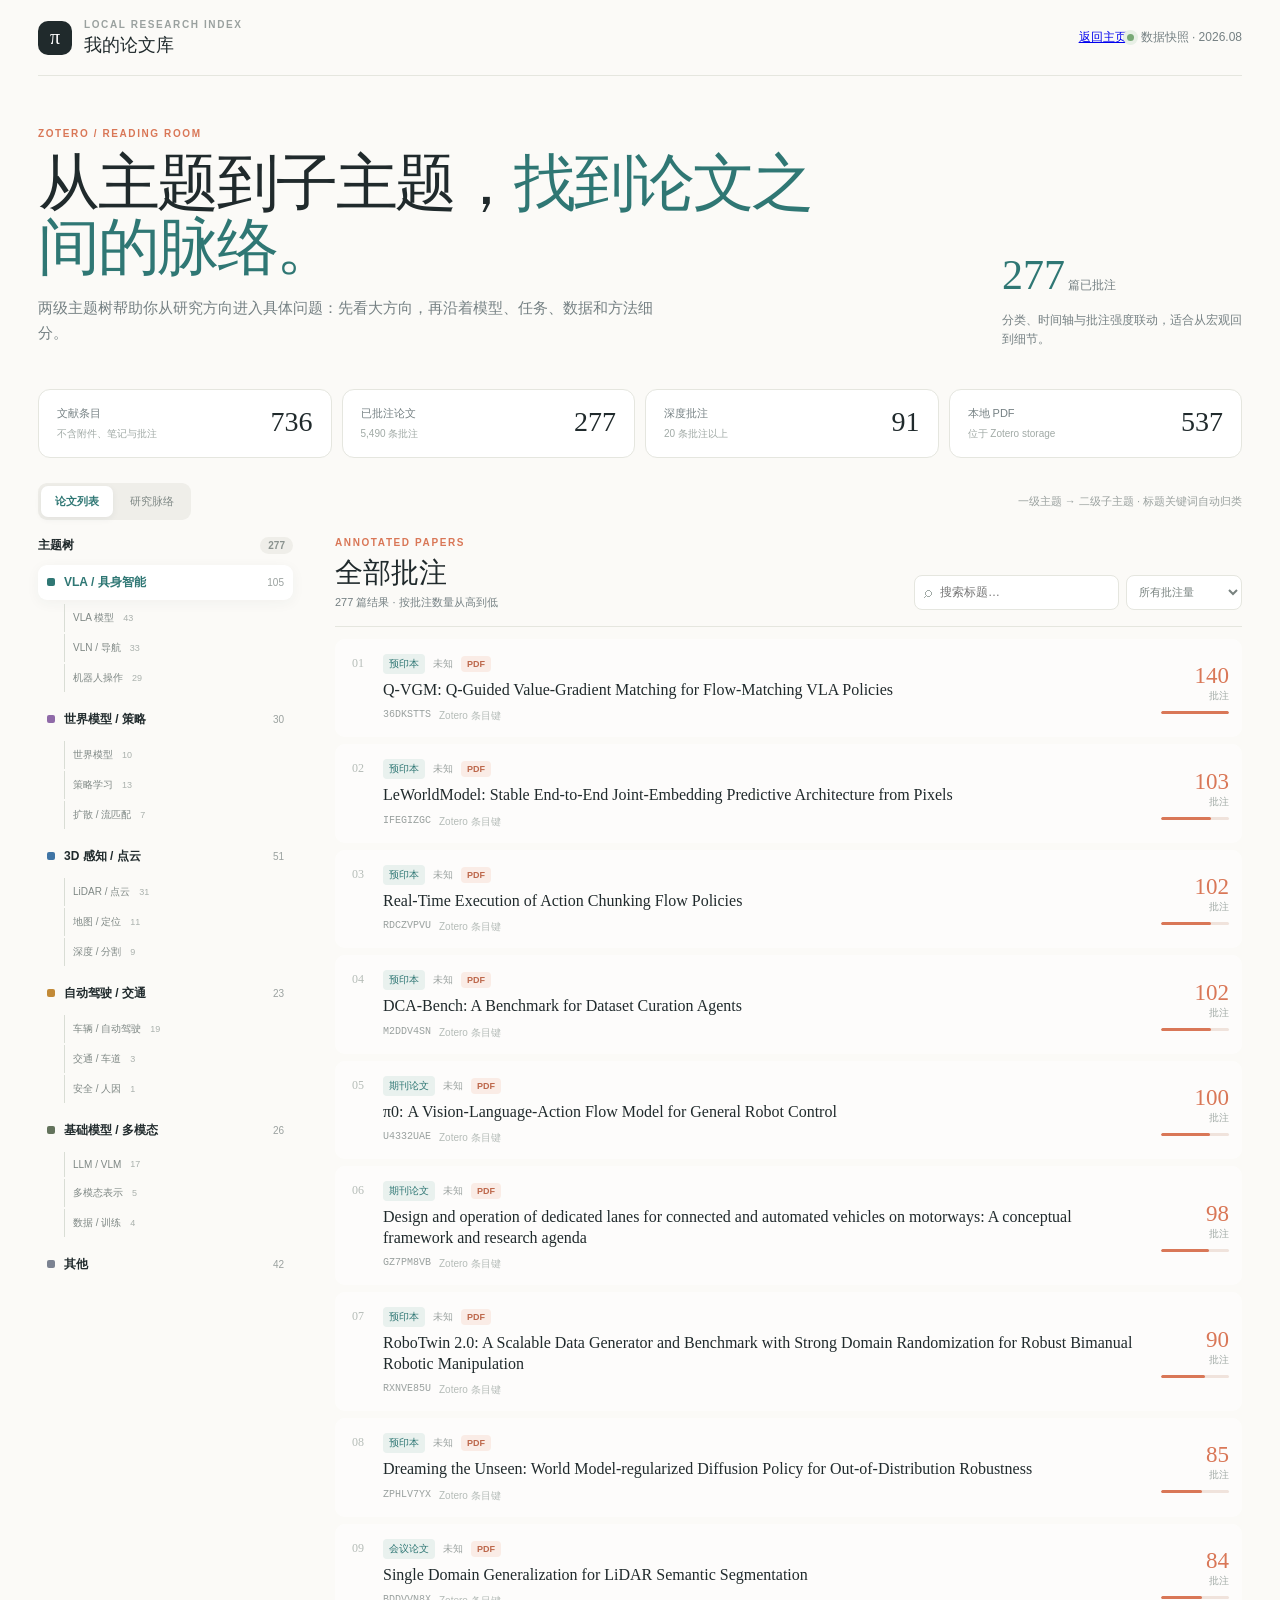
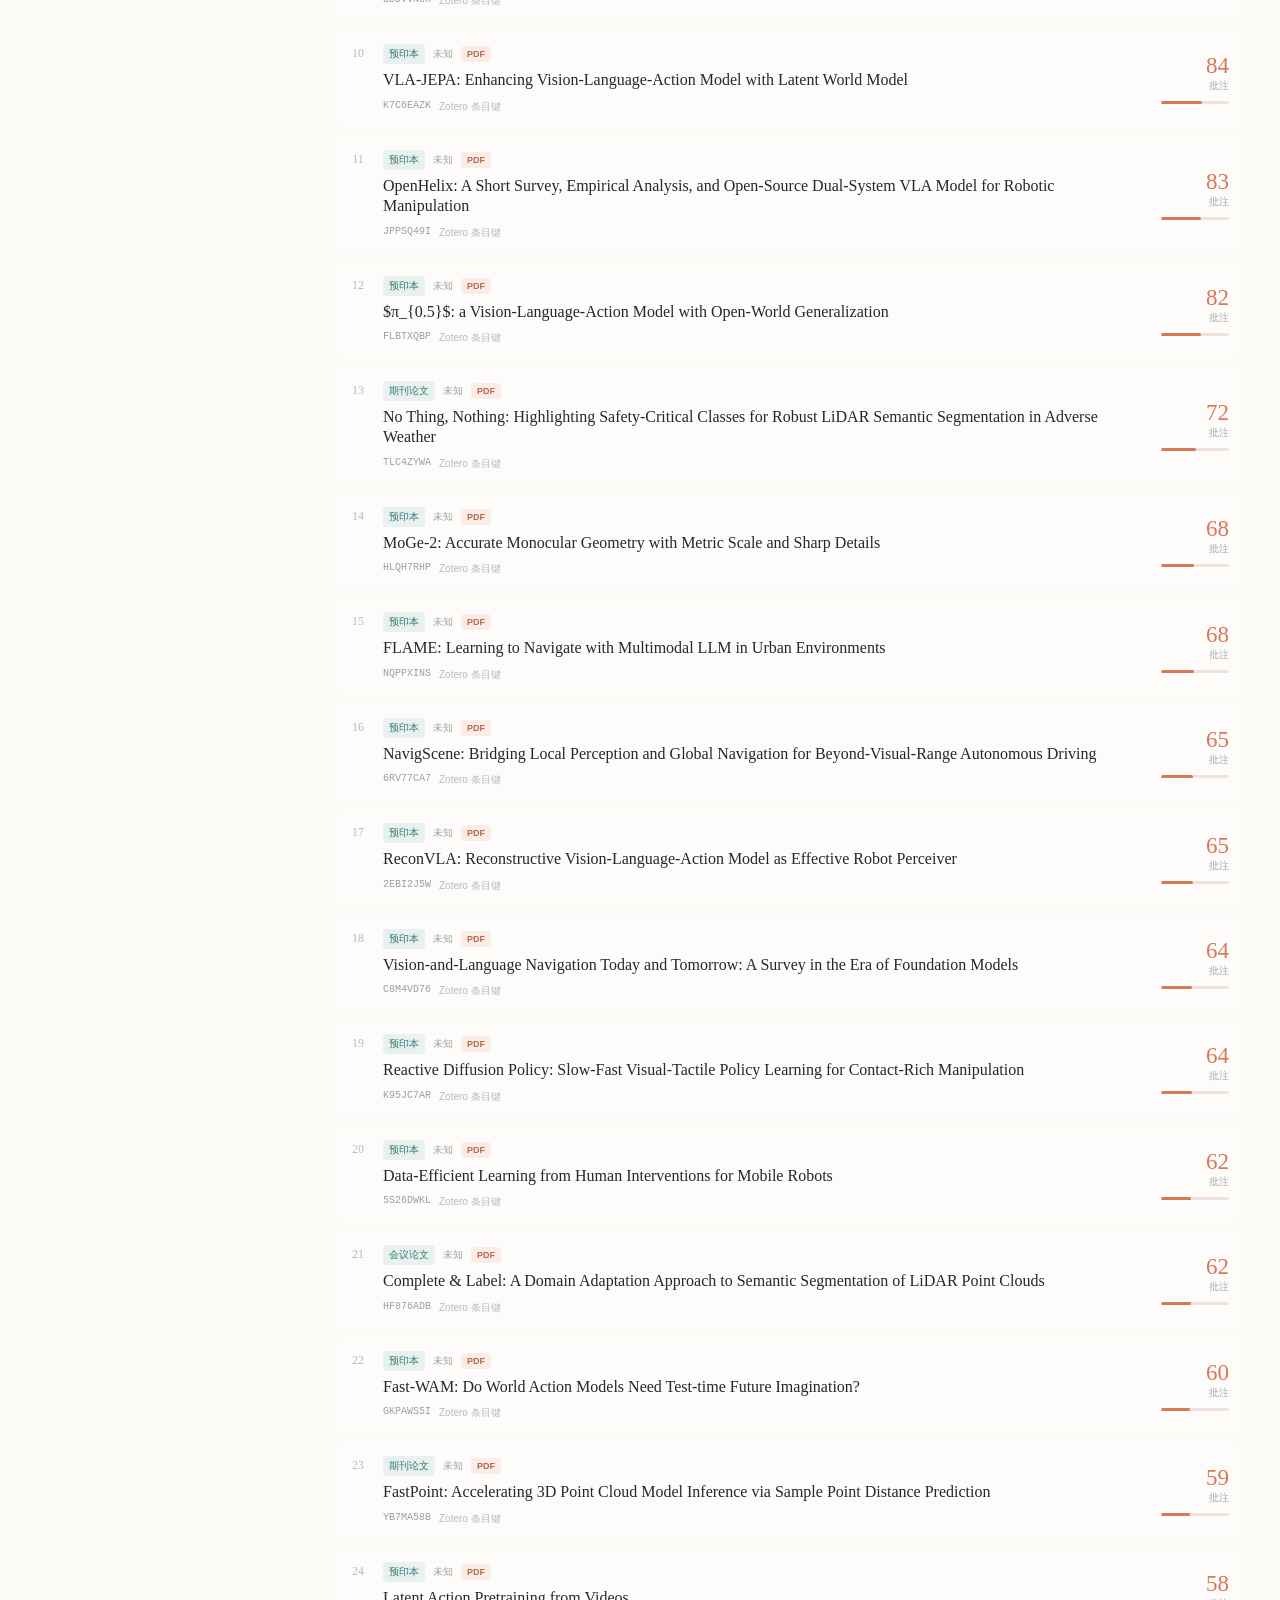
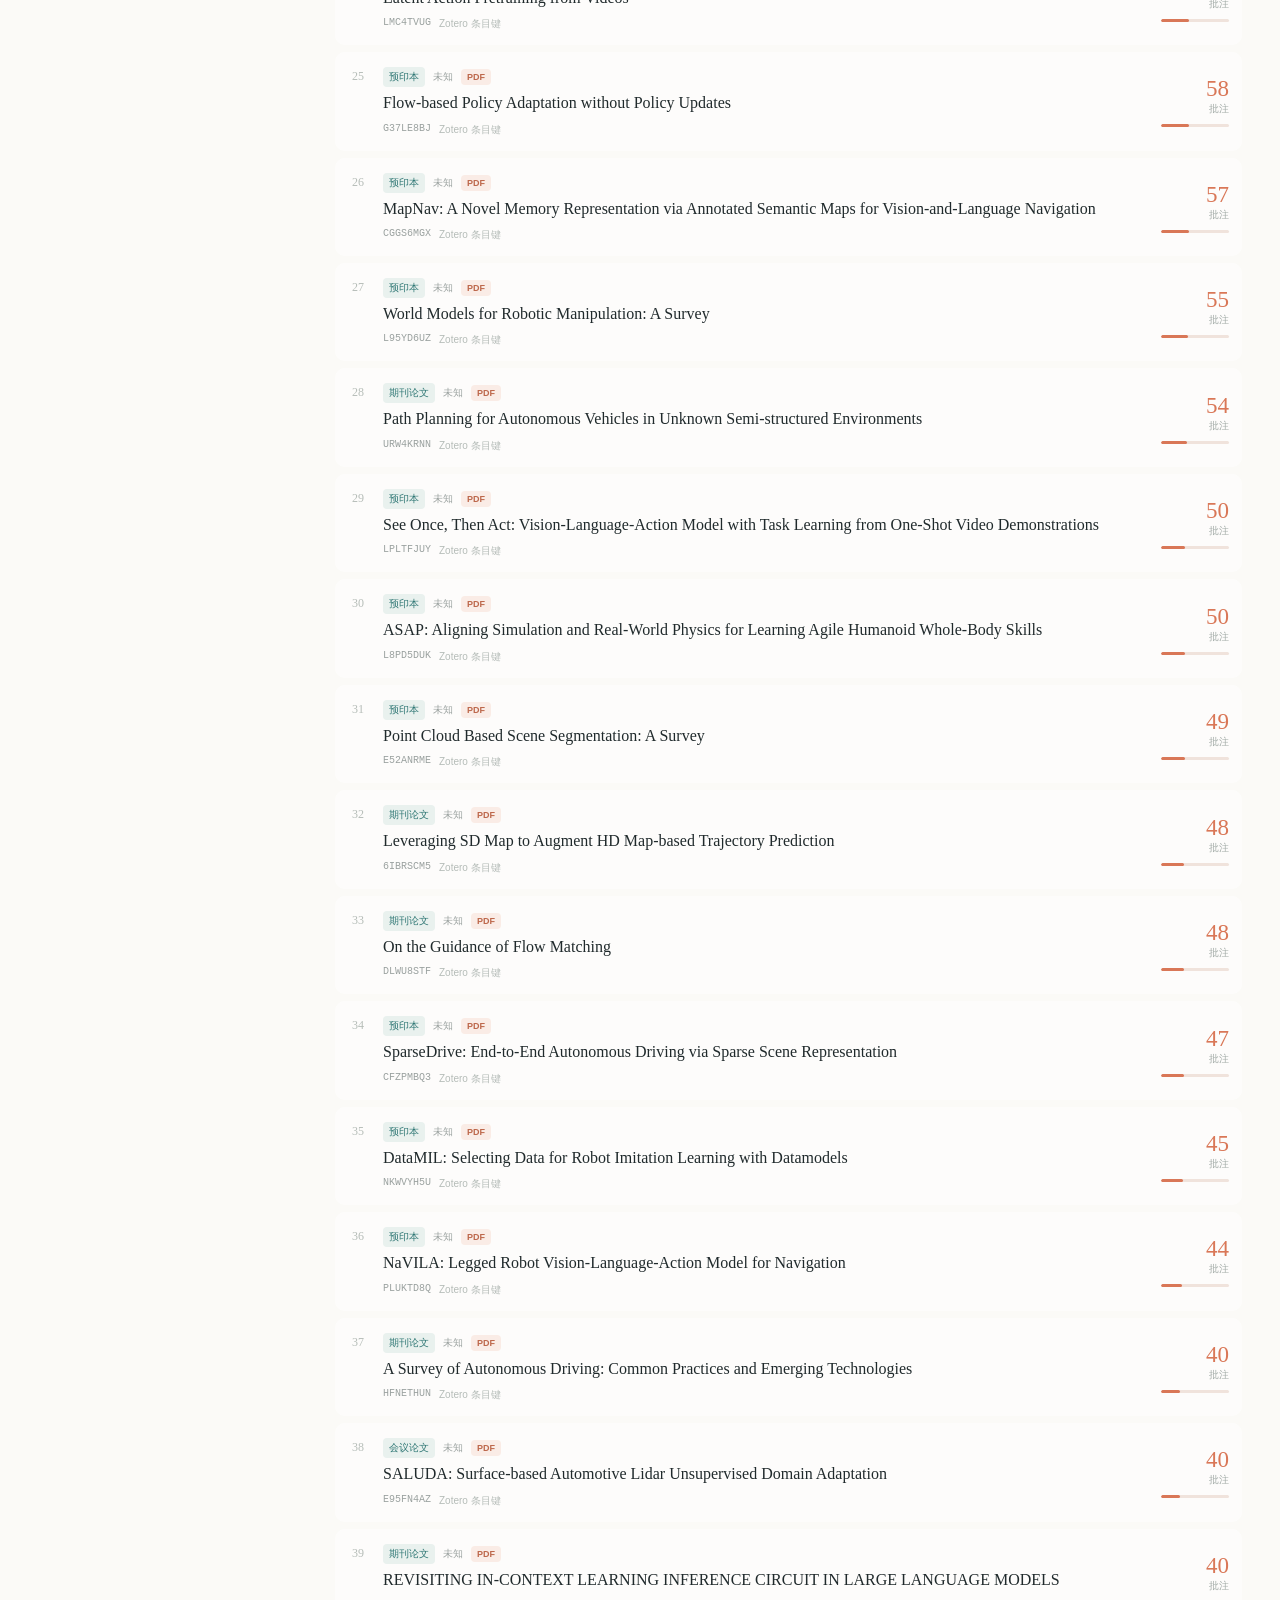
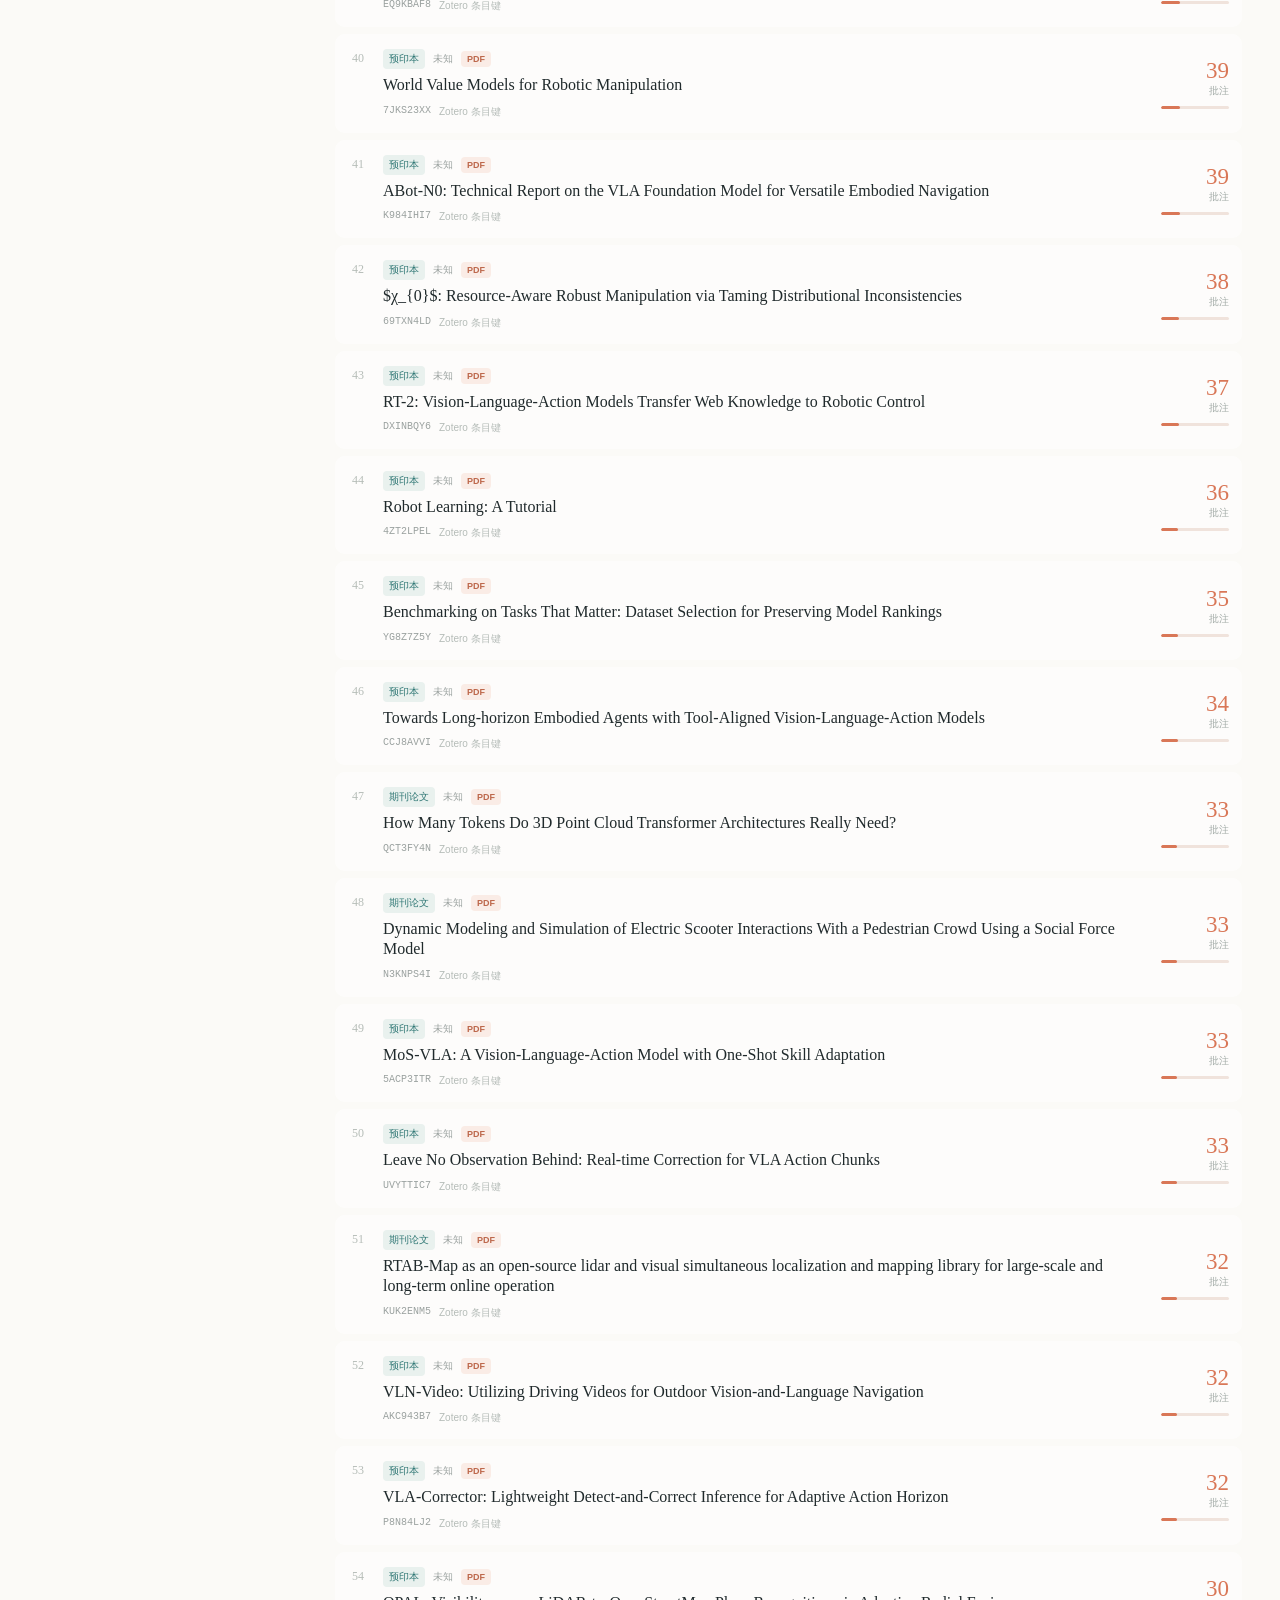
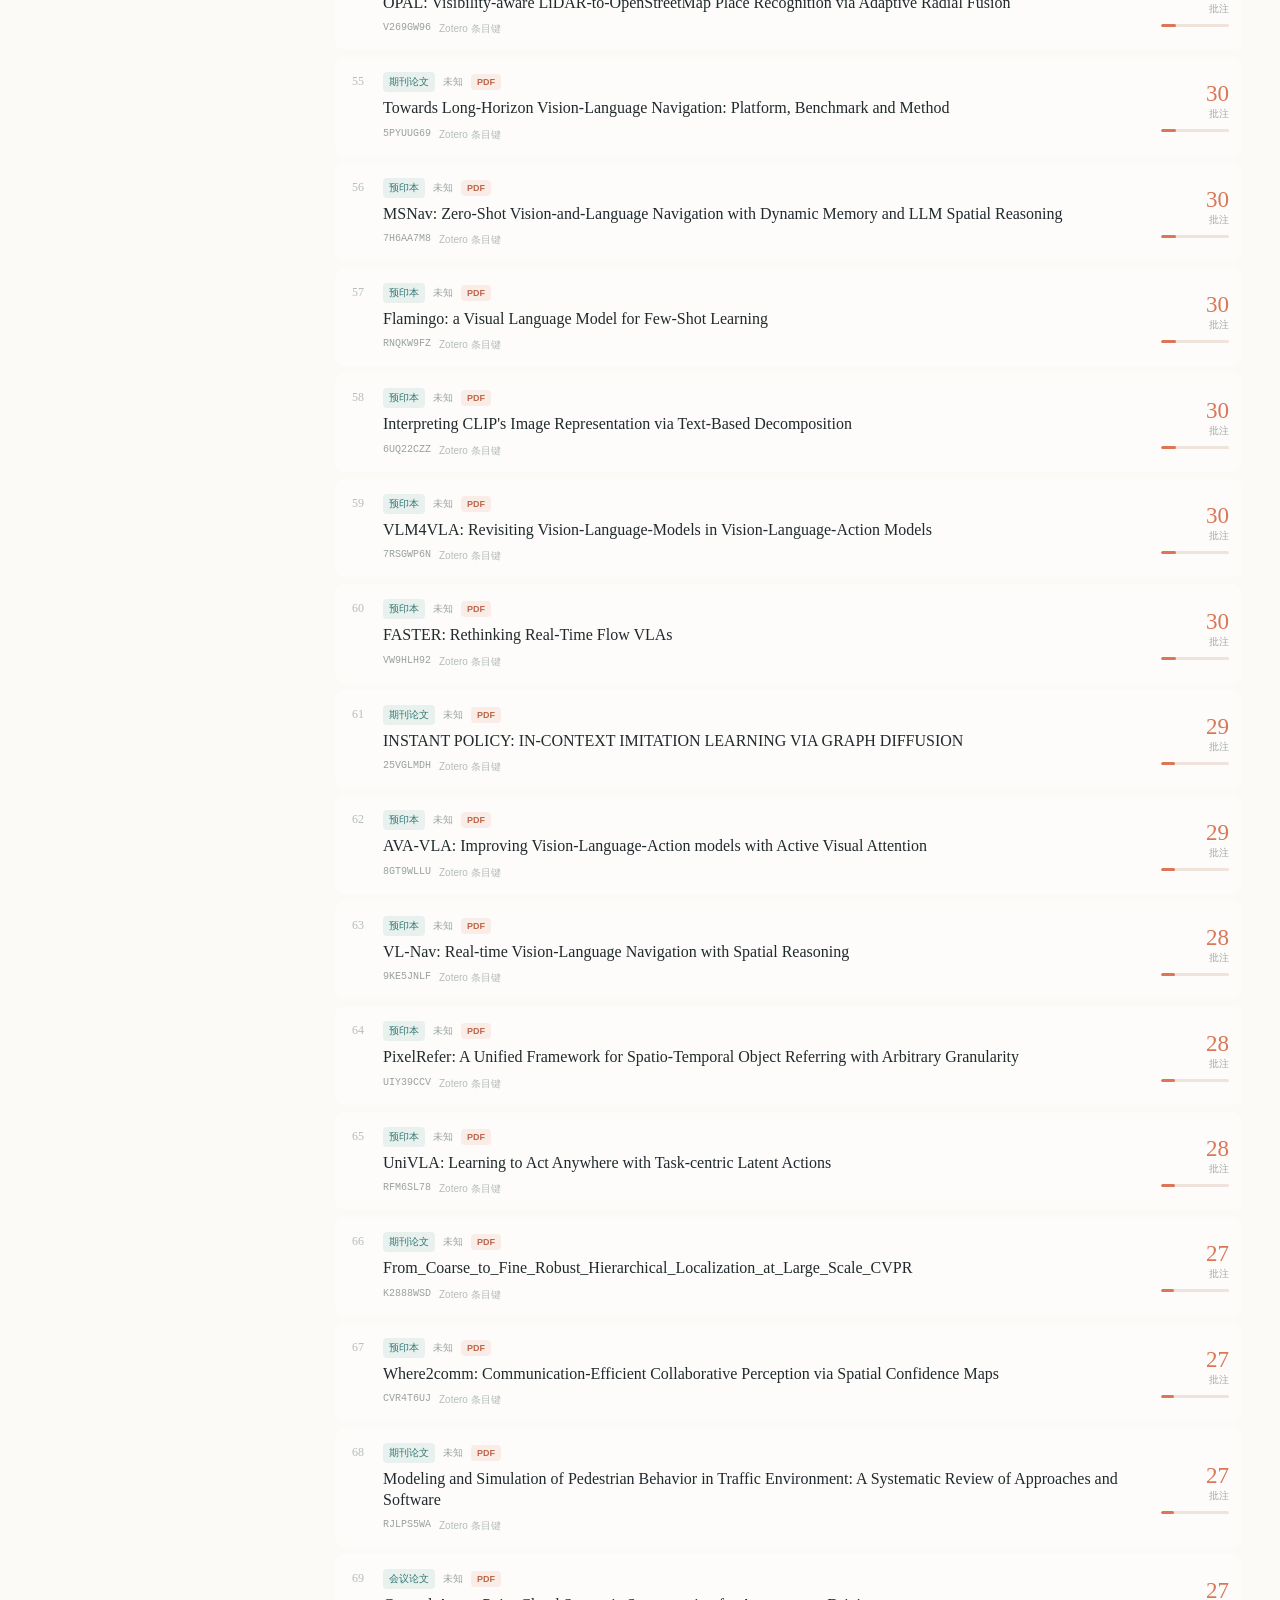
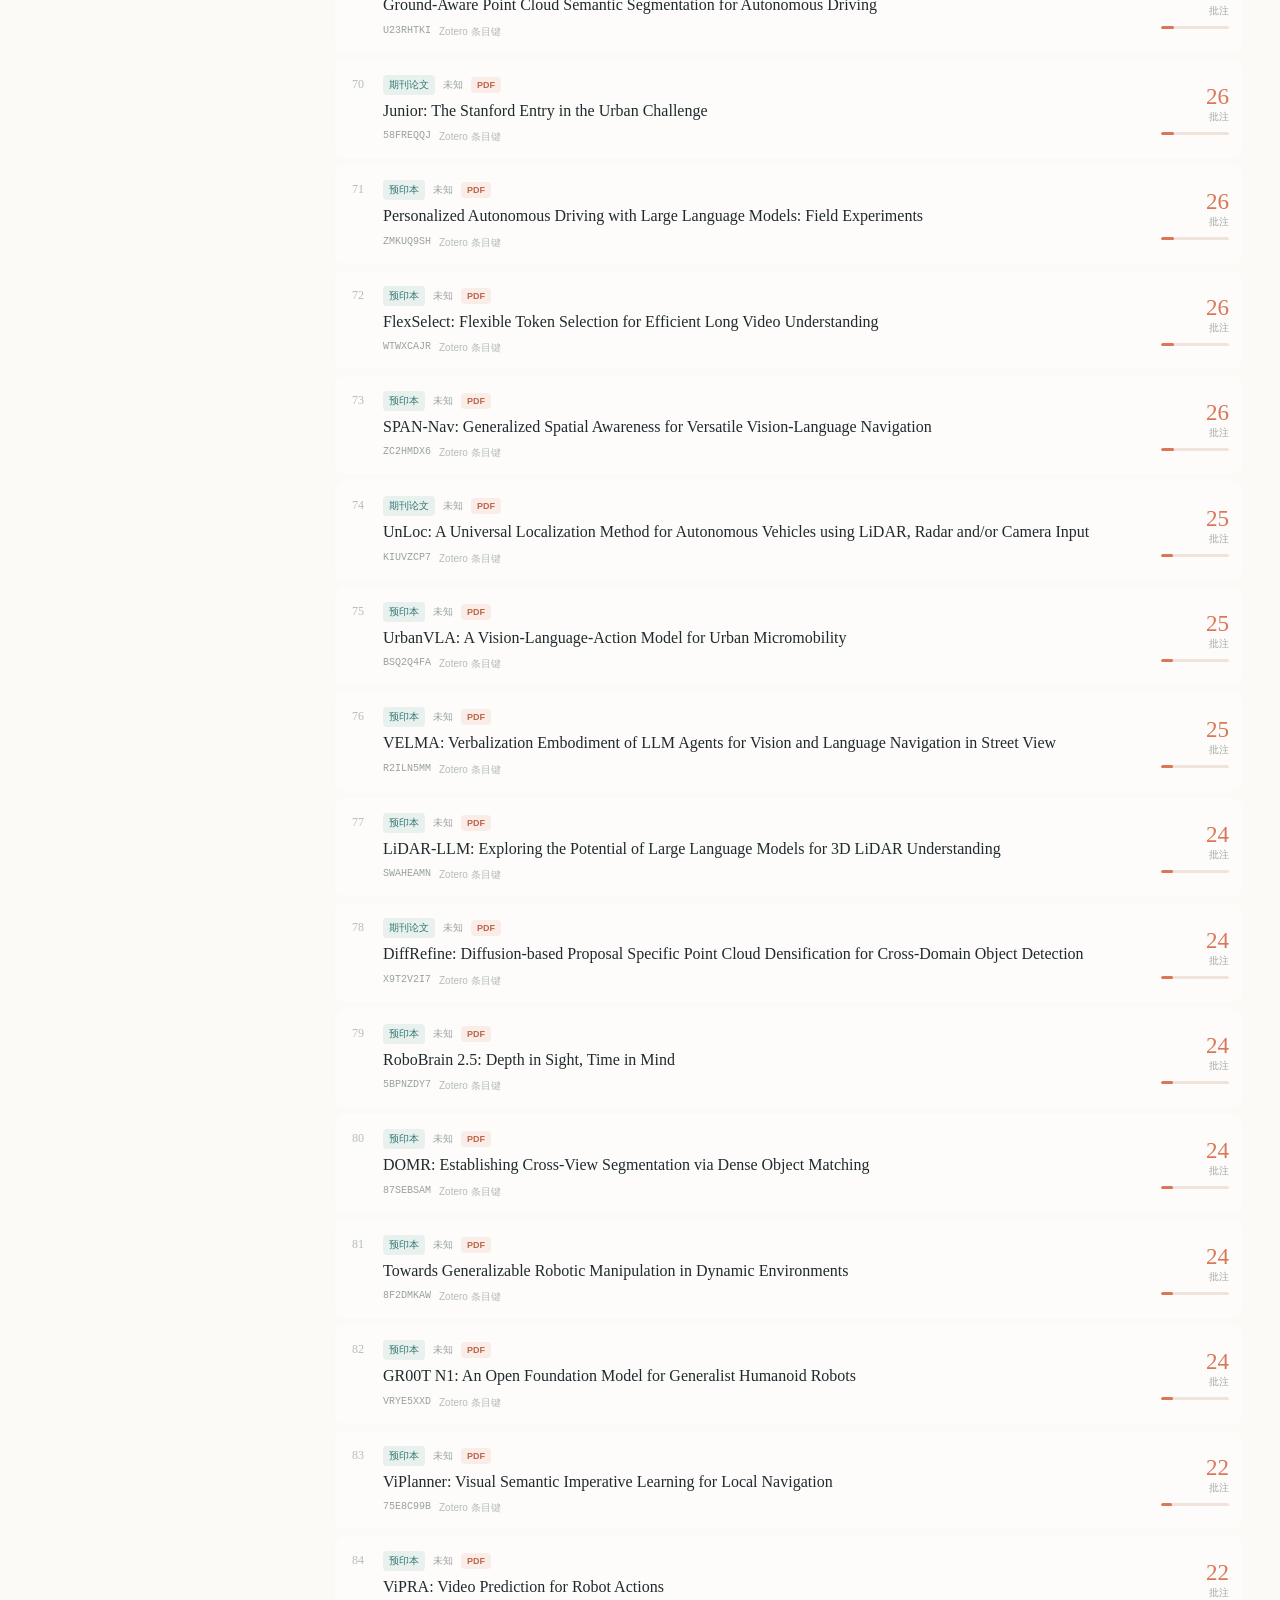
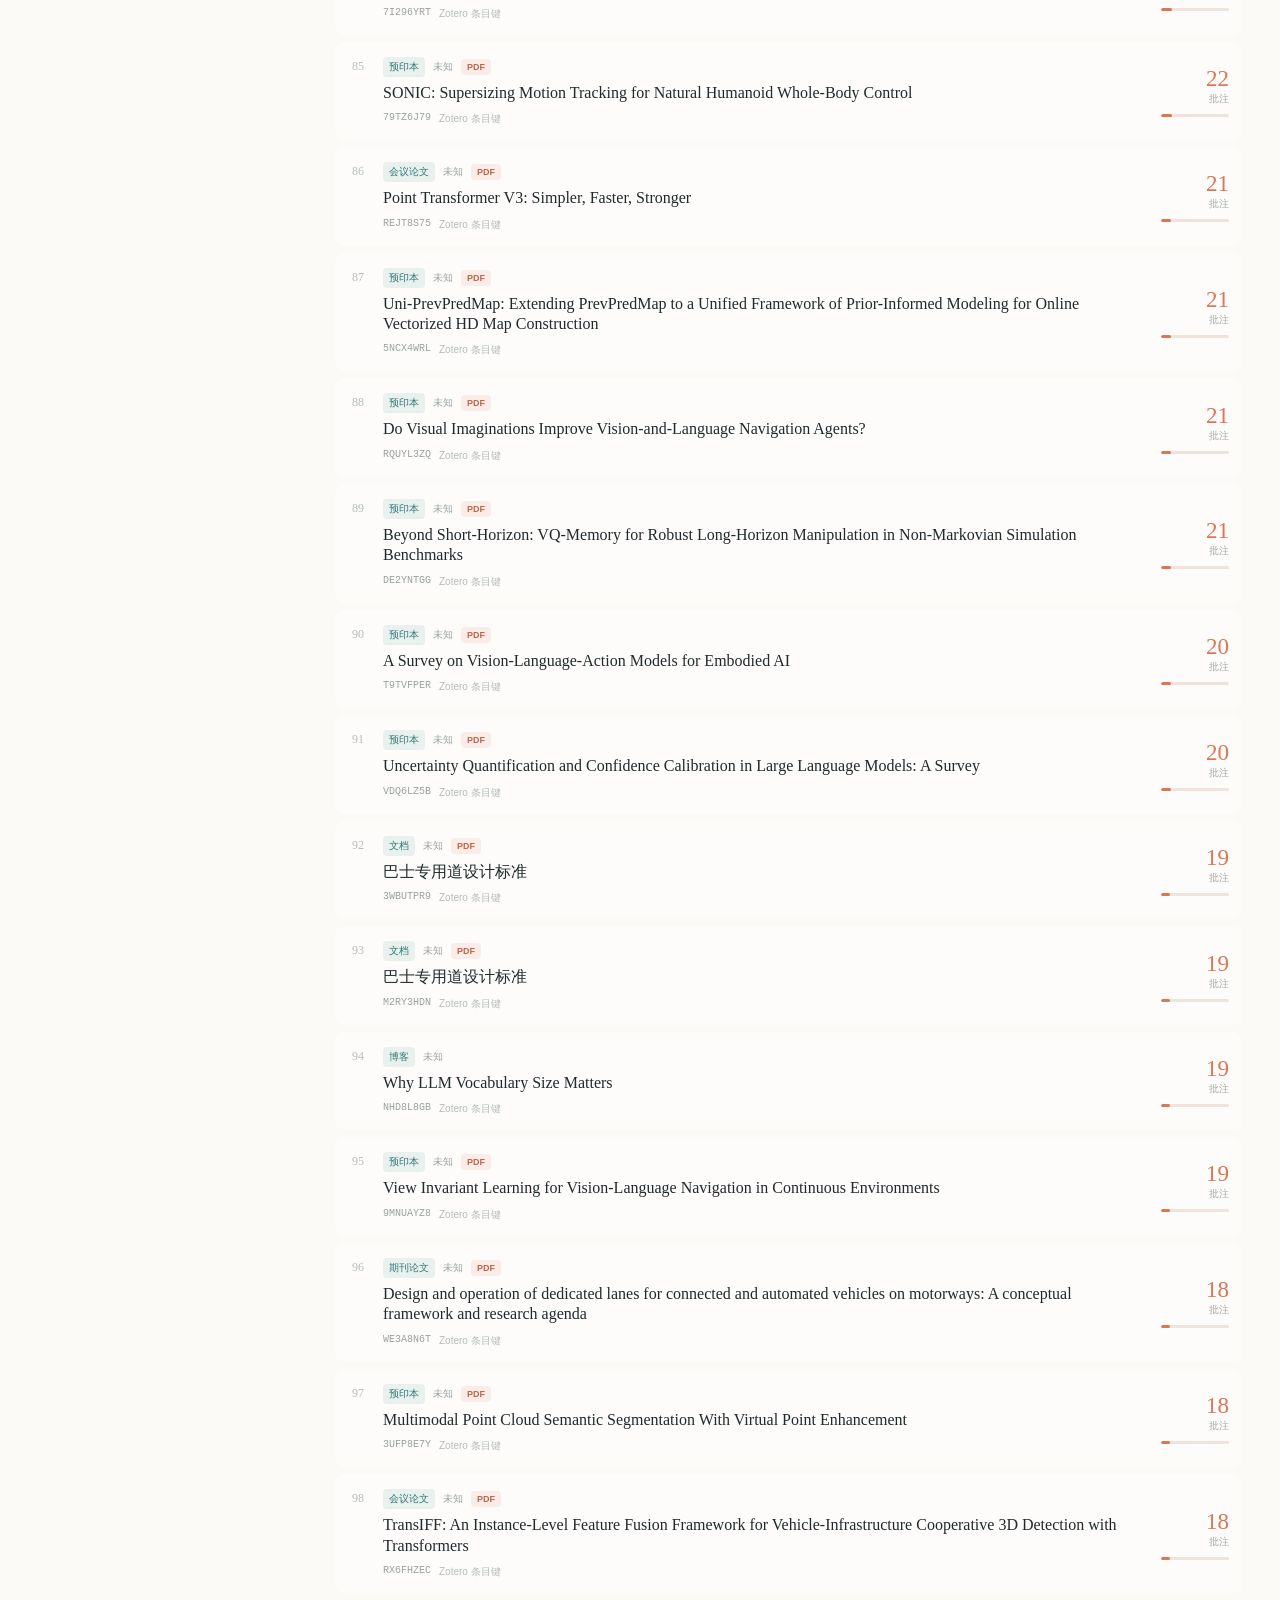
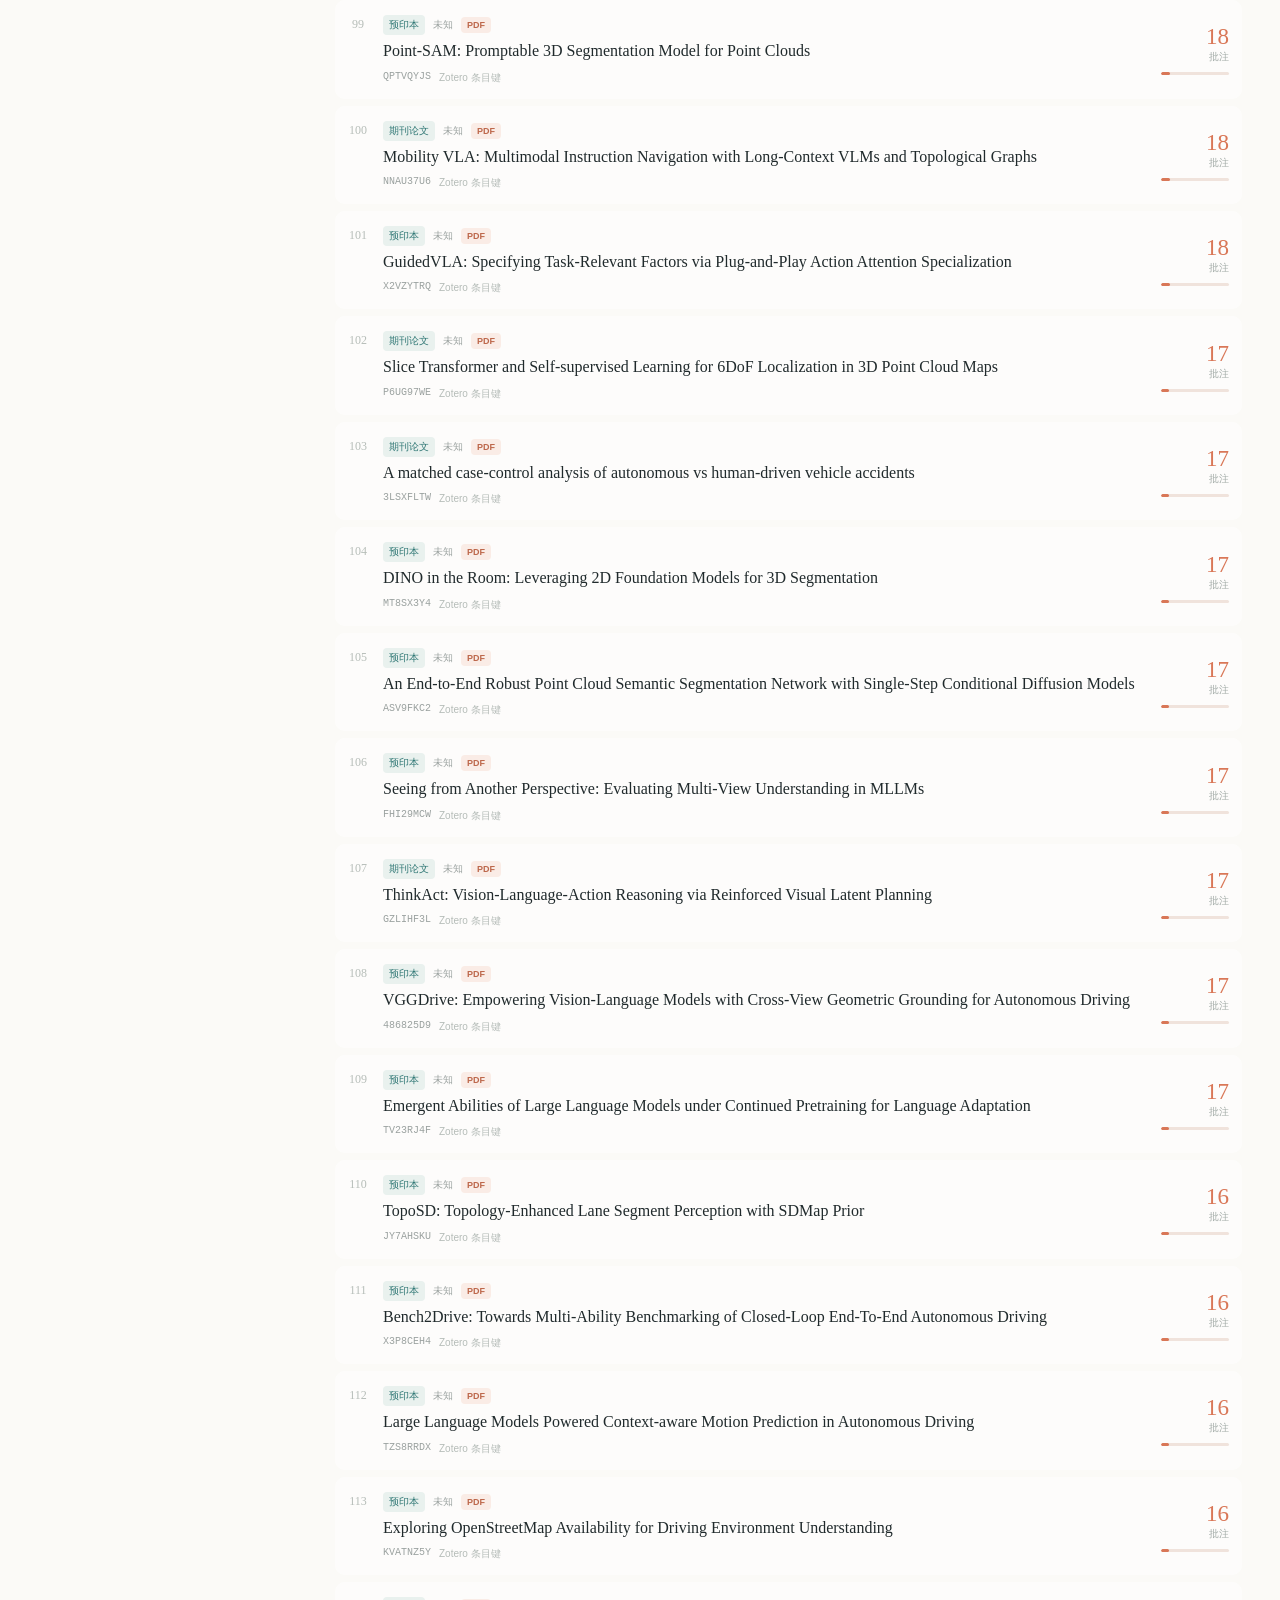
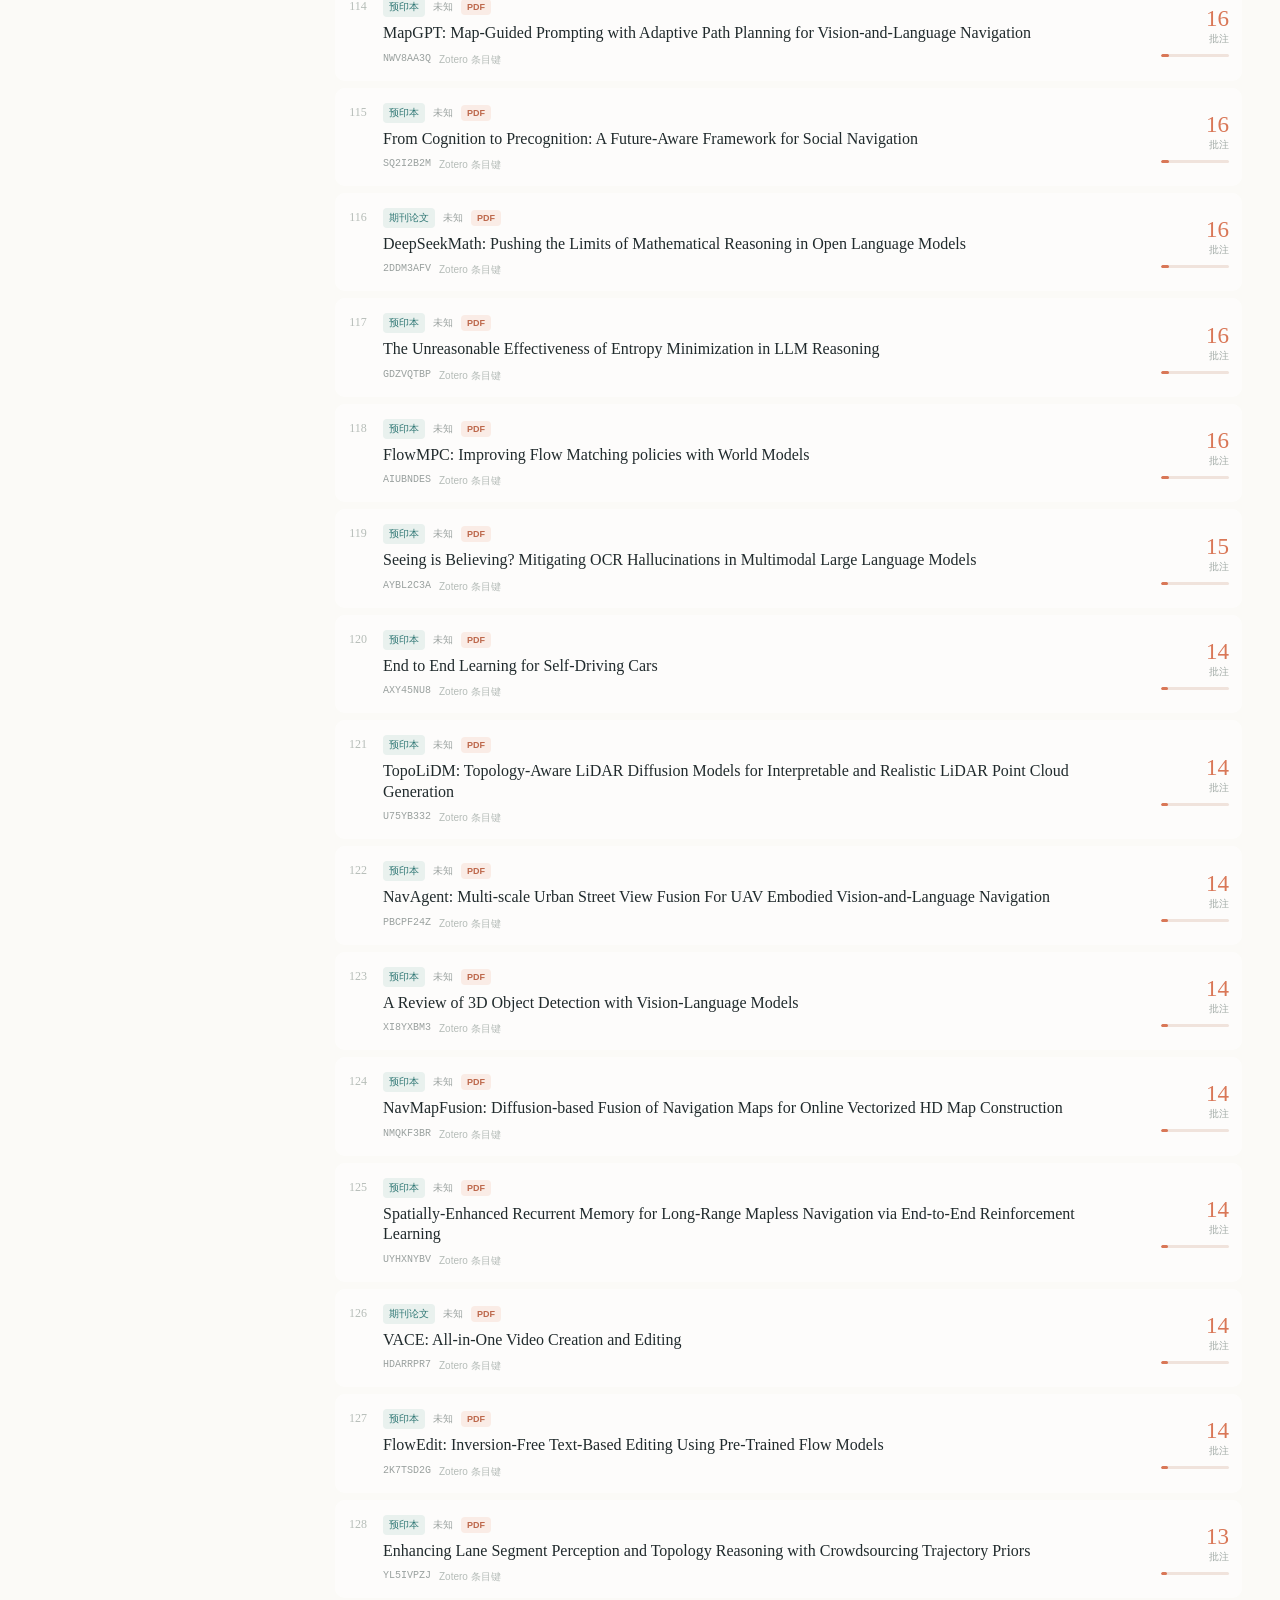
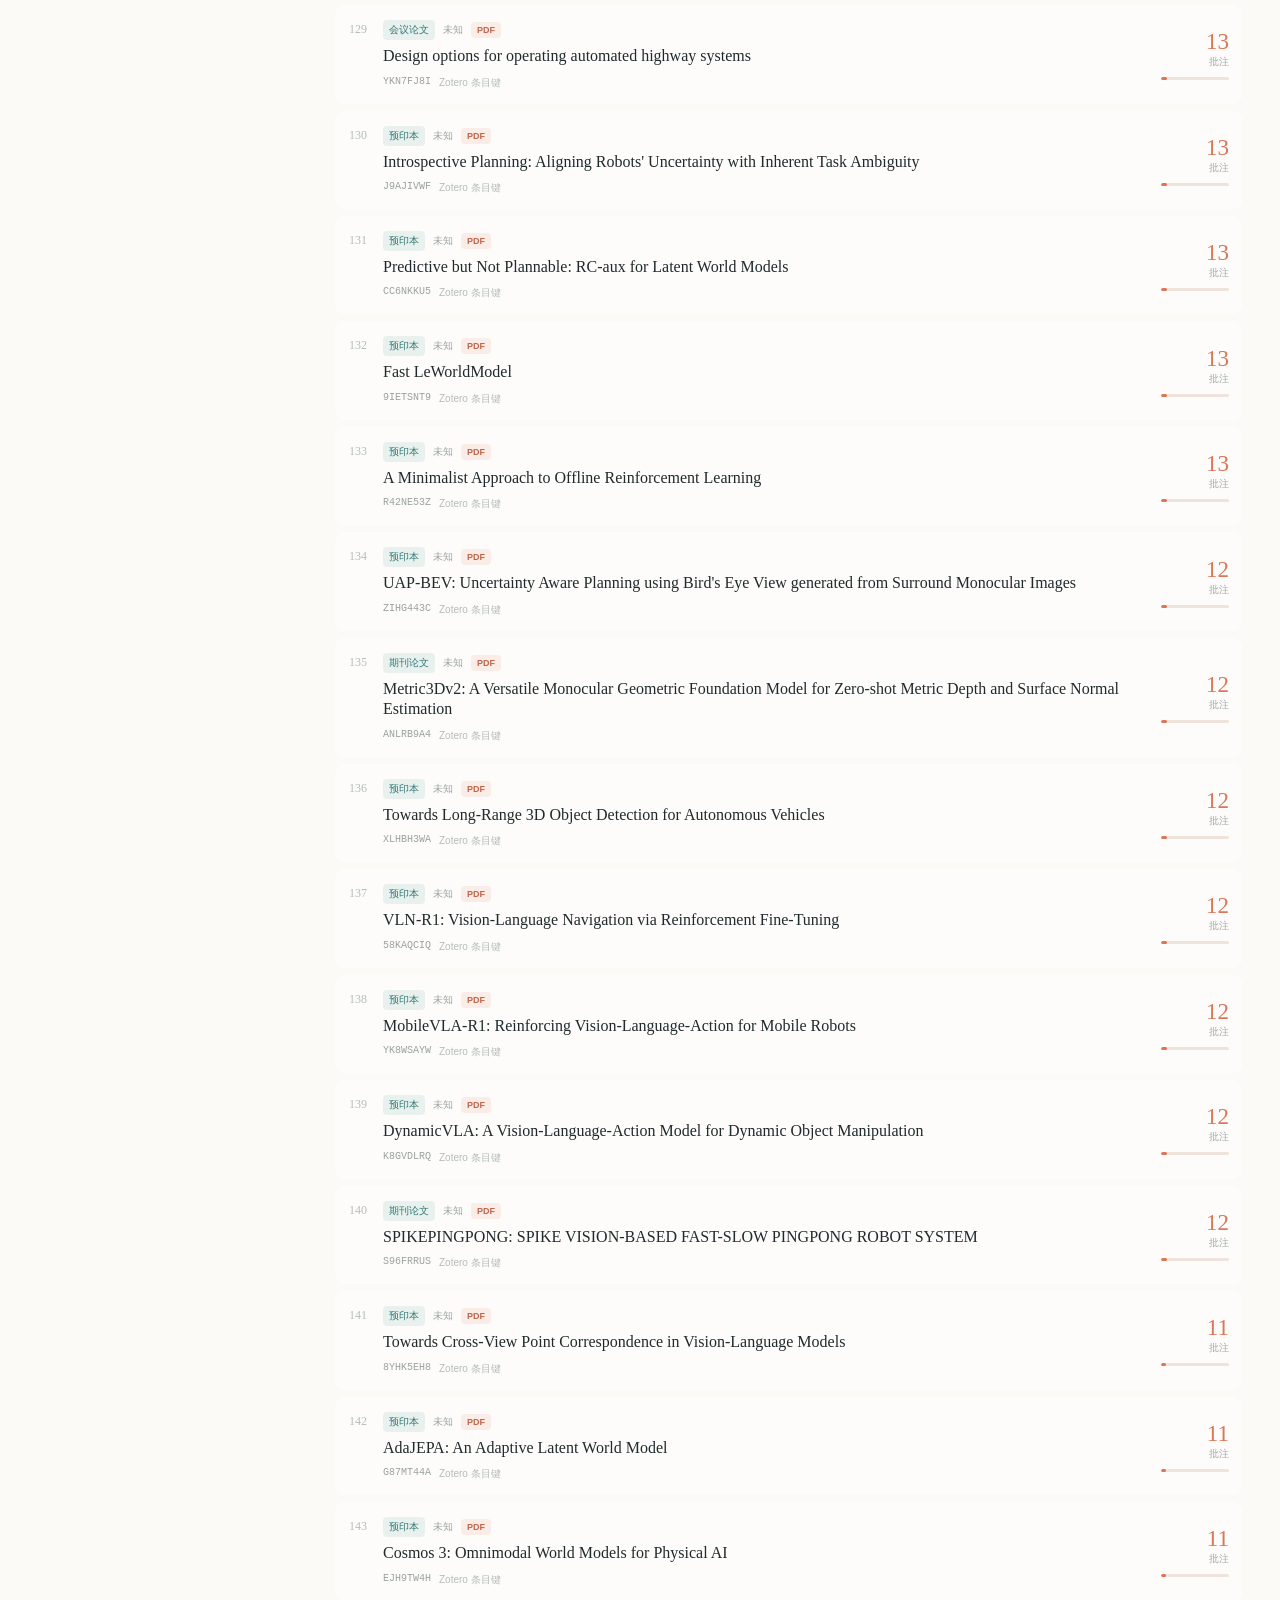
==== library.html @ 314fafca "Add Zotero paper library to homepage" ====
<!doctype html><html lang="zh-CN"><head><meta charset="utf-8"><meta name="viewport" content="width=device-width,initial-scale=1"><title>我的论文库 · 研究脉络</title>
<style>
:root{--ink:#202a2c;--muted:#758083;--paper:#fbfaf7;--line:#e5e6df;--teal:#2f7774;--orange:#d97757;--purple:#8f6aa8;--blue:#3f74a5;--gold:#c28a37;--green:#63735c}*{box-sizing:border-box}body{margin:0;background:var(--paper);color:var(--ink);font-family:Arial,"Helvetica Neue",sans-serif}.shell{max-width:1380px;margin:auto;padding:0 38px 38px}.top{height:76px;border-bottom:1px solid var(--line);display:flex;align-items:center;justify-content:space-between}.brand{display:flex;align-items:center;gap:12px}.mark{width:34px;height:34px;display:grid;place-items:center;border-radius:10px;background:var(--ink);color:#fff;font:20px Georgia}.eyebrow{margin:0;color:#9aa19f;font-size:10px;letter-spacing:.16em;font-weight:700}.brandname{margin:3px 0 0;font:18px Georgia}.status{color:var(--muted);font-size:12px}.dot{display:inline-block;width:7px;height:7px;margin-right:7px;border-radius:50%;background:#78a976;box-shadow:0 0 0 4px #e8f0e6}.hero{padding:52px 0 28px;display:flex;justify-content:space-between;gap:30px}.hero h1{max-width:800px;margin:12px 0;font:400 clamp(38px,5vw,62px)/1.04 Georgia;letter-spacing:-.04em}.hero h1 em{color:var(--teal);font-style:normal}.lede{max-width:630px;color:var(--muted);line-height:1.7;font-size:15px}.aside{width:240px;align-self:end;color:var(--muted);font-size:12px;line-height:1.6}.aside strong{color:var(--teal);font:400 42px Georgia}.stats{display:grid;grid-template-columns:repeat(4,1fr);gap:10px;margin-bottom:25px}.stat{background:#fff;border:1px solid var(--line);border-radius:12px;padding:16px 18px;display:grid;grid-template-columns:1fr auto}.stat span{font-size:11px;color:var(--muted)}.stat strong{grid-row:span 2;font:400 28px Georgia}.stat small{margin-top:6px;font-size:10px;color:#a1aaa6}.toolbar{display:flex;justify-content:space-between;align-items:center;margin-bottom:17px}.tabs{display:flex;gap:3px;padding:3px;border-radius:9px;background:#efeee9}.tabs button{border:0;border-radius:7px;padding:8px 14px;background:transparent;color:#7f8885;font-size:11px;cursor:pointer}.tabs button.active{background:#fff;color:var(--teal);font-weight:700;box-shadow:0 2px 7px #26363810}.toolbar>span{color:#9aa19f;font-size:11px}.content{display:grid;grid-template-columns:255px minmax(0,1fr);gap:42px}.side{position:sticky;top:18px;align-self:start}.sidehead{display:flex;justify-content:space-between;font-size:12px;font-weight:700;margin-bottom:11px}.pill{padding:3px 8px;border-radius:20px;background:#efeee9;color:#8b938f;font-size:10px}.nav{display:grid;gap:3px}.nav button{width:100%;padding:9px 9px;border:0;border-radius:9px;background:transparent;display:flex;align-items:center;gap:9px;color:var(--ink);text-align:left;cursor:pointer}.nav button:hover,.nav button.active{background:#fff;box-shadow:0 3px 14px #2636380c}.nav button.active .main-label{color:var(--teal)}.icon{width:8px;height:8px;border-radius:2px;flex:none}.main-label{font-size:12px;font-weight:600;flex:1}.sub-count{color:#9aa19f;font-size:10px}.subnav{display:grid;gap:2px;margin:1px 0 7px 26px}.subnav button{padding:7px 8px;border:0;border-left:1px solid #d9ddd5;border-radius:0 6px 6px 0;background:transparent;color:#7f8885;text-align:left;font-size:10px;cursor:pointer}.subnav button:hover,.subnav button.active{border-left:2px solid var(--teal);background:#fff;color:var(--teal);font-weight:700}.subnav small{float:right;color:#aab1ad;font-size:9px;font-weight:400}.note{margin-top:29px;padding:15px;border-radius:10px;background:#f1f1eb}.note label{display:block;margin-bottom:8px;color:#969f9b;font-size:9px;letter-spacing:.12em;font-weight:700}.note code{display:block;color:var(--teal);font-size:10px;overflow-wrap:anywhere}.note p{margin:9px 0 0;color:#8b938f;font-size:10px;line-height:1.5}.head{display:flex;justify-content:space-between;align-items:end;gap:18px;border-bottom:1px solid var(--line);padding-bottom:16px}.head h2{margin:6px 0 3px;font:400 28px Georgia}.sub{margin:0;color:var(--muted);font-size:11px}.controls{display:flex;gap:7px}.search{height:35px;width:205px;padding:0 9px;border:1px solid var(--line);border-radius:8px;background:#fff;display:flex;align-items:center;gap:6px;color:#a1aaa6}.search input{width:100%;border:0;outline:0;background:transparent;font-size:12px}.controls select{height:35px;padding:0 8px;border:1px solid var(--line);border-radius:8px;background:#fff;color:#78827f;font-size:11px}.list{display:grid;gap:7px;padding-top:12px}.card{display:grid;grid-template-columns:28px minmax(0,1fr) 82px;gap:11px;padding:14px 12px 13px 8px;border:1px solid transparent;border-radius:10px;background:#ffffff94}.card:hover{background:#fff;border-color:var(--line)}.rank{padding-top:2px;text-align:center;color:#b6bdb8;font:12px Georgia}.meta{display:flex;align-items:center;gap:8px;margin-bottom:6px;color:#9aa19f;font-size:10px}.tag{padding:3px 6px;border-radius:4px;background:#e9f1ee;color:var(--teal)}.pdf{padding:3px 6px;border-radius:4px;background:#faece6;color:#bd684c;font-size:9px;font-weight:700}.title{margin:0;font:400 16px/1.28 Georgia;overflow-wrap:anywhere}.foot{display:flex;gap:8px;margin-top:9px;color:#b5bcb8;font-size:10px}.key{font-family:monospace;color:#9aa19f}.score{text-align:right;align-self:center}.score strong{display:block;color:var(--orange);font:400 23px Georgia}.score span{display:block;color:#a1aaa6;font-size:10px}.bar{width:68px;height:3px;margin:8px 0 0 auto;border-radius:9px;background:#f0e3dc;overflow:hidden}.bar i{display:block;height:100%;border-radius:inherit;background:var(--orange)}.map{display:none;padding-top:13px}.map-head{display:flex;justify-content:space-between;align-items:end;gap:18px;margin-bottom:16px}.map-head h2{margin:6px 0 3px;font:400 28px Georgia}.map-head p{margin:0;color:var(--muted);font-size:11px}.legend{display:flex;flex-wrap:wrap;gap:10px;color:#8b938f;font-size:10px}.legend i{display:inline-block;width:7px;height:7px;margin-right:4px;border-radius:2px}.timeline{display:grid;gap:12px}.year-row{display:grid;grid-template-columns:70px minmax(0,1fr);gap:16px;align-items:start}.year-label{padding-top:11px;text-align:right;color:#798682;font:400 18px Georgia}.year-content{min-width:0;padding:11px 0 15px;border-top:1px solid var(--line)}.year-summary{display:flex;align-items:baseline;gap:10px;margin-bottom:9px}.year-summary strong{font:400 15px Georgia}.year-summary span{color:#9aa19f;font-size:10px}.chips{display:grid;grid-template-columns:repeat(auto-fit,minmax(220px,1fr));gap:8px}.chip{min-width:0;min-height:62px;padding:10px 11px;border:1px solid var(--line);border-left:3px solid var(--teal);border-radius:8px;background:#fff;display:flex;flex-direction:column;justify-content:space-between;gap:7px}.chip-title{display:-webkit-box;-webkit-box-orient:vertical;-webkit-line-clamp:2;overflow:hidden;overflow-wrap:anywhere;color:#465250;font:400 12px/1.35 Georgia}.chip-bottom{display:flex;justify-content:space-between;align-items:center;color:#a1aaa6;font-size:9px}.chip-bottom b{color:var(--orange);font:400 13px Georgia}.more{align-self:stretch;display:grid;place-items:center;padding:8px;border-radius:8px;background:#f0f0ea;color:#8b938f;font-size:10px}.footer{display:flex;justify-content:space-between;margin-top:42px;padding-top:16px;border-top:1px solid var(--line);color:#a6ada9;font-size:10px}@media(max-width:900px){.shell{padding:0 22px 30px}.hero{padding-top:40px}.content{grid-template-columns:1fr;gap:24px}.side{position:static}.note{display:none}.head{align-items:start;flex-direction:column}.controls{width:100%}.search{flex:1}.aside{display:none}.year-row{grid-template-columns:54px minmax(0,1fr)}.year-label{font-size:15px}.chips{grid-template-columns:repeat(auto-fit,minmax(190px,1fr))}}@media(max-width:560px){.shell{padding:0 16px 24px}.status{display:none}.hero h1{font-size:42px}.stats{grid-template-columns:repeat(2,1fr);margin-bottom:22px}.toolbar{align-items:start;gap:10px;flex-direction:column}.nav{grid-template-columns:1fr}.card{grid-template-columns:24px minmax(0,1fr)}.score{grid-column:2;text-align:left;display:flex;align-items:center;gap:7px}.score strong{font-size:19px}.score span{display:inline}.bar{margin:0 0 0 5px}.map-head{align-items:start;flex-direction:column}.year-row{grid-template-columns:40px minmax(0,1fr);gap:9px}.year-label{font-size:13px}.chips{grid-template-columns:1fr}.chip{min-height:58px}.footer{flex-direction:column;gap:6px}}</style></head><body><main class="shell"><header class="top"><div class="brand"><div class="mark">π</div><div><p class="eyebrow">LOCAL RESEARCH INDEX</p><p class="brandname">我的论文库</p></div></div><div class="status"><a href="zh.html">返回主页</a><span class="dot"></span>数据快照 · 2026.08</div></header><section class="hero"><div><p class="eyebrow" style="color:var(--orange)">ZOTERO / READING ROOM</p><h1>从主题到子主题，<em>找到论文之间的脉络。</em></h1><p class="lede">两级主题树帮助你从研究方向进入具体问题：先看大方向，再沿着模型、任务、数据和方法细分。</p></div><div class="aside"><strong>277</strong> 篇已批注<p>分类、时间轴与批注强度联动，适合从宏观回到细节。</p></div></section><section class="stats"><div class="stat"><span>文献条目</span><strong>736</strong><small>不含附件、笔记与批注</small></div><div class="stat"><span>已批注论文</span><strong>277</strong><small>5,490 条批注</small></div><div class="stat"><span>深度批注</span><strong id="deep">—</strong><small>20 条批注以上</small></div><div class="stat"><span>本地 PDF</span><strong>537</strong><small>位于 Zotero storage</small></div></section><div class="toolbar"><div class="tabs"><button id="listTab" class="active">论文列表</button><button id="mapTab">研究脉络</button></div><span>一级主题 → 二级子主题 · 标题关键词自动归类</span></div><div class="content"><aside class="side"><div class="sidehead"><span>主题树</span><span class="pill" id="count">277</span></div><nav class="nav" id="nav"></nav><div class="note"><label>附件位置</label><code>本地 Zotero storage（不公开文件）</code><p>页面只读展示，不会移动或修改 Zotero 原始文件。</p></div></aside><section><div id="listView"><div class="head"><div><p class="eyebrow" style="color:var(--orange)">ANNOTATED PAPERS</p><h2 id="heading">全部批注</h2><p class="sub" id="sub"></p></div><div class="controls"><label class="search"><span>⌕</span><input id="query" placeholder="搜索标题…"></label><select id="threshold"><option value="all">所有批注量</option><option value="deep">深度批注 · 20+</option><option value="light">轻量批注 · 1–19</option></select></div></div><div class="list" id="list"></div></div><div id="mapView" class="map"><div class="map-head"><div><p class="eyebrow" style="color:var(--orange)">RESEARCH TIMELINE</p><h2>阅读轨迹</h2><p>每一行是一年；卡片按二级主题着色，批注数代表投入深度。</p></div><div class="legend"><span><i style="background:var(--teal)"></i>VLA</span><span><i style="background:var(--purple)"></i>世界模型</span><span><i style="background:var(--blue)"></i>3D 感知</span><span><i style="background:var(--gold)"></i>交通</span></div></div><div class="timeline" id="timeline"></div></div></section></div><footer class="footer"><span>Built from local Zotero data</span><span>批注优先 · 只读索引 · 不上传文件</span></footer></main><script>
(async()=>{const raw=await fetch('app/library-data.ts').then(r=>r.text());const items=JSON.parse(raw.split('annotatedItems: LibraryItem[] = ')[1].split(';')[0]);const labels={preprint:'预印本',journalArticle:'期刊论文',conferencePaper:'会议论文',webpage:'网页',book:'书籍',bookSection:'书籍章节',document:'文档',presentation:'演示文稿',blogPost:'博客'};const groups=[{id:'vla',label:'VLA / 具身智能',color:'#2f7774',subs:[['vla_model','VLA 模型',/vla|vision-language-action/],['vln','VLN / 导航',/vln|navigation|nav/],['robot','机器人操作',/robot|manipulation|humanoid|embodied/]]},{id:'world',label:'世界模型 / 策略',color:'#8f6aa8',subs:[['world_model','世界模型',/world model|dream|imagination/],['policy','策略学习',/policy|reinforcement|rl|imitation/],['diffusion','扩散 / 流匹配',/diffusion|flow matching/]]},{id:'perception',label:'3D 感知 / 点云',color:'#3f74a5',subs:[['lidar','LiDAR / 点云',/lidar|point cloud/],['map','地图 / 定位',/map|localization|bev/],['depth','深度 / 分割',/depth|segmentation/]]},{id:'driving',label:'自动驾驶 / 交通',color:'#c28a37',subs:[['vehicle','车辆 / 自动驾驶',/autonomous driving|vehicle|driving/],['traffic','交通 / 车道',/traffic|lane|road/],['safety','安全 / 人因',/safety|pedestrian/]]},{id:'foundation',label:'基础模型 / 多模态',color:'#63735c',subs:[['llm','LLM / VLM',/llm|language model|vlm/],['multimodal','多模态表示',/multimodal|clip|vision-language/],['data','数据 / 训练',/dataset|benchmark|training/]]},{id:'other',label:'其他',color:'#7b8291',subs:[['other','其他',/.*/]]}];function path(x){const t=x.title.toLowerCase();for(const g of groups){for(const s of g.subs){if(s[2].test(t))return[g.id,s[0]]}}return['other','other']}function year(x){return((x.date.match(/\\b(19|20)\\d{2}\\b/)||[])[0]||'未知')}document.querySelector('#deep').textContent=items.filter(x=>x.annotations>=20).length;const counts={};groups.forEach(g=>{counts[g.id]=items.filter(x=>path(x)[0]===g.id).length;g.subs.forEach(s=>counts[s[0]]=items.filter(x=>path(x)[1]===s[0]).length)});let active='all';const nav=document.querySelector('#nav');groups.forEach(g=>{const b=document.createElement('button');b.innerHTML='<i class="icon" style="background:'+g.color+'"></i><span class="main-label">'+g.label+'</span><span class="sub-count">'+counts[g.id]+'</span>';b.onclick=()=>{active=g.id;document.querySelectorAll('.nav button,.subnav button').forEach(x=>x.classList.remove('active'));b.classList.add('active');render()};nav.appendChild(b);if(g.subs.length>1){const sub=document.createElement('div');sub.className='subnav';g.subs.forEach(s=>{const sb=document.createElement('button');sb.dataset.id=s[0];sb.innerHTML=s[1]+'<small>'+counts[s[0]]+'</small>';sb.onclick=()=>{active=s[0];document.querySelectorAll('.nav button,.subnav button').forEach(x=>x.classList.remove('active'));sb.classList.add('active');render()};sub.appendChild(sb)});nav.appendChild(sub)}});nav.firstChild.classList.add('active');function selected(x){const p=path(x);return active==='all'||active===p[0]||active===p[1]}function render(){const q=document.querySelector('#query').value.trim().toLowerCase(),th=document.querySelector('#threshold').value;const out=items.filter(x=>selected(x)&&(th==='all'||(th==='deep'?x.annotations>=20:x.annotations<20))&&(!q||[x.title,x.type,x.date].join(' ').toLowerCase().includes(q)));const selectedLabel=active==='all'?'全部批注':groups.flatMap(g=>[g,...g.subs.map(s=>({id:s[0],label:s[1]}))]).find(x=>x.id===active)?.label||'批注论文';document.querySelector('#heading').textContent=selectedLabel;document.querySelector('#sub').textContent=out.length+' 篇结果 · 按批注数量从高到低';document.querySelector('#count').textContent=out.length;document.querySelector('#list').innerHTML=out.length?out.map((x,i)=>'<article class="card"><div class="rank">'+String(i+1).padStart(2,'0')+'</div><div><div class="meta"><span class="tag">'+(labels[x.type]||x.type)+'</span><span>'+year(x)+'</span>'+(x.pdfs?'<span class="pdf">PDF</span>':'')+'</div><h3 class="title">'+x.title.replace(/</g,'&lt;')+'</h3><div class="foot"><span class="key">'+x.key+'</span><span class="hint">Zotero 条目键</span></div></div><div class="score"><strong>'+x.annotations+'</strong><span>批注</span><div class="bar"><i style="width:'+Math.min(x.annotations/140*100,100)+'%"></i></div></div></article>').join(''):'<div class="empty">没有匹配的论文</div>'}function renderMap(){const ys=[...new Set(items.filter(selected).map(year))].sort((a,b)=>b.localeCompare(a));document.querySelector('#timeline').innerHTML=ys.map(y=>{const all=items.filter(x=>year(x)===y&&selected(x)).sort((a,b)=>b.annotations-a.annotations),show=all.slice(0,8);return '<div class="year-row"><div class="year-label">'+y+'</div><div class="year-content"><div class="year-summary"><strong>'+y+'</strong><span>'+all.length+' 篇 · '+all.reduce((s,x)=>s+x.annotations,0)+' 条批注</span></div><div class="chips">'+show.map(x=>'<div class="chip" style="border-left-color:'+((groups.find(g=>g.id===path(x)[0])||groups[0]).color)+'"><div class="chip-title" title="'+x.title.replace(/"/g,'&quot;')+'">'+x.title+'</div><div class="chip-bottom"><span>'+((groups.flatMap(g=>g.subs.map(s=>({id:s[0],label:s[1]}))).find(s=>s.id===path(x)[1])||{}).label||'其他')+'</span><b>'+x.annotations+'</b></div></div>').join('')+(all.length>8?'<div class="more">+'+(all.length-8)+' 篇</div>':'')+'</div></div></div>'}).join('')}document.querySelector('#query').oninput=render;document.querySelector('#threshold').onchange=render;document.querySelector('#listTab').onclick=()=>{document.querySelector('#listView').style.display='block';document.querySelector('#mapView').style.display='none';document.querySelector('#listTab').classList.add('active');document.querySelector('#mapTab').classList.remove('active')};document.querySelector('#mapTab').onclick=()=>{document.querySelector('#listView').style.display='none';document.querySelector('#mapView').style.display='block';document.querySelector('#mapTab').classList.add('active');document.querySelector('#listTab').classList.remove('active');renderMap()};render();renderMap()})();
</script></body></html>
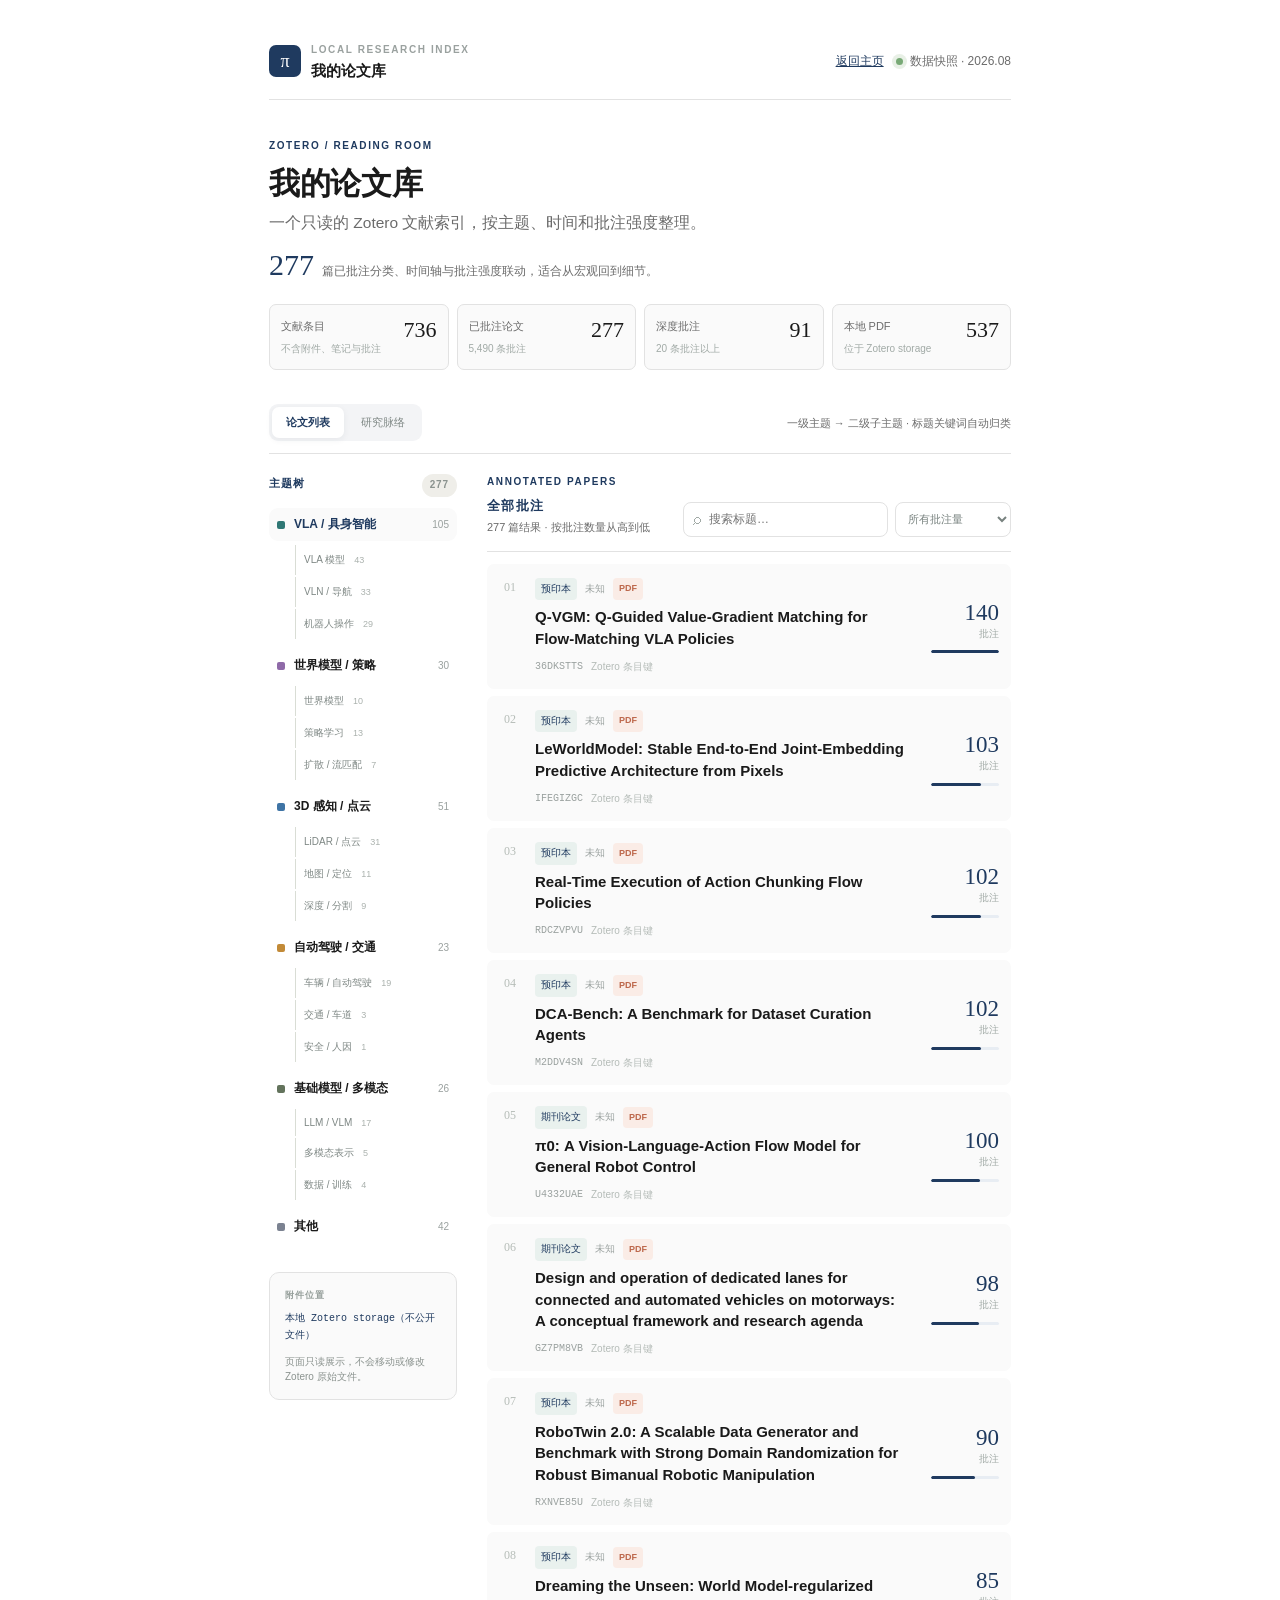
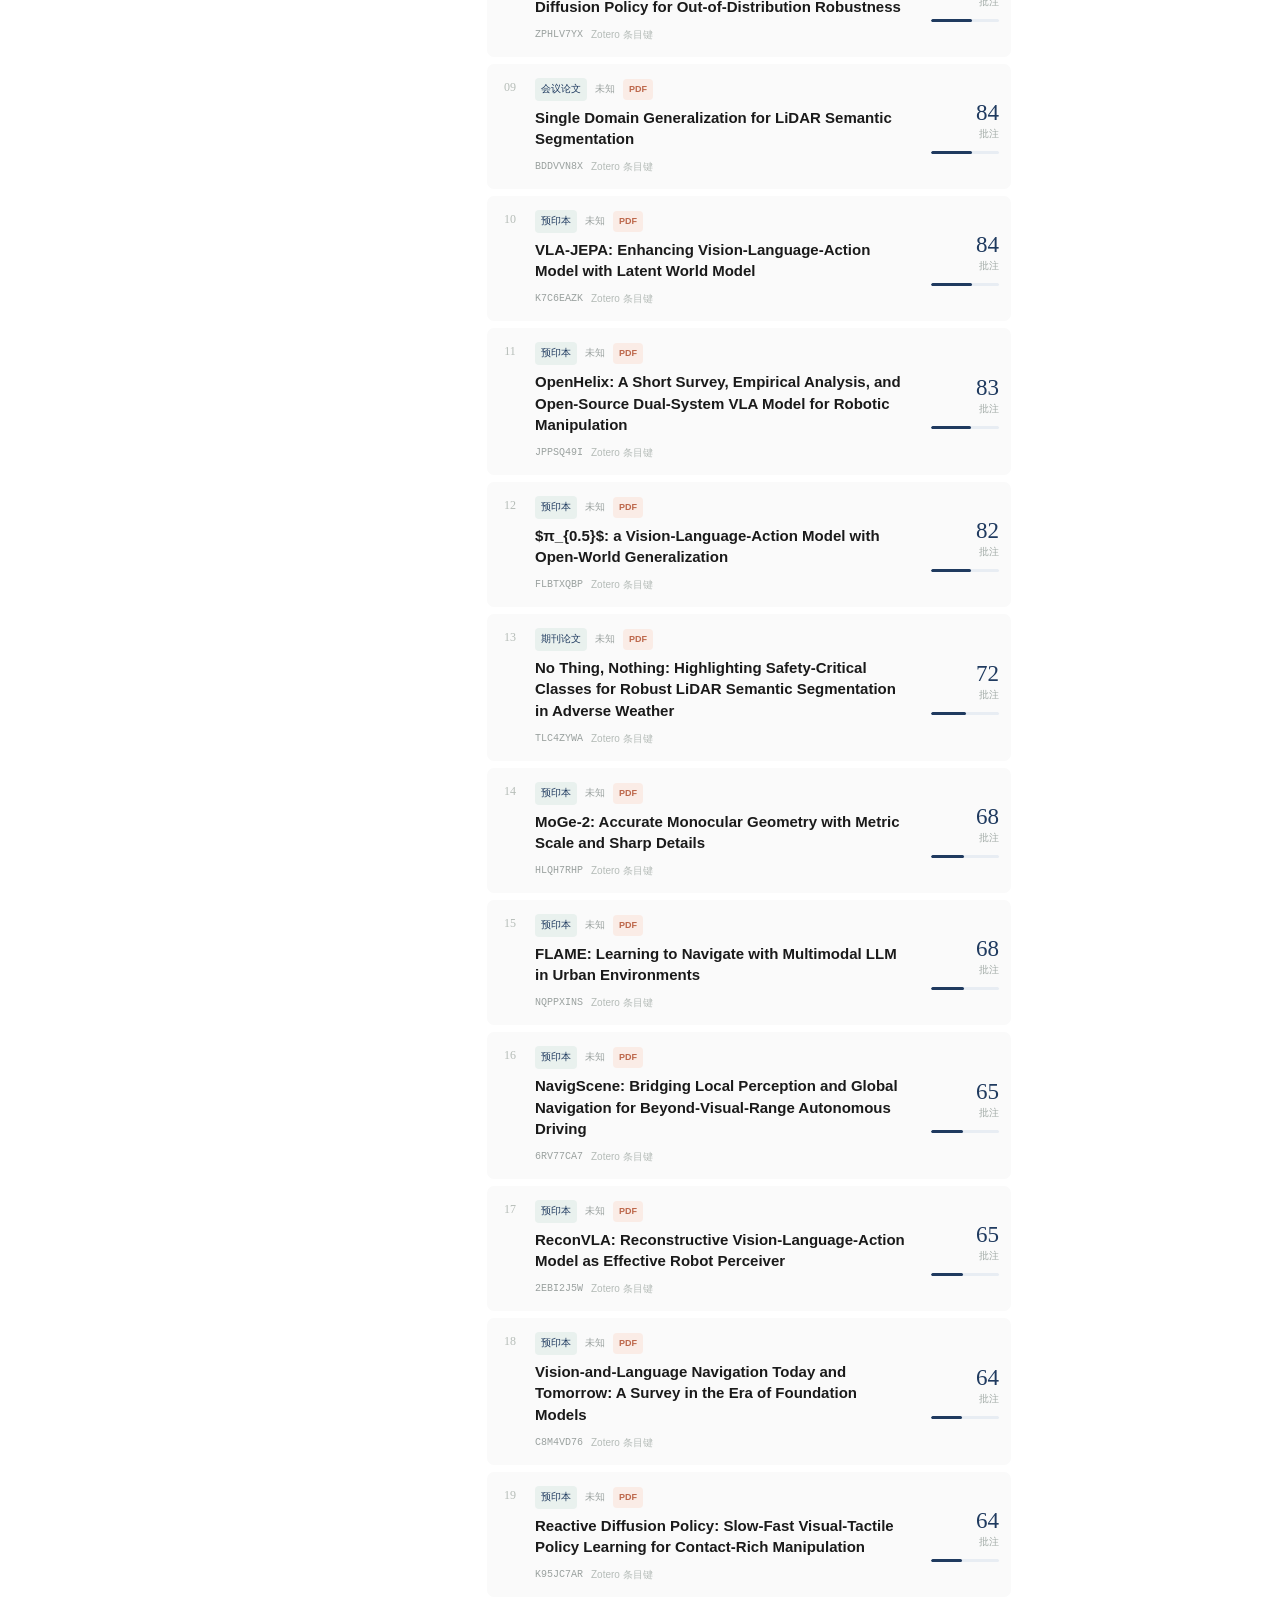
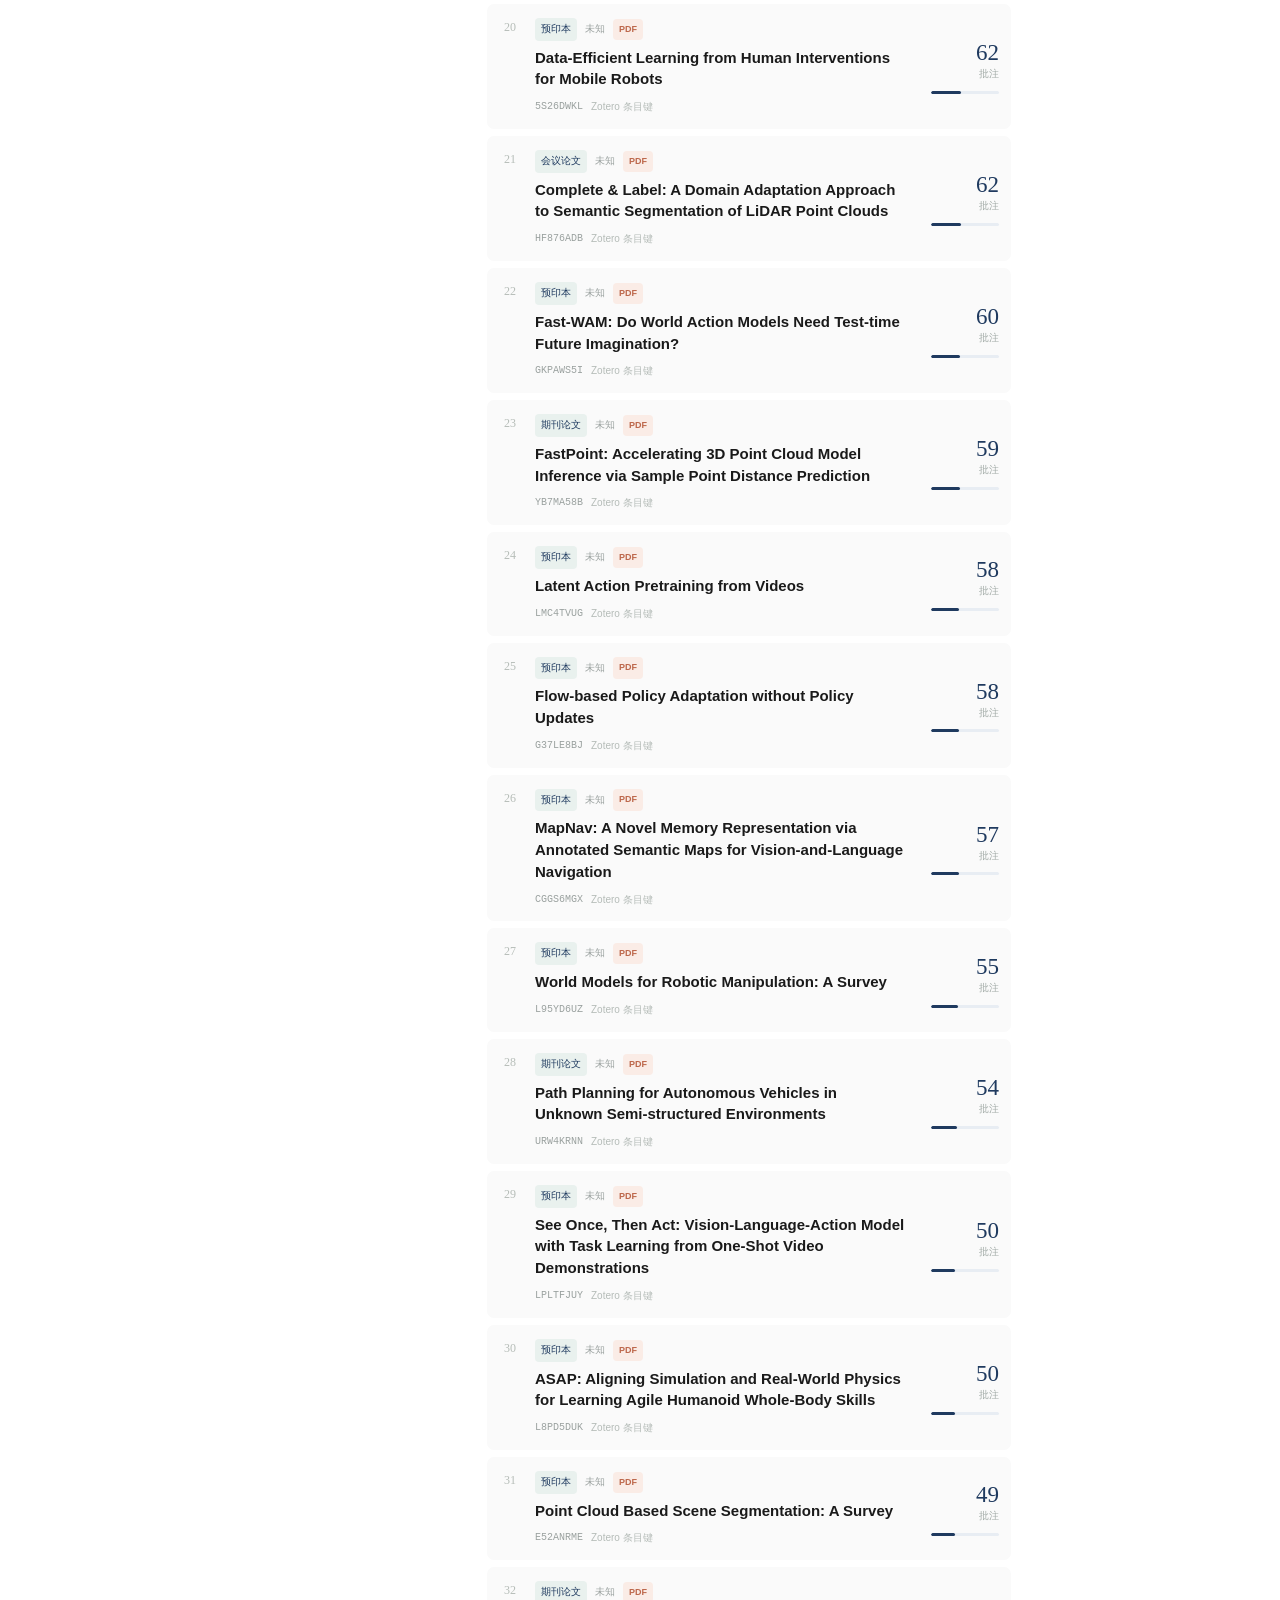
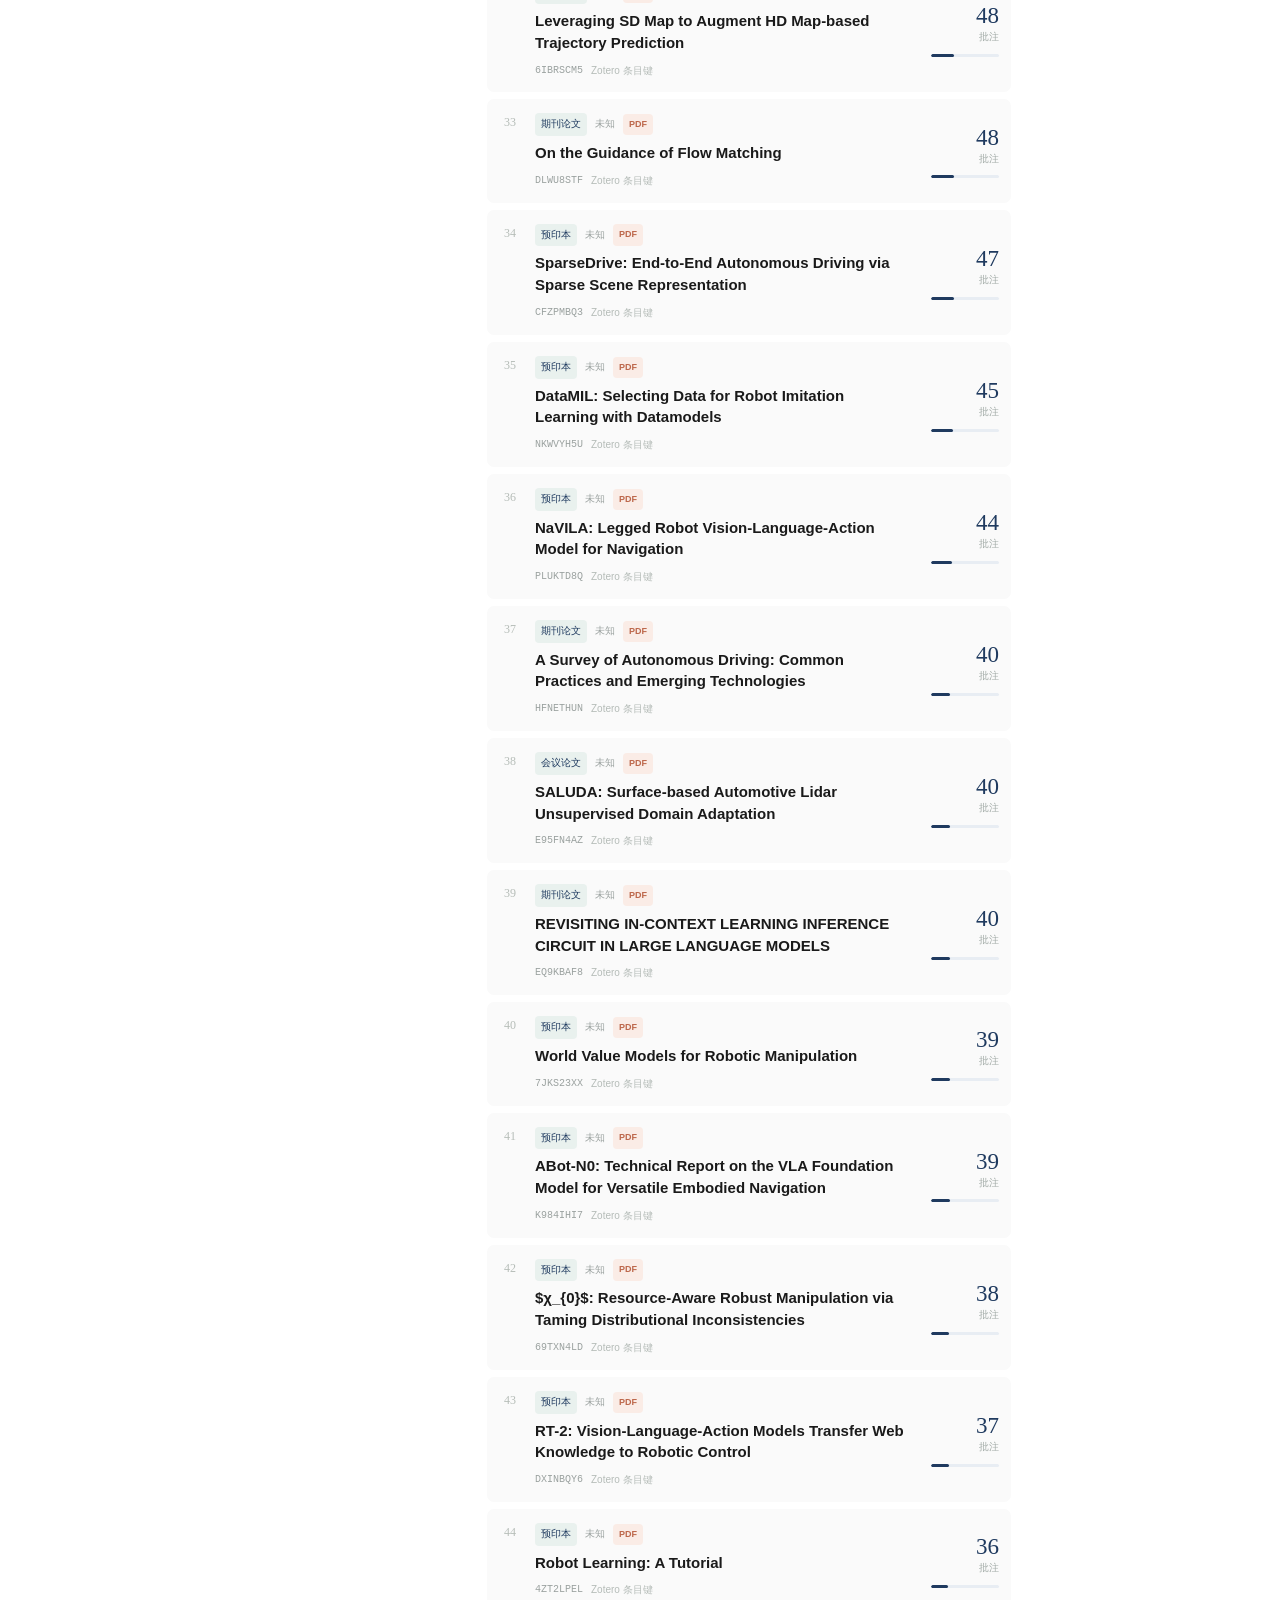
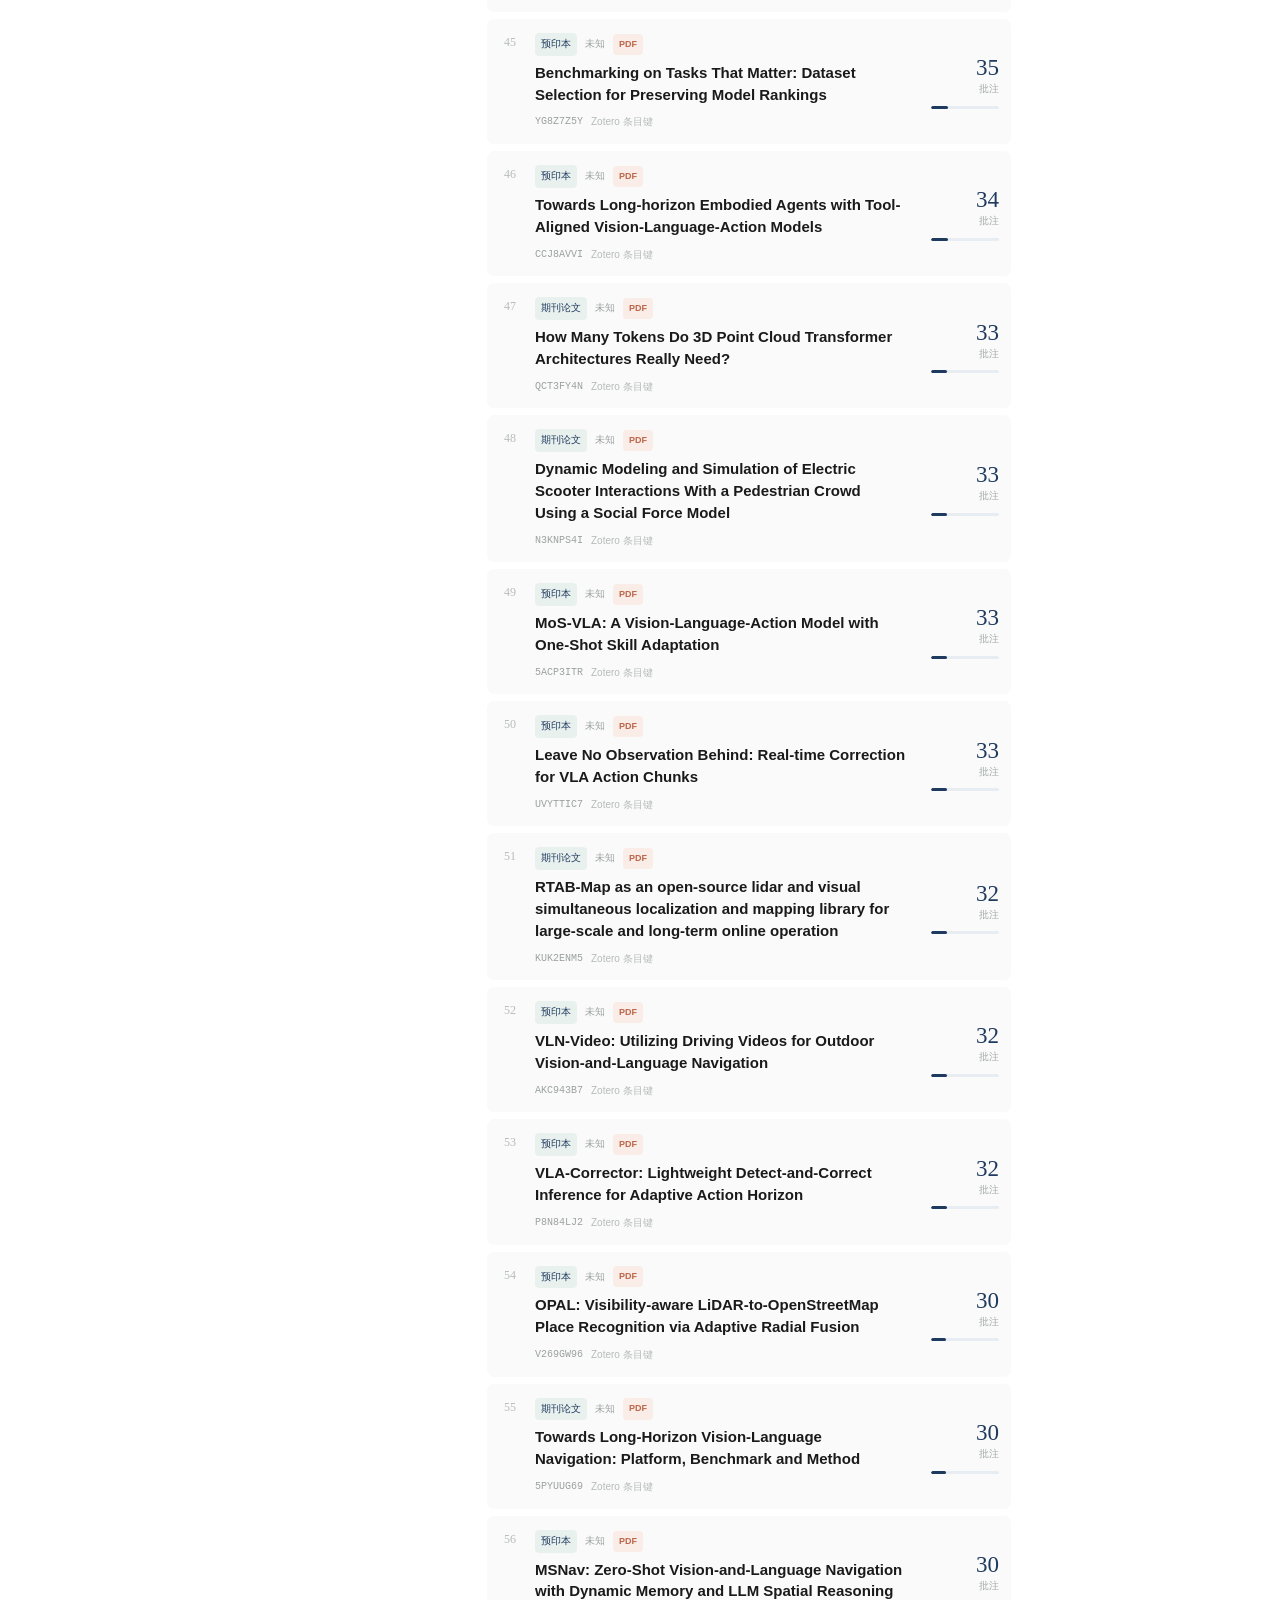
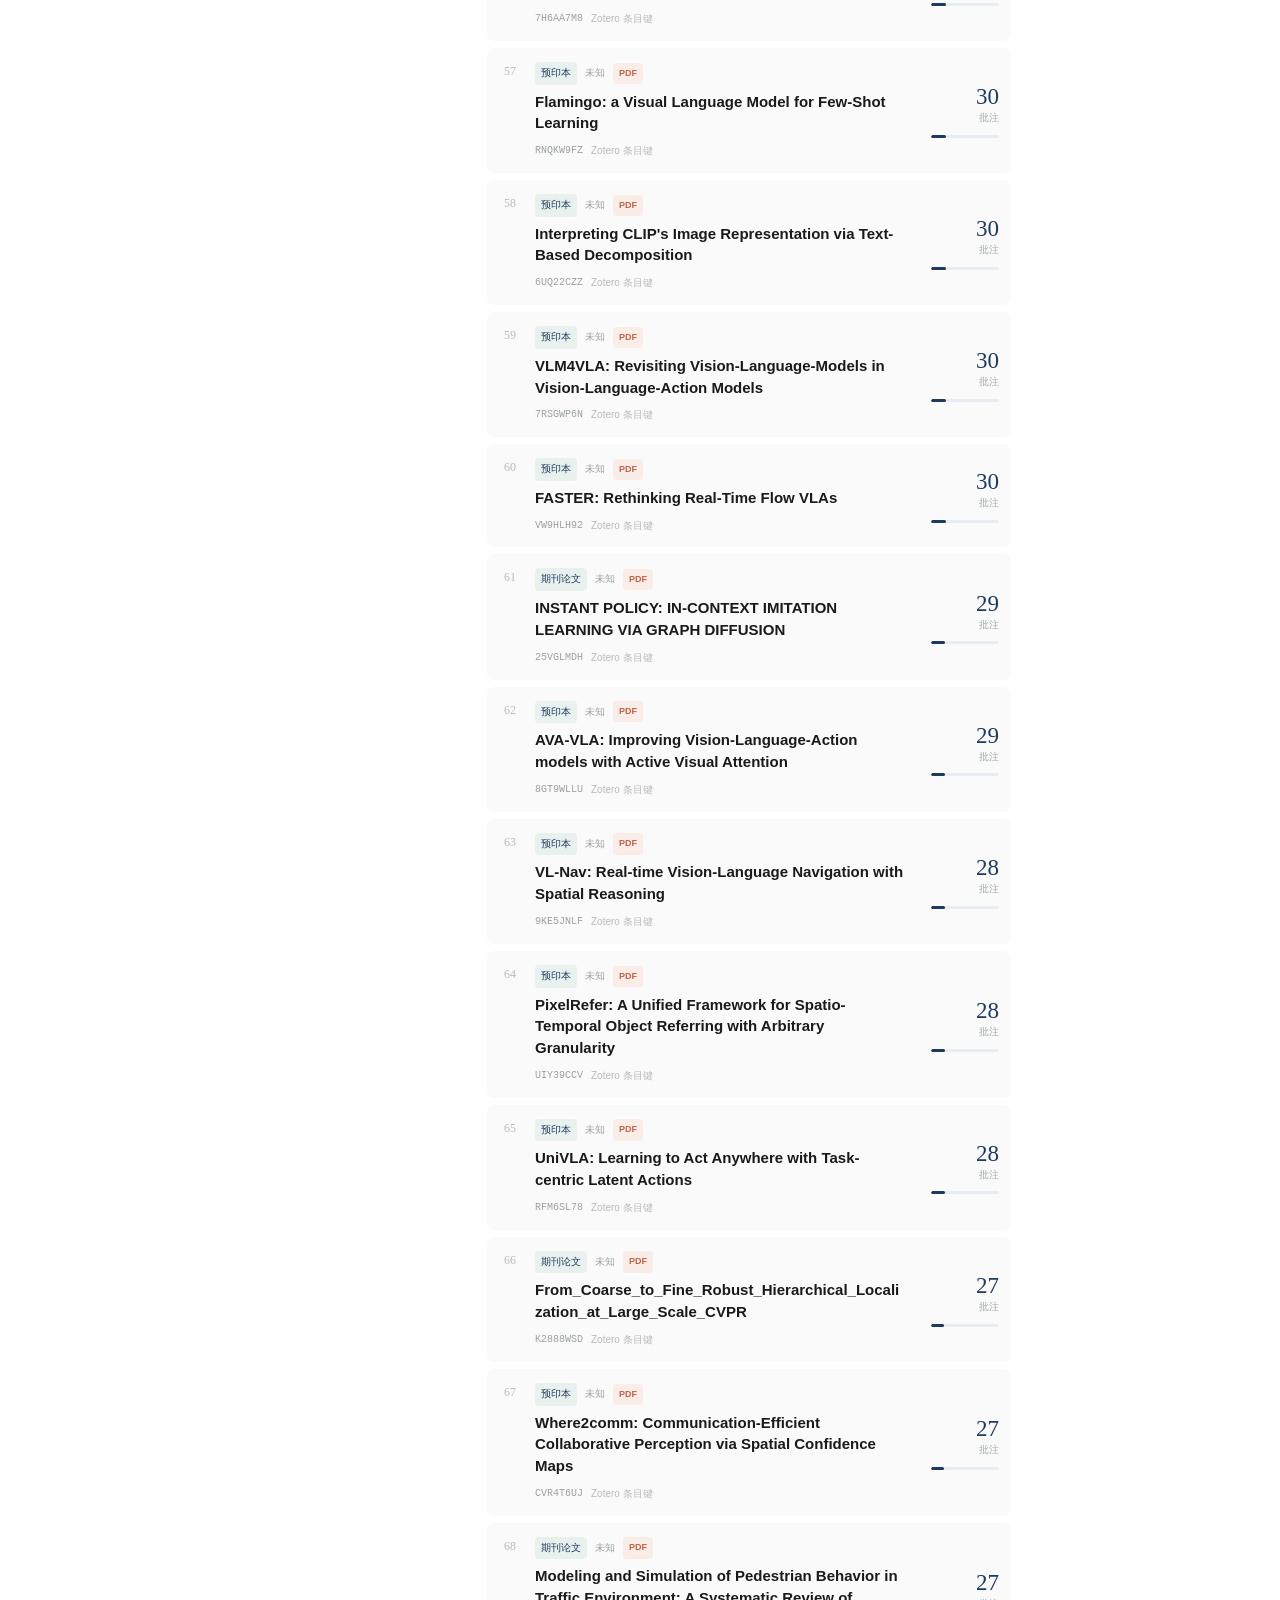
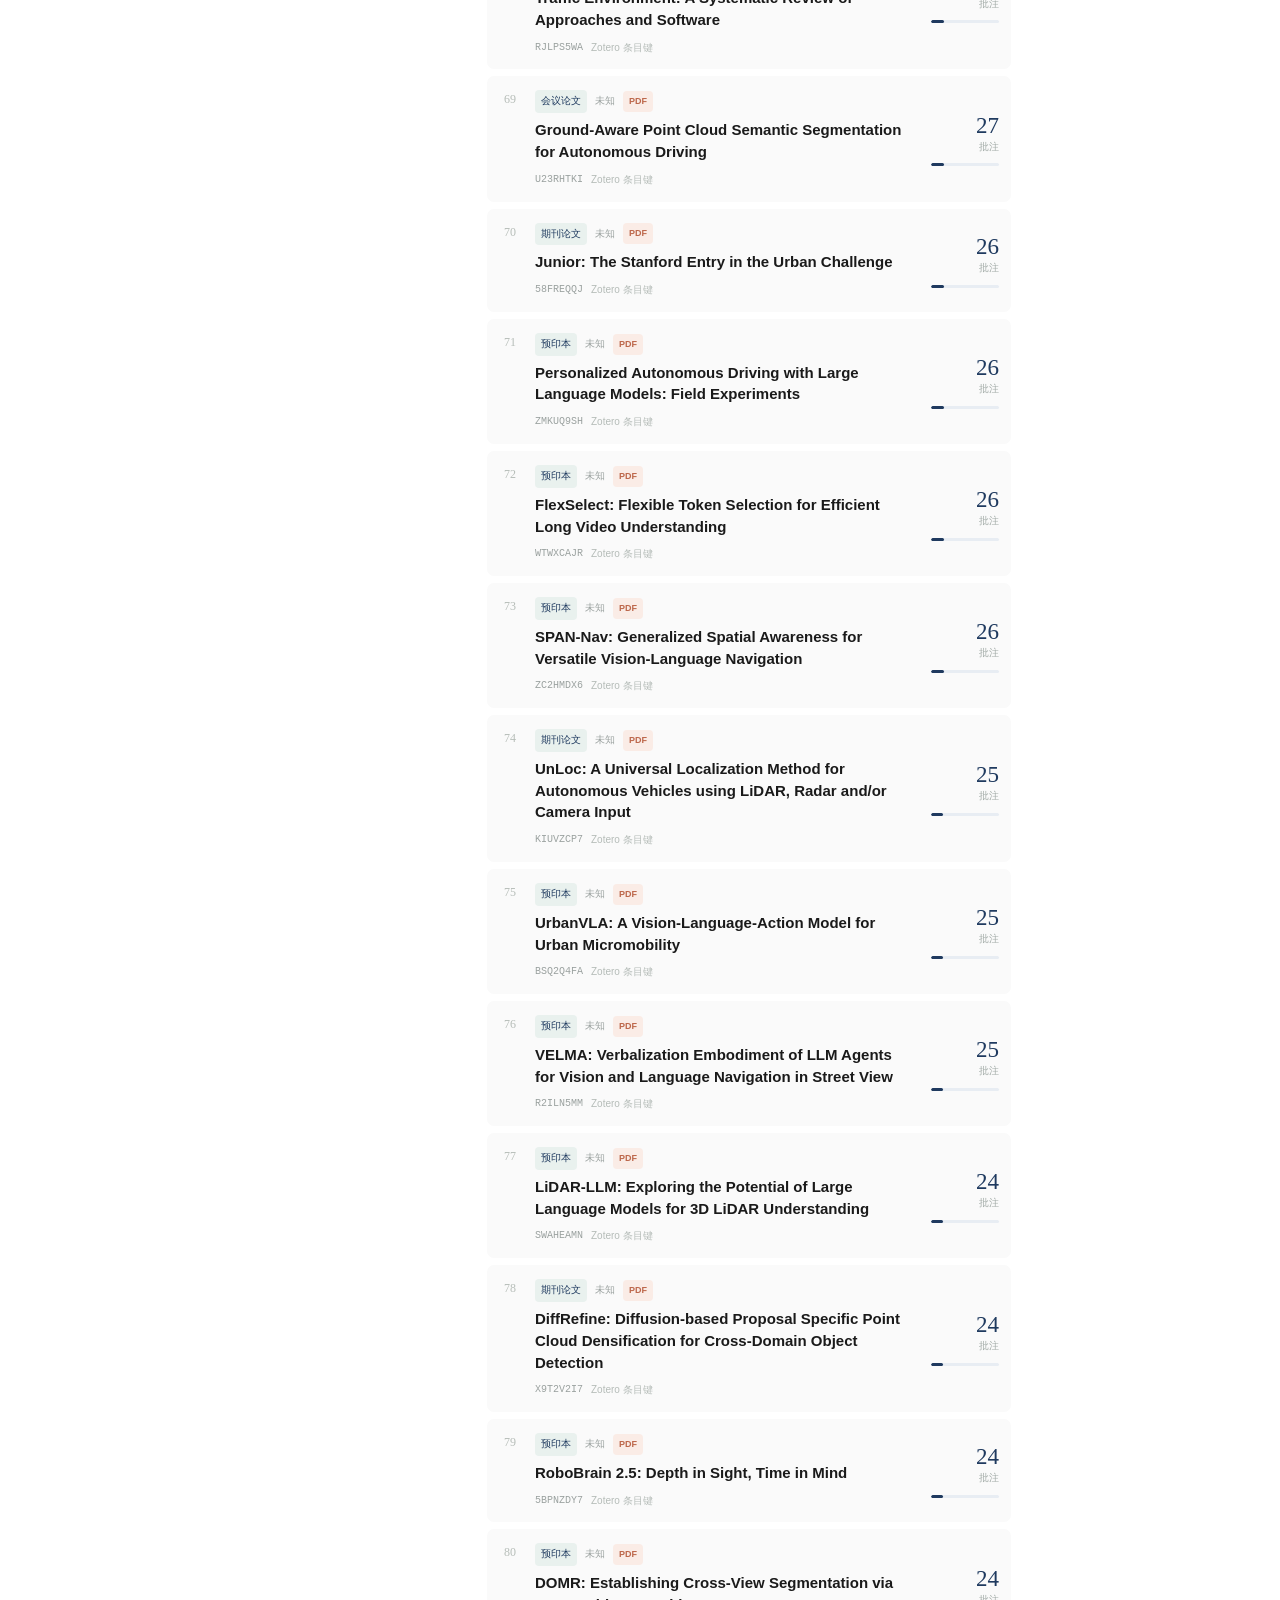
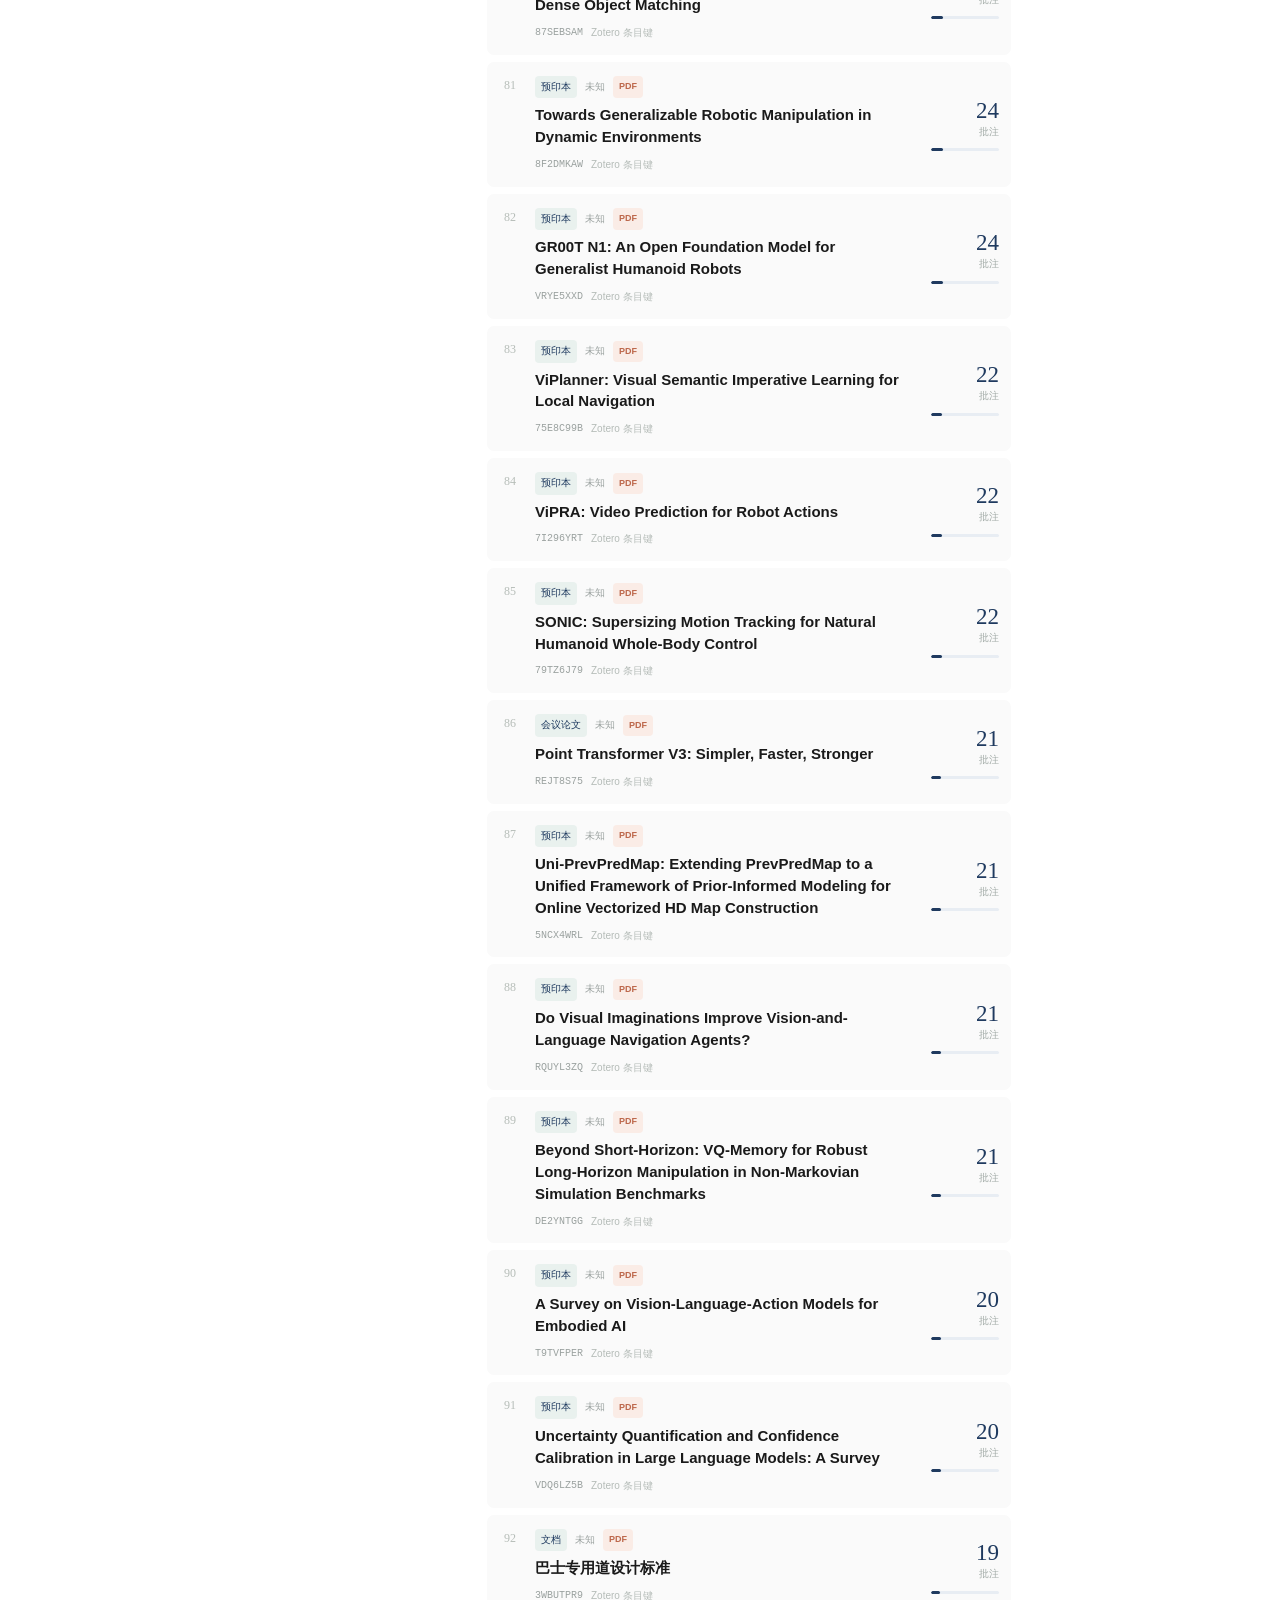
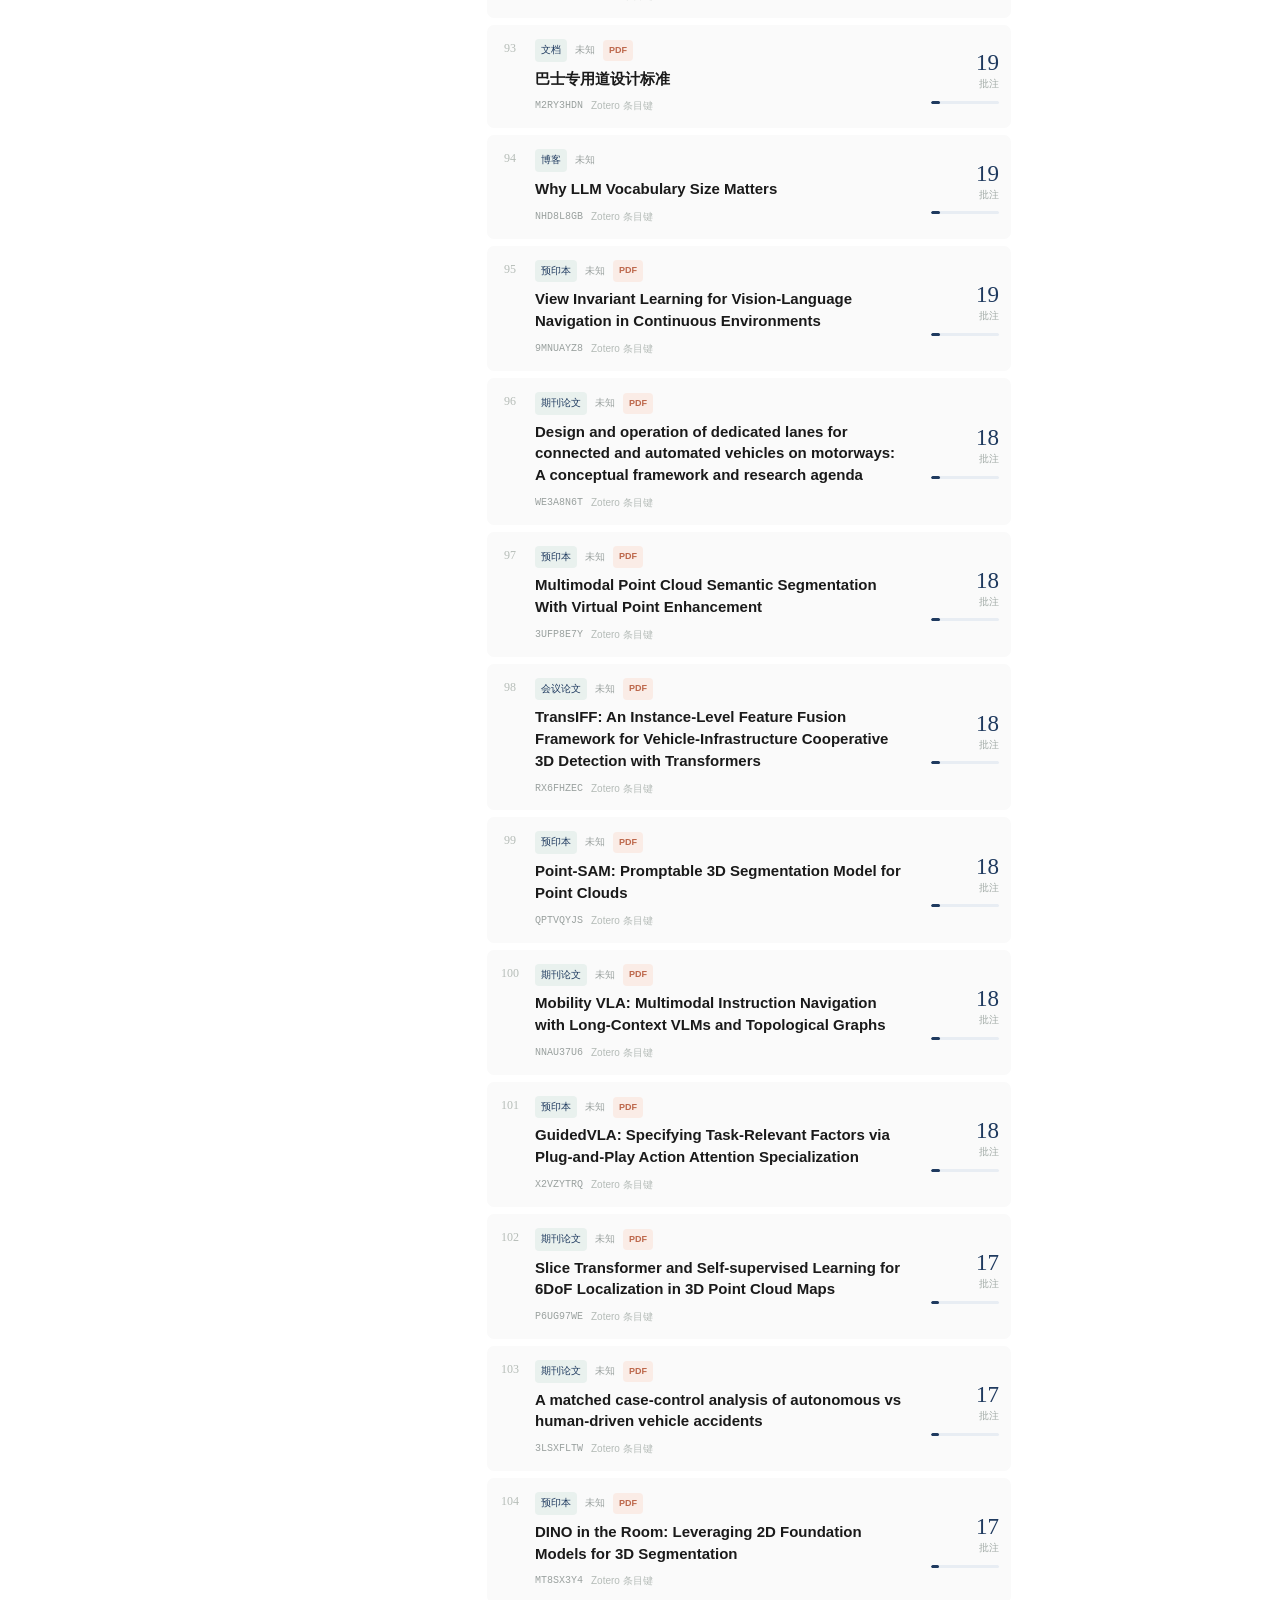
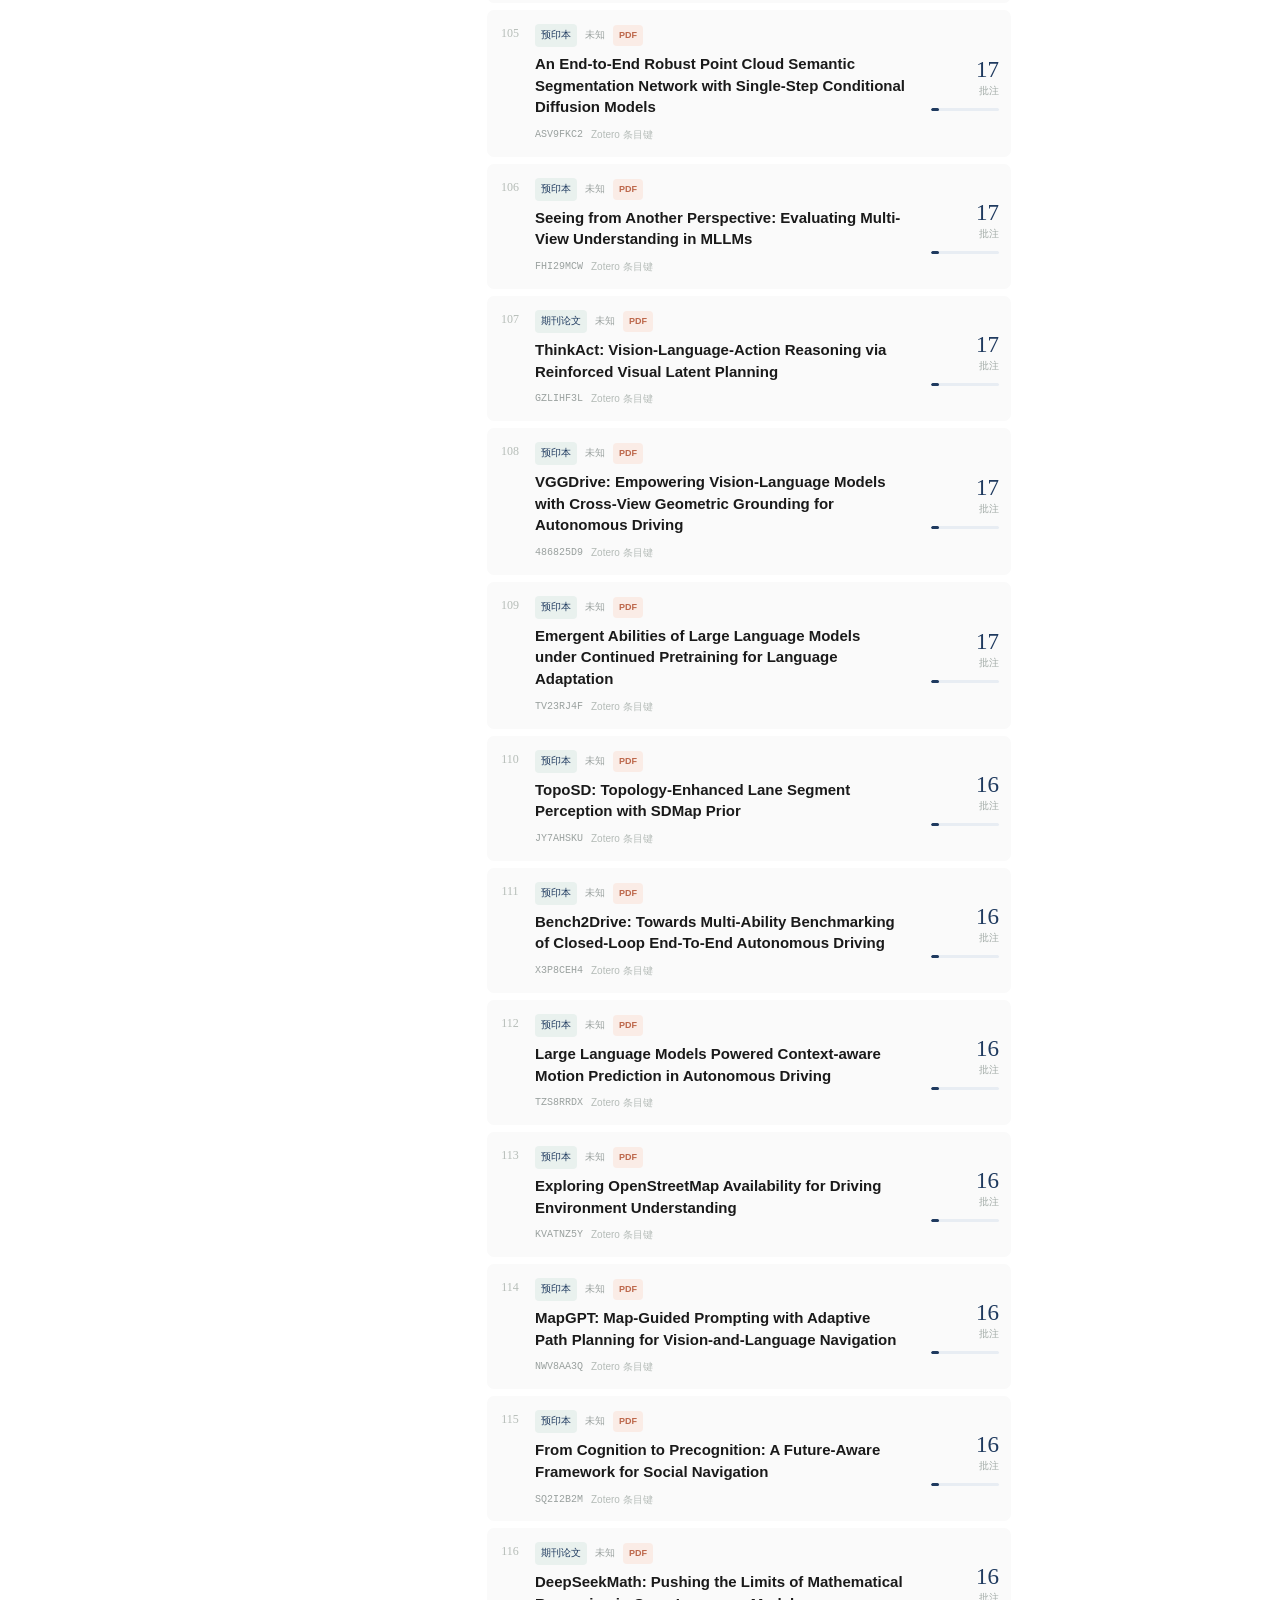
==== commit 10adba93: "Align paper library layout with homepage" ====
--- a/library.html
+++ b/library.html
@@ -1,5 +1,5 @@
-<!doctype html><html lang="zh-CN"><head><meta charset="utf-8"><meta name="viewport" content="width=device-width,initial-scale=1"><title>我的论文库 · 研究脉络</title>
+<!doctype html><html lang="zh-CN"><head><meta charset="utf-8"><meta name="viewport" content="width=device-width,initial-scale=1"><title>我的论文库 · 批注索引</title>
 <style>
-:root{--ink:#202a2c;--muted:#758083;--paper:#fbfaf7;--line:#e5e6df;--teal:#2f7774;--orange:#d97757;--purple:#8f6aa8;--blue:#3f74a5;--gold:#c28a37;--green:#63735c}*{box-sizing:border-box}body{margin:0;background:var(--paper);color:var(--ink);font-family:Arial,"Helvetica Neue",sans-serif}.shell{max-width:1380px;margin:auto;padding:0 38px 38px}.top{height:76px;border-bottom:1px solid var(--line);display:flex;align-items:center;justify-content:space-between}.brand{display:flex;align-items:center;gap:12px}.mark{width:34px;height:34px;display:grid;place-items:center;border-radius:10px;background:var(--ink);color:#fff;font:20px Georgia}.eyebrow{margin:0;color:#9aa19f;font-size:10px;letter-spacing:.16em;font-weight:700}.brandname{margin:3px 0 0;font:18px Georgia}.status{color:var(--muted);font-size:12px}.dot{display:inline-block;width:7px;height:7px;margin-right:7px;border-radius:50%;background:#78a976;box-shadow:0 0 0 4px #e8f0e6}.hero{padding:52px 0 28px;display:flex;justify-content:space-between;gap:30px}.hero h1{max-width:800px;margin:12px 0;font:400 clamp(38px,5vw,62px)/1.04 Georgia;letter-spacing:-.04em}.hero h1 em{color:var(--teal);font-style:normal}.lede{max-width:630px;color:var(--muted);line-height:1.7;font-size:15px}.aside{width:240px;align-self:end;color:var(--muted);font-size:12px;line-height:1.6}.aside strong{color:var(--teal);font:400 42px Georgia}.stats{display:grid;grid-template-columns:repeat(4,1fr);gap:10px;margin-bottom:25px}.stat{background:#fff;border:1px solid var(--line);border-radius:12px;padding:16px 18px;display:grid;grid-template-columns:1fr auto}.stat span{font-size:11px;color:var(--muted)}.stat strong{grid-row:span 2;font:400 28px Georgia}.stat small{margin-top:6px;font-size:10px;color:#a1aaa6}.toolbar{display:flex;justify-content:space-between;align-items:center;margin-bottom:17px}.tabs{display:flex;gap:3px;padding:3px;border-radius:9px;background:#efeee9}.tabs button{border:0;border-radius:7px;padding:8px 14px;background:transparent;color:#7f8885;font-size:11px;cursor:pointer}.tabs button.active{background:#fff;color:var(--teal);font-weight:700;box-shadow:0 2px 7px #26363810}.toolbar>span{color:#9aa19f;font-size:11px}.content{display:grid;grid-template-columns:255px minmax(0,1fr);gap:42px}.side{position:sticky;top:18px;align-self:start}.sidehead{display:flex;justify-content:space-between;font-size:12px;font-weight:700;margin-bottom:11px}.pill{padding:3px 8px;border-radius:20px;background:#efeee9;color:#8b938f;font-size:10px}.nav{display:grid;gap:3px}.nav button{width:100%;padding:9px 9px;border:0;border-radius:9px;background:transparent;display:flex;align-items:center;gap:9px;color:var(--ink);text-align:left;cursor:pointer}.nav button:hover,.nav button.active{background:#fff;box-shadow:0 3px 14px #2636380c}.nav button.active .main-label{color:var(--teal)}.icon{width:8px;height:8px;border-radius:2px;flex:none}.main-label{font-size:12px;font-weight:600;flex:1}.sub-count{color:#9aa19f;font-size:10px}.subnav{display:grid;gap:2px;margin:1px 0 7px 26px}.subnav button{padding:7px 8px;border:0;border-left:1px solid #d9ddd5;border-radius:0 6px 6px 0;background:transparent;color:#7f8885;text-align:left;font-size:10px;cursor:pointer}.subnav button:hover,.subnav button.active{border-left:2px solid var(--teal);background:#fff;color:var(--teal);font-weight:700}.subnav small{float:right;color:#aab1ad;font-size:9px;font-weight:400}.note{margin-top:29px;padding:15px;border-radius:10px;background:#f1f1eb}.note label{display:block;margin-bottom:8px;color:#969f9b;font-size:9px;letter-spacing:.12em;font-weight:700}.note code{display:block;color:var(--teal);font-size:10px;overflow-wrap:anywhere}.note p{margin:9px 0 0;color:#8b938f;font-size:10px;line-height:1.5}.head{display:flex;justify-content:space-between;align-items:end;gap:18px;border-bottom:1px solid var(--line);padding-bottom:16px}.head h2{margin:6px 0 3px;font:400 28px Georgia}.sub{margin:0;color:var(--muted);font-size:11px}.controls{display:flex;gap:7px}.search{height:35px;width:205px;padding:0 9px;border:1px solid var(--line);border-radius:8px;background:#fff;display:flex;align-items:center;gap:6px;color:#a1aaa6}.search input{width:100%;border:0;outline:0;background:transparent;font-size:12px}.controls select{height:35px;padding:0 8px;border:1px solid var(--line);border-radius:8px;background:#fff;color:#78827f;font-size:11px}.list{display:grid;gap:7px;padding-top:12px}.card{display:grid;grid-template-columns:28px minmax(0,1fr) 82px;gap:11px;padding:14px 12px 13px 8px;border:1px solid transparent;border-radius:10px;background:#ffffff94}.card:hover{background:#fff;border-color:var(--line)}.rank{padding-top:2px;text-align:center;color:#b6bdb8;font:12px Georgia}.meta{display:flex;align-items:center;gap:8px;margin-bottom:6px;color:#9aa19f;font-size:10px}.tag{padding:3px 6px;border-radius:4px;background:#e9f1ee;color:var(--teal)}.pdf{padding:3px 6px;border-radius:4px;background:#faece6;color:#bd684c;font-size:9px;font-weight:700}.title{margin:0;font:400 16px/1.28 Georgia;overflow-wrap:anywhere}.foot{display:flex;gap:8px;margin-top:9px;color:#b5bcb8;font-size:10px}.key{font-family:monospace;color:#9aa19f}.score{text-align:right;align-self:center}.score strong{display:block;color:var(--orange);font:400 23px Georgia}.score span{display:block;color:#a1aaa6;font-size:10px}.bar{width:68px;height:3px;margin:8px 0 0 auto;border-radius:9px;background:#f0e3dc;overflow:hidden}.bar i{display:block;height:100%;border-radius:inherit;background:var(--orange)}.map{display:none;padding-top:13px}.map-head{display:flex;justify-content:space-between;align-items:end;gap:18px;margin-bottom:16px}.map-head h2{margin:6px 0 3px;font:400 28px Georgia}.map-head p{margin:0;color:var(--muted);font-size:11px}.legend{display:flex;flex-wrap:wrap;gap:10px;color:#8b938f;font-size:10px}.legend i{display:inline-block;width:7px;height:7px;margin-right:4px;border-radius:2px}.timeline{display:grid;gap:12px}.year-row{display:grid;grid-template-columns:70px minmax(0,1fr);gap:16px;align-items:start}.year-label{padding-top:11px;text-align:right;color:#798682;font:400 18px Georgia}.year-content{min-width:0;padding:11px 0 15px;border-top:1px solid var(--line)}.year-summary{display:flex;align-items:baseline;gap:10px;margin-bottom:9px}.year-summary strong{font:400 15px Georgia}.year-summary span{color:#9aa19f;font-size:10px}.chips{display:grid;grid-template-columns:repeat(auto-fit,minmax(220px,1fr));gap:8px}.chip{min-width:0;min-height:62px;padding:10px 11px;border:1px solid var(--line);border-left:3px solid var(--teal);border-radius:8px;background:#fff;display:flex;flex-direction:column;justify-content:space-between;gap:7px}.chip-title{display:-webkit-box;-webkit-box-orient:vertical;-webkit-line-clamp:2;overflow:hidden;overflow-wrap:anywhere;color:#465250;font:400 12px/1.35 Georgia}.chip-bottom{display:flex;justify-content:space-between;align-items:center;color:#a1aaa6;font-size:9px}.chip-bottom b{color:var(--orange);font:400 13px Georgia}.more{align-self:stretch;display:grid;place-items:center;padding:8px;border-radius:8px;background:#f0f0ea;color:#8b938f;font-size:10px}.footer{display:flex;justify-content:space-between;margin-top:42px;padding-top:16px;border-top:1px solid var(--line);color:#a6ada9;font-size:10px}@media(max-width:900px){.shell{padding:0 22px 30px}.hero{padding-top:40px}.content{grid-template-columns:1fr;gap:24px}.side{position:static}.note{display:none}.head{align-items:start;flex-direction:column}.controls{width:100%}.search{flex:1}.aside{display:none}.year-row{grid-template-columns:54px minmax(0,1fr)}.year-label{font-size:15px}.chips{grid-template-columns:repeat(auto-fit,minmax(190px,1fr))}}@media(max-width:560px){.shell{padding:0 16px 24px}.status{display:none}.hero h1{font-size:42px}.stats{grid-template-columns:repeat(2,1fr);margin-bottom:22px}.toolbar{align-items:start;gap:10px;flex-direction:column}.nav{grid-template-columns:1fr}.card{grid-template-columns:24px minmax(0,1fr)}.score{grid-column:2;text-align:left;display:flex;align-items:center;gap:7px}.score strong{font-size:19px}.score span{display:inline}.bar{margin:0 0 0 5px}.map-head{align-items:start;flex-direction:column}.year-row{grid-template-columns:40px minmax(0,1fr);gap:9px}.year-label{font-size:13px}.chips{grid-template-columns:1fr}.chip{min-height:58px}.footer{flex-direction:column;gap:6px}}</style></head><body><main class="shell"><header class="top"><div class="brand"><div class="mark">π</div><div><p class="eyebrow">LOCAL RESEARCH INDEX</p><p class="brandname">我的论文库</p></div></div><div class="status"><a href="zh.html">返回主页</a><span class="dot"></span>数据快照 · 2026.08</div></header><section class="hero"><div><p class="eyebrow" style="color:var(--orange)">ZOTERO / READING ROOM</p><h1>从主题到子主题，<em>找到论文之间的脉络。</em></h1><p class="lede">两级主题树帮助你从研究方向进入具体问题：先看大方向，再沿着模型、任务、数据和方法细分。</p></div><div class="aside"><strong>277</strong> 篇已批注<p>分类、时间轴与批注强度联动，适合从宏观回到细节。</p></div></section><section class="stats"><div class="stat"><span>文献条目</span><strong>736</strong><small>不含附件、笔记与批注</small></div><div class="stat"><span>已批注论文</span><strong>277</strong><small>5,490 条批注</small></div><div class="stat"><span>深度批注</span><strong id="deep">—</strong><small>20 条批注以上</small></div><div class="stat"><span>本地 PDF</span><strong>537</strong><small>位于 Zotero storage</small></div></section><div class="toolbar"><div class="tabs"><button id="listTab" class="active">论文列表</button><button id="mapTab">研究脉络</button></div><span>一级主题 → 二级子主题 · 标题关键词自动归类</span></div><div class="content"><aside class="side"><div class="sidehead"><span>主题树</span><span class="pill" id="count">277</span></div><nav class="nav" id="nav"></nav><div class="note"><label>附件位置</label><code>本地 Zotero storage（不公开文件）</code><p>页面只读展示，不会移动或修改 Zotero 原始文件。</p></div></aside><section><div id="listView"><div class="head"><div><p class="eyebrow" style="color:var(--orange)">ANNOTATED PAPERS</p><h2 id="heading">全部批注</h2><p class="sub" id="sub"></p></div><div class="controls"><label class="search"><span>⌕</span><input id="query" placeholder="搜索标题…"></label><select id="threshold"><option value="all">所有批注量</option><option value="deep">深度批注 · 20+</option><option value="light">轻量批注 · 1–19</option></select></div></div><div class="list" id="list"></div></div><div id="mapView" class="map"><div class="map-head"><div><p class="eyebrow" style="color:var(--orange)">RESEARCH TIMELINE</p><h2>阅读轨迹</h2><p>每一行是一年；卡片按二级主题着色，批注数代表投入深度。</p></div><div class="legend"><span><i style="background:var(--teal)"></i>VLA</span><span><i style="background:var(--purple)"></i>世界模型</span><span><i style="background:var(--blue)"></i>3D 感知</span><span><i style="background:var(--gold)"></i>交通</span></div></div><div class="timeline" id="timeline"></div></div></section></div><footer class="footer"><span>Built from local Zotero data</span><span>批注优先 · 只读索引 · 不上传文件</span></footer></main><script>
+:root{--ink:#202a2c;--muted:#758083;--paper:#fbfaf7;--line:#e5e6df;--teal:#2f7774;--orange:#d97757;--purple:#8f6aa8;--blue:#3f74a5;--gold:#c28a37;--green:#63735c}*{box-sizing:border-box}body{margin:0;background:var(--paper);color:var(--ink);font-family:Arial,"Helvetica Neue",sans-serif}.shell{max-width:1380px;margin:auto;padding:0 38px 38px}.top{height:76px;border-bottom:1px solid var(--line);display:flex;align-items:center;justify-content:space-between}.brand{display:flex;align-items:center;gap:12px}.mark{width:34px;height:34px;display:grid;place-items:center;border-radius:10px;background:var(--ink);color:#fff;font:20px Georgia}.eyebrow{margin:0;color:#9aa19f;font-size:10px;letter-spacing:.16em;font-weight:700}.brandname{margin:3px 0 0;font:18px Georgia}.status{color:var(--muted);font-size:12px}.dot{display:inline-block;width:7px;height:7px;margin-right:7px;border-radius:50%;background:#78a976;box-shadow:0 0 0 4px #e8f0e6}.hero{padding:52px 0 28px;display:flex;justify-content:space-between;gap:30px}.hero h1{max-width:800px;margin:12px 0;font:400 clamp(38px,5vw,62px)/1.04 Georgia;letter-spacing:-.04em}.hero h1 em{color:var(--teal);font-style:normal}.lede{max-width:630px;color:var(--muted);line-height:1.7;font-size:15px}.aside{width:240px;align-self:end;color:var(--muted);font-size:12px;line-height:1.6}.aside strong{color:var(--teal);font:400 42px Georgia}.stats{display:grid;grid-template-columns:repeat(4,1fr);gap:10px;margin-bottom:25px}.stat{background:#fff;border:1px solid var(--line);border-radius:12px;padding:16px 18px;display:grid;grid-template-columns:1fr auto}.stat span{font-size:11px;color:var(--muted)}.stat strong{grid-row:span 2;font:400 28px Georgia}.stat small{margin-top:6px;font-size:10px;color:#a1aaa6}.toolbar{display:flex;justify-content:space-between;align-items:center;margin-bottom:17px}.tabs{display:flex;gap:3px;padding:3px;border-radius:9px;background:#efeee9}.tabs button{border:0;border-radius:7px;padding:8px 14px;background:transparent;color:#7f8885;font-size:11px;cursor:pointer}.tabs button.active{background:#fff;color:var(--teal);font-weight:700;box-shadow:0 2px 7px #26363810}.toolbar>span{color:#9aa19f;font-size:11px}.content{display:grid;grid-template-columns:255px minmax(0,1fr);gap:42px}.side{position:sticky;top:18px;align-self:start}.sidehead{display:flex;justify-content:space-between;font-size:12px;font-weight:700;margin-bottom:11px}.pill{padding:3px 8px;border-radius:20px;background:#efeee9;color:#8b938f;font-size:10px}.nav{display:grid;gap:3px}.nav button{width:100%;padding:9px 9px;border:0;border-radius:9px;background:transparent;display:flex;align-items:center;gap:9px;color:var(--ink);text-align:left;cursor:pointer}.nav button:hover,.nav button.active{background:#fff;box-shadow:0 3px 14px #2636380c}.nav button.active .main-label{color:var(--teal)}.icon{width:8px;height:8px;border-radius:2px;flex:none}.main-label{font-size:12px;font-weight:600;flex:1}.sub-count{color:#9aa19f;font-size:10px}.subnav{display:grid;gap:2px;margin:1px 0 7px 26px}.subnav button{padding:7px 8px;border:0;border-left:1px solid #d9ddd5;border-radius:0 6px 6px 0;background:transparent;color:#7f8885;text-align:left;font-size:10px;cursor:pointer}.subnav button:hover,.subnav button.active{border-left:2px solid var(--teal);background:#fff;color:var(--teal);font-weight:700}.subnav small{float:right;color:#aab1ad;font-size:9px;font-weight:400}.note{margin-top:29px;padding:15px;border-radius:10px;background:#f1f1eb}.note label{display:block;margin-bottom:8px;color:#969f9b;font-size:9px;letter-spacing:.12em;font-weight:700}.note code{display:block;color:var(--teal);font-size:10px;overflow-wrap:anywhere}.note p{margin:9px 0 0;color:#8b938f;font-size:10px;line-height:1.5}.head{display:flex;justify-content:space-between;align-items:end;gap:18px;border-bottom:1px solid var(--line);padding-bottom:16px}.head h2{margin:6px 0 3px;font:400 28px Georgia}.sub{margin:0;color:var(--muted);font-size:11px}.controls{display:flex;gap:7px}.search{height:35px;width:205px;padding:0 9px;border:1px solid var(--line);border-radius:8px;background:#fff;display:flex;align-items:center;gap:6px;color:#a1aaa6}.search input{width:100%;border:0;outline:0;background:transparent;font-size:12px}.controls select{height:35px;padding:0 8px;border:1px solid var(--line);border-radius:8px;background:#fff;color:#78827f;font-size:11px}.list{display:grid;gap:7px;padding-top:12px}.card{display:grid;grid-template-columns:28px minmax(0,1fr) 82px;gap:11px;padding:14px 12px 13px 8px;border:1px solid transparent;border-radius:10px;background:#ffffff94}.card:hover{background:#fff;border-color:var(--line)}.rank{padding-top:2px;text-align:center;color:#b6bdb8;font:12px Georgia}.meta{display:flex;align-items:center;gap:8px;margin-bottom:6px;color:#9aa19f;font-size:10px}.tag{padding:3px 6px;border-radius:4px;background:#e9f1ee;color:var(--teal)}.pdf{padding:3px 6px;border-radius:4px;background:#faece6;color:#bd684c;font-size:9px;font-weight:700}.title{margin:0;font:400 16px/1.28 Georgia;overflow-wrap:anywhere}.foot{display:flex;gap:8px;margin-top:9px;color:#b5bcb8;font-size:10px}.key{font-family:monospace;color:#9aa19f}.score{text-align:right;align-self:center}.score strong{display:block;color:var(--orange);font:400 23px Georgia}.score span{display:block;color:#a1aaa6;font-size:10px}.bar{width:68px;height:3px;margin:8px 0 0 auto;border-radius:9px;background:#f0e3dc;overflow:hidden}.bar i{display:block;height:100%;border-radius:inherit;background:var(--orange)}.map{display:none;padding-top:13px}.map-head{display:flex;justify-content:space-between;align-items:end;gap:18px;margin-bottom:16px}.map-head h2{margin:6px 0 3px;font:400 28px Georgia}.map-head p{margin:0;color:var(--muted);font-size:11px}.legend{display:flex;flex-wrap:wrap;gap:10px;color:#8b938f;font-size:10px}.legend i{display:inline-block;width:7px;height:7px;margin-right:4px;border-radius:2px}.timeline{display:grid;gap:12px}.year-row{display:grid;grid-template-columns:70px minmax(0,1fr);gap:16px;align-items:start}.year-label{padding-top:11px;text-align:right;color:#798682;font:400 18px Georgia}.year-content{min-width:0;padding:11px 0 15px;border-top:1px solid var(--line)}.year-summary{display:flex;align-items:baseline;gap:10px;margin-bottom:9px}.year-summary strong{font:400 15px Georgia}.year-summary span{color:#9aa19f;font-size:10px}.chips{display:grid;grid-template-columns:repeat(auto-fit,minmax(220px,1fr));gap:8px}.chip{min-width:0;min-height:62px;padding:10px 11px;border:1px solid var(--line);border-left:3px solid var(--teal);border-radius:8px;background:#fff;display:flex;flex-direction:column;justify-content:space-between;gap:7px}.chip-title{display:-webkit-box;-webkit-box-orient:vertical;-webkit-line-clamp:2;overflow:hidden;overflow-wrap:anywhere;color:#465250;font:400 12px/1.35 Georgia}.chip-bottom{display:flex;justify-content:space-between;align-items:center;color:#a1aaa6;font-size:9px}.chip-bottom b{color:var(--orange);font:400 13px Georgia}.more{align-self:stretch;display:grid;place-items:center;padding:8px;border-radius:8px;background:#f0f0ea;color:#8b938f;font-size:10px}.footer{display:flex;justify-content:space-between;margin-top:42px;padding-top:16px;border-top:1px solid var(--line);color:#a6ada9;font-size:10px}@media(max-width:900px){.shell{padding:0 22px 30px}.hero{padding-top:40px}.content{grid-template-columns:1fr;gap:24px}.side{position:static}.note{display:none}.head{align-items:start;flex-direction:column}.controls{width:100%}.search{flex:1}.aside{display:none}.year-row{grid-template-columns:54px minmax(0,1fr)}.year-label{font-size:15px}.chips{grid-template-columns:repeat(auto-fit,minmax(190px,1fr))}}@media(max-width:560px){.shell{padding:0 16px 24px}.status{display:none}.hero h1{font-size:42px}.stats{grid-template-columns:repeat(2,1fr);margin-bottom:22px}.toolbar{align-items:start;gap:10px;flex-direction:column}.nav{grid-template-columns:1fr}.card{grid-template-columns:24px minmax(0,1fr)}.score{grid-column:2;text-align:left;display:flex;align-items:center;gap:7px}.score strong{font-size:19px}.score span{display:inline}.bar{margin:0 0 0 5px}.map-head{align-items:start;flex-direction:column}.year-row{grid-template-columns:40px minmax(0,1fr);gap:9px}.year-label{font-size:13px}.chips{grid-template-columns:1fr}.chip{min-height:58px}.footer{flex-direction:column;gap:6px}}</style><link rel="stylesheet" href="library-overrides.css"></head><body><main class="shell"><header class="top"><div class="brand"><div class="mark">π</div><div><p class="eyebrow">LOCAL RESEARCH INDEX</p><p class="brandname">我的论文库</p></div></div><div class="status"><a href="zh.html">返回主页</a><span class="dot"></span>数据快照 · 2026.08</div></header><section class="hero"><div><p class="eyebrow" style="color:var(--orange)">ZOTERO / READING ROOM</p><h1>我的论文库</h1><p class="lede">一个只读的 Zotero 文献索引，按主题、时间和批注强度整理。</p></div><div class="aside"><strong>277</strong> 篇已批注<p>分类、时间轴与批注强度联动，适合从宏观回到细节。</p></div></section><section class="stats"><div class="stat"><span>文献条目</span><strong>736</strong><small>不含附件、笔记与批注</small></div><div class="stat"><span>已批注论文</span><strong>277</strong><small>5,490 条批注</small></div><div class="stat"><span>深度批注</span><strong id="deep">—</strong><small>20 条批注以上</small></div><div class="stat"><span>本地 PDF</span><strong>537</strong><small>位于 Zotero storage</small></div></section><div class="toolbar"><div class="tabs"><button id="listTab" class="active">论文列表</button><button id="mapTab">研究脉络</button></div><span>一级主题 → 二级子主题 · 标题关键词自动归类</span></div><div class="content"><aside class="side"><div class="sidehead"><span>主题树</span><span class="pill" id="count">277</span></div><nav class="nav" id="nav"></nav><div class="note"><label>附件位置</label><code>本地 Zotero storage（不公开文件）</code><p>页面只读展示，不会移动或修改 Zotero 原始文件。</p></div></aside><section><div id="listView"><div class="head"><div><p class="eyebrow" style="color:var(--orange)">ANNOTATED PAPERS</p><h2 id="heading">全部批注</h2><p class="sub" id="sub"></p></div><div class="controls"><label class="search"><span>⌕</span><input id="query" placeholder="搜索标题…"></label><select id="threshold"><option value="all">所有批注量</option><option value="deep">深度批注 · 20+</option><option value="light">轻量批注 · 1–19</option></select></div></div><div class="list" id="list"></div></div><div id="mapView" class="map"><div class="map-head"><div><p class="eyebrow" style="color:var(--orange)">RESEARCH TIMELINE</p><h2>阅读轨迹</h2><p>每一行是一年；卡片按二级主题着色，批注数代表投入深度。</p></div><div class="legend"><span><i style="background:var(--teal)"></i>VLA</span><span><i style="background:var(--purple)"></i>世界模型</span><span><i style="background:var(--blue)"></i>3D 感知</span><span><i style="background:var(--gold)"></i>交通</span></div></div><div class="timeline" id="timeline"></div></div></section></div><footer class="footer"><span>Built from local Zotero data</span><span>批注优先 · 只读索引 · 不上传文件</span></footer></main><script>
 (async()=>{const raw=await fetch('app/library-data.ts').then(r=>r.text());const items=JSON.parse(raw.split('annotatedItems: LibraryItem[] = ')[1].split(';')[0]);const labels={preprint:'预印本',journalArticle:'期刊论文',conferencePaper:'会议论文',webpage:'网页',book:'书籍',bookSection:'书籍章节',document:'文档',presentation:'演示文稿',blogPost:'博客'};const groups=[{id:'vla',label:'VLA / 具身智能',color:'#2f7774',subs:[['vla_model','VLA 模型',/vla|vision-language-action/],['vln','VLN / 导航',/vln|navigation|nav/],['robot','机器人操作',/robot|manipulation|humanoid|embodied/]]},{id:'world',label:'世界模型 / 策略',color:'#8f6aa8',subs:[['world_model','世界模型',/world model|dream|imagination/],['policy','策略学习',/policy|reinforcement|rl|imitation/],['diffusion','扩散 / 流匹配',/diffusion|flow matching/]]},{id:'perception',label:'3D 感知 / 点云',color:'#3f74a5',subs:[['lidar','LiDAR / 点云',/lidar|point cloud/],['map','地图 / 定位',/map|localization|bev/],['depth','深度 / 分割',/depth|segmentation/]]},{id:'driving',label:'自动驾驶 / 交通',color:'#c28a37',subs:[['vehicle','车辆 / 自动驾驶',/autonomous driving|vehicle|driving/],['traffic','交通 / 车道',/traffic|lane|road/],['safety','安全 / 人因',/safety|pedestrian/]]},{id:'foundation',label:'基础模型 / 多模态',color:'#63735c',subs:[['llm','LLM / VLM',/llm|language model|vlm/],['multimodal','多模态表示',/multimodal|clip|vision-language/],['data','数据 / 训练',/dataset|benchmark|training/]]},{id:'other',label:'其他',color:'#7b8291',subs:[['other','其他',/.*/]]}];function path(x){const t=x.title.toLowerCase();for(const g of groups){for(const s of g.subs){if(s[2].test(t))return[g.id,s[0]]}}return['other','other']}function year(x){return((x.date.match(/\\b(19|20)\\d{2}\\b/)||[])[0]||'未知')}document.querySelector('#deep').textContent=items.filter(x=>x.annotations>=20).length;const counts={};groups.forEach(g=>{counts[g.id]=items.filter(x=>path(x)[0]===g.id).length;g.subs.forEach(s=>counts[s[0]]=items.filter(x=>path(x)[1]===s[0]).length)});let active='all';const nav=document.querySelector('#nav');groups.forEach(g=>{const b=document.createElement('button');b.innerHTML='<i class="icon" style="background:'+g.color+'"></i><span class="main-label">'+g.label+'</span><span class="sub-count">'+counts[g.id]+'</span>';b.onclick=()=>{active=g.id;document.querySelectorAll('.nav button,.subnav button').forEach(x=>x.classList.remove('active'));b.classList.add('active');render()};nav.appendChild(b);if(g.subs.length>1){const sub=document.createElement('div');sub.className='subnav';g.subs.forEach(s=>{const sb=document.createElement('button');sb.dataset.id=s[0];sb.innerHTML=s[1]+'<small>'+counts[s[0]]+'</small>';sb.onclick=()=>{active=s[0];document.querySelectorAll('.nav button,.subnav button').forEach(x=>x.classList.remove('active'));sb.classList.add('active');render()};sub.appendChild(sb)});nav.appendChild(sub)}});nav.firstChild.classList.add('active');function selected(x){const p=path(x);return active==='all'||active===p[0]||active===p[1]}function render(){const q=document.querySelector('#query').value.trim().toLowerCase(),th=document.querySelector('#threshold').value;const out=items.filter(x=>selected(x)&&(th==='all'||(th==='deep'?x.annotations>=20:x.annotations<20))&&(!q||[x.title,x.type,x.date].join(' ').toLowerCase().includes(q)));const selectedLabel=active==='all'?'全部批注':groups.flatMap(g=>[g,...g.subs.map(s=>({id:s[0],label:s[1]}))]).find(x=>x.id===active)?.label||'批注论文';document.querySelector('#heading').textContent=selectedLabel;document.querySelector('#sub').textContent=out.length+' 篇结果 · 按批注数量从高到低';document.querySelector('#count').textContent=out.length;document.querySelector('#list').innerHTML=out.length?out.map((x,i)=>'<article class="card"><div class="rank">'+String(i+1).padStart(2,'0')+'</div><div><div class="meta"><span class="tag">'+(labels[x.type]||x.type)+'</span><span>'+year(x)+'</span>'+(x.pdfs?'<span class="pdf">PDF</span>':'')+'</div><h3 class="title">'+x.title.replace(/</g,'&lt;')+'</h3><div class="foot"><span class="key">'+x.key+'</span><span class="hint">Zotero 条目键</span></div></div><div class="score"><strong>'+x.annotations+'</strong><span>批注</span><div class="bar"><i style="width:'+Math.min(x.annotations/140*100,100)+'%"></i></div></div></article>').join(''):'<div class="empty">没有匹配的论文</div>'}function renderMap(){const ys=[...new Set(items.filter(selected).map(year))].sort((a,b)=>b.localeCompare(a));document.querySelector('#timeline').innerHTML=ys.map(y=>{const all=items.filter(x=>year(x)===y&&selected(x)).sort((a,b)=>b.annotations-a.annotations),show=all.slice(0,8);return '<div class="year-row"><div class="year-label">'+y+'</div><div class="year-content"><div class="year-summary"><strong>'+y+'</strong><span>'+all.length+' 篇 · '+all.reduce((s,x)=>s+x.annotations,0)+' 条批注</span></div><div class="chips">'+show.map(x=>'<div class="chip" style="border-left-color:'+((groups.find(g=>g.id===path(x)[0])||groups[0]).color)+'"><div class="chip-title" title="'+x.title.replace(/"/g,'&quot;')+'">'+x.title+'</div><div class="chip-bottom"><span>'+((groups.flatMap(g=>g.subs.map(s=>({id:s[0],label:s[1]}))).find(s=>s.id===path(x)[1])||{}).label||'其他')+'</span><b>'+x.annotations+'</b></div></div>').join('')+(all.length>8?'<div class="more">+'+(all.length-8)+' 篇</div>':'')+'</div></div></div>'}).join('')}document.querySelector('#query').oninput=render;document.querySelector('#threshold').onchange=render;document.querySelector('#listTab').onclick=()=>{document.querySelector('#listView').style.display='block';document.querySelector('#mapView').style.display='none';document.querySelector('#listTab').classList.add('active');document.querySelector('#mapTab').classList.remove('active')};document.querySelector('#mapTab').onclick=()=>{document.querySelector('#listView').style.display='none';document.querySelector('#mapView').style.display='block';document.querySelector('#mapTab').classList.add('active');document.querySelector('#listTab').classList.remove('active');renderMap()};render();renderMap()})();
 </script></body></html>
--- a/library-overrides.css
+++ b/library-overrides.css
@@ -0,0 +1,296 @@
+/* Keep the paper-library view visually aligned with the personal homepage. */
+:root {
+  --ink: #1a1a1a;
+  --muted: #6b6b6b;
+  --paper: #ffffff;
+  --line: #e2e2e2;
+  --teal: #1f3a5f;
+  --orange: #1f3a5f;
+  --purple: #6f668d;
+  --blue: #315d86;
+  --gold: #9a7131;
+  --green: #63735c;
+}
+
+body {
+  background: var(--paper);
+  color: var(--ink);
+  font-family: -apple-system, BlinkMacSystemFont, "Segoe UI", "Helvetica Neue",
+    "PingFang SC", "Hiragino Sans GB", "Microsoft YaHei", Arial, sans-serif;
+  font-size: 16px;
+  line-height: 1.68;
+}
+
+.shell {
+  max-width: 790px;
+  padding: 42px 24px 82px;
+}
+
+.top {
+  height: auto;
+  min-height: 58px;
+  padding-bottom: 18px;
+}
+
+.mark {
+  width: 32px;
+  height: 32px;
+  border-radius: 7px;
+  background: var(--teal);
+  font-size: 18px;
+}
+
+.brand {
+  gap: 10px;
+}
+
+.brandname {
+  font-family: inherit;
+  font-size: 15px;
+  font-weight: 600;
+}
+
+.status {
+  font-size: 12px;
+}
+
+.status a {
+  color: var(--teal);
+  margin-right: 12px;
+}
+
+.hero {
+  display: block;
+  padding: 38px 0 22px;
+}
+
+.hero h1 {
+  max-width: none;
+  margin: 10px 0 8px;
+  color: var(--ink);
+  font-family: inherit;
+  font-size: 31px;
+  line-height: 1.2;
+  font-weight: 600;
+  letter-spacing: -.01em;
+}
+
+.hero h1 em {
+  color: inherit;
+  font-style: normal;
+}
+
+.lede {
+  max-width: 630px;
+  margin: 0;
+  color: var(--muted);
+  font-size: 15.5px;
+  line-height: 1.68;
+}
+
+.aside {
+  width: auto;
+  margin-top: 12px;
+  color: var(--muted);
+  font-size: 12px;
+}
+
+.aside strong {
+  color: var(--teal);
+  font-family: Georgia, serif;
+  font-size: 30px;
+  font-weight: 400;
+  margin-right: 5px;
+}
+
+.aside p {
+  display: inline;
+  margin: 0;
+}
+
+.stats {
+  gap: 8px;
+  margin: 0 0 34px;
+}
+
+.stat {
+  border-radius: 7px;
+  padding: 12px 11px 11px;
+  background: #fafafa;
+}
+
+.stat strong {
+  font-family: Georgia, serif;
+  font-size: 22px;
+}
+
+.toolbar {
+  margin-bottom: 20px;
+  padding-bottom: 12px;
+  border-bottom: 1px solid var(--line);
+}
+
+.tabs {
+  background: #f3f4f6;
+}
+
+.tabs button.active {
+  color: var(--teal);
+}
+
+.toolbar > span {
+  color: var(--muted);
+}
+
+.content {
+  grid-template-columns: 188px minmax(0, 1fr);
+  gap: 30px;
+}
+
+.sidehead {
+  color: var(--teal);
+  text-transform: uppercase;
+  letter-spacing: .08em;
+  font-size: 11px;
+}
+
+.nav button {
+  padding: 8px 8px;
+}
+
+.nav button:hover,
+.nav button.active {
+  box-shadow: none;
+  background: #fafafa;
+}
+
+.nav button.active .main-label,
+.subnav button:hover,
+.subnav button.active {
+  color: var(--teal);
+}
+
+.note {
+  background: #fafafa;
+  border: 1px solid var(--line);
+}
+
+.head,
+.map-head {
+  padding-bottom: 14px;
+  border-bottom-color: var(--line);
+}
+
+.head h2,
+.map-head h2 {
+  margin: 6px 0 3px;
+  color: var(--teal);
+  font-family: inherit;
+  font-size: 13px;
+  font-weight: 700;
+  letter-spacing: .11em;
+  text-transform: uppercase;
+}
+
+.search,
+.controls select {
+  border-color: var(--line);
+}
+
+.card {
+  padding: 13px 11px 12px 8px;
+  border-radius: 7px;
+  background: #fafafa;
+}
+
+.card:hover {
+  border-color: var(--line);
+  background: #fff;
+}
+
+.title {
+  font-family: inherit;
+  font-size: 15px;
+  line-height: 1.45;
+  font-weight: 600;
+}
+
+.score strong {
+  color: var(--teal);
+}
+
+.bar {
+  background: #e8edf3;
+}
+
+.bar i {
+  background: var(--teal);
+}
+
+.year-label,
+.year-summary strong,
+.chip-title {
+  font-family: inherit;
+}
+
+.chip {
+  border-radius: 7px;
+}
+
+.footer {
+  margin-top: 52px;
+  color: var(--faint, #8e8e8e);
+}
+
+@media (max-width: 900px) {
+  .shell {
+    padding: 34px 22px 64px;
+  }
+
+  .content {
+    gap: 24px;
+  }
+}
+
+@media (max-width: 560px) {
+  .shell {
+    padding: 28px 16px 52px;
+  }
+
+  .hero {
+    padding-top: 32px;
+  }
+
+  .hero h1 {
+    font-size: 29px;
+  }
+}
+
+@media (prefers-color-scheme: dark) {
+  :root {
+    --ink: #e8e8e8;
+    --muted: #a0a6ad;
+    --paper: #14171a;
+    --line: #2a2f35;
+    --teal: #8fb4e0;
+    --orange: #8fb4e0;
+  }
+
+  .stat,
+  .card,
+  .card:hover,
+  .search,
+  .controls select,
+  .nav button:hover,
+  .nav button.active,
+  .subnav button:hover,
+  .subnav button.active,
+  .chip {
+    background: #1b1f24;
+  }
+
+  .tabs,
+  .note {
+    background: #22272d;
+  }
+}
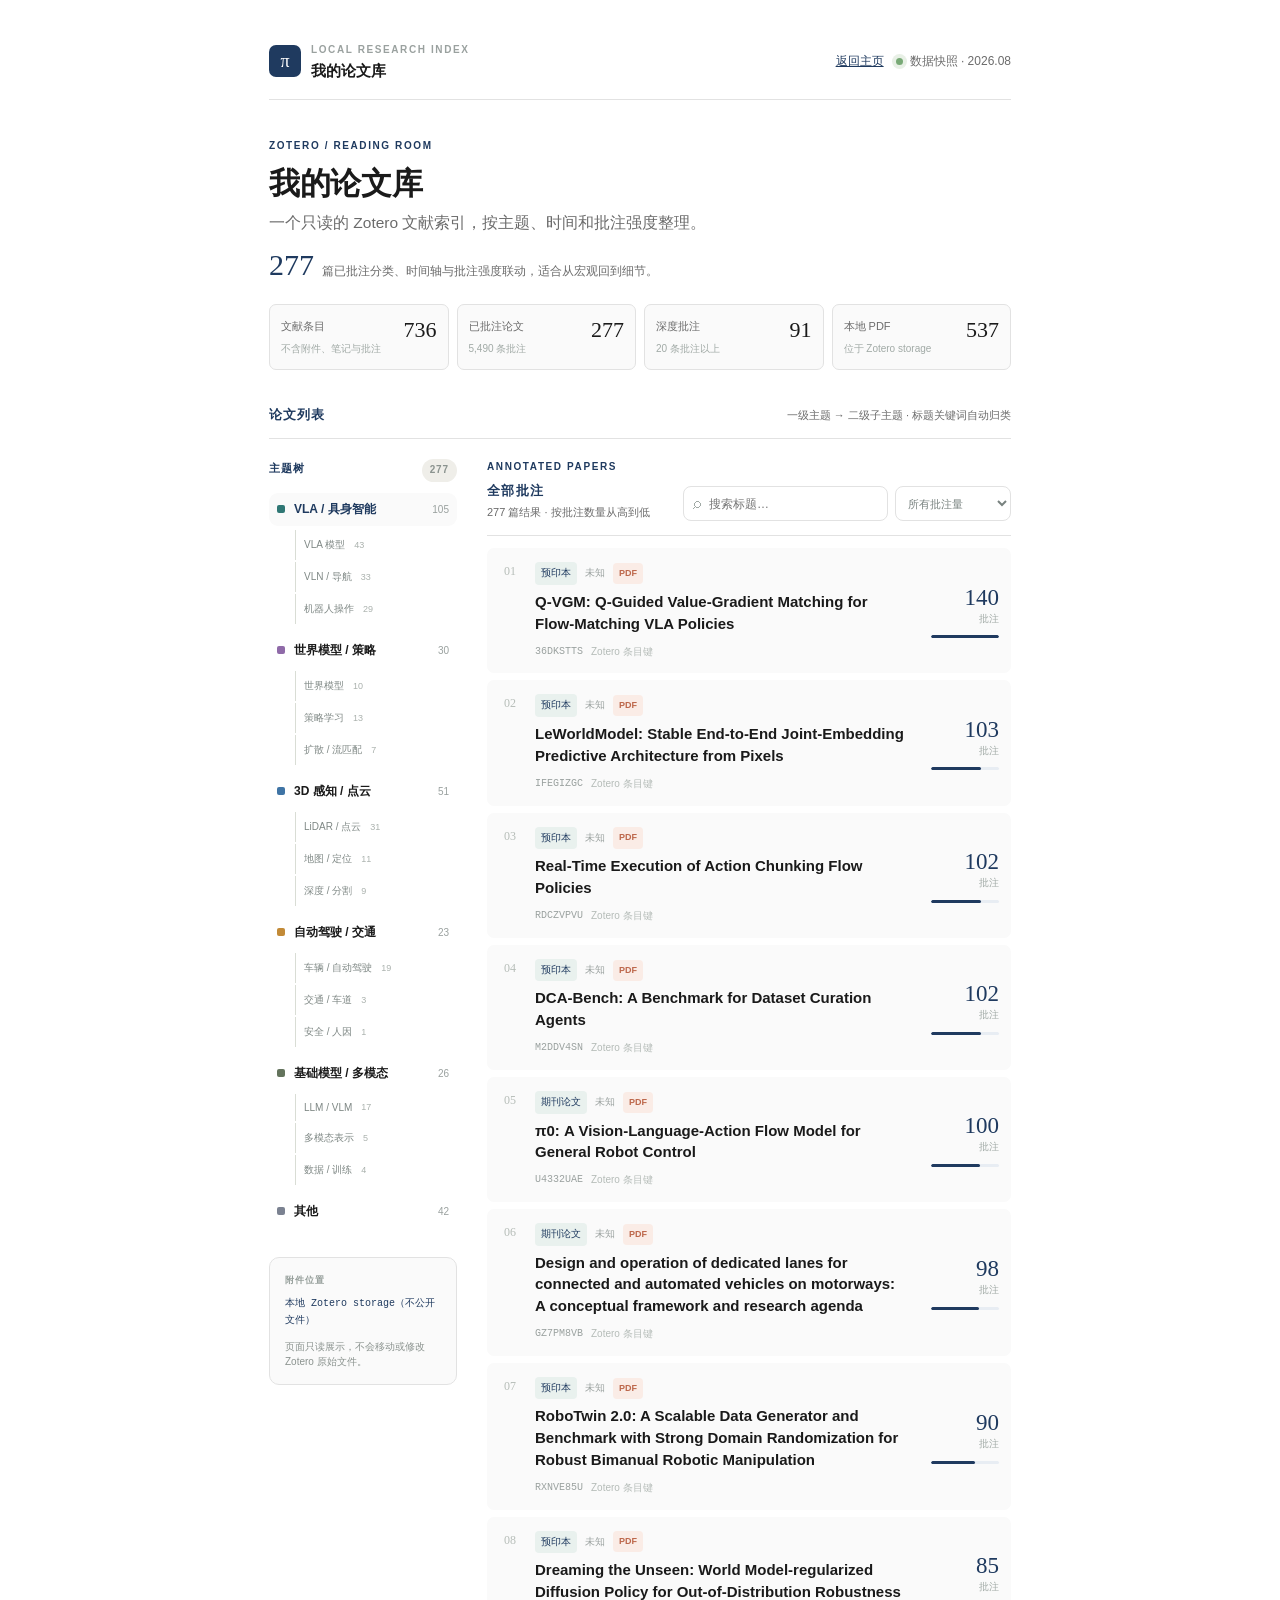
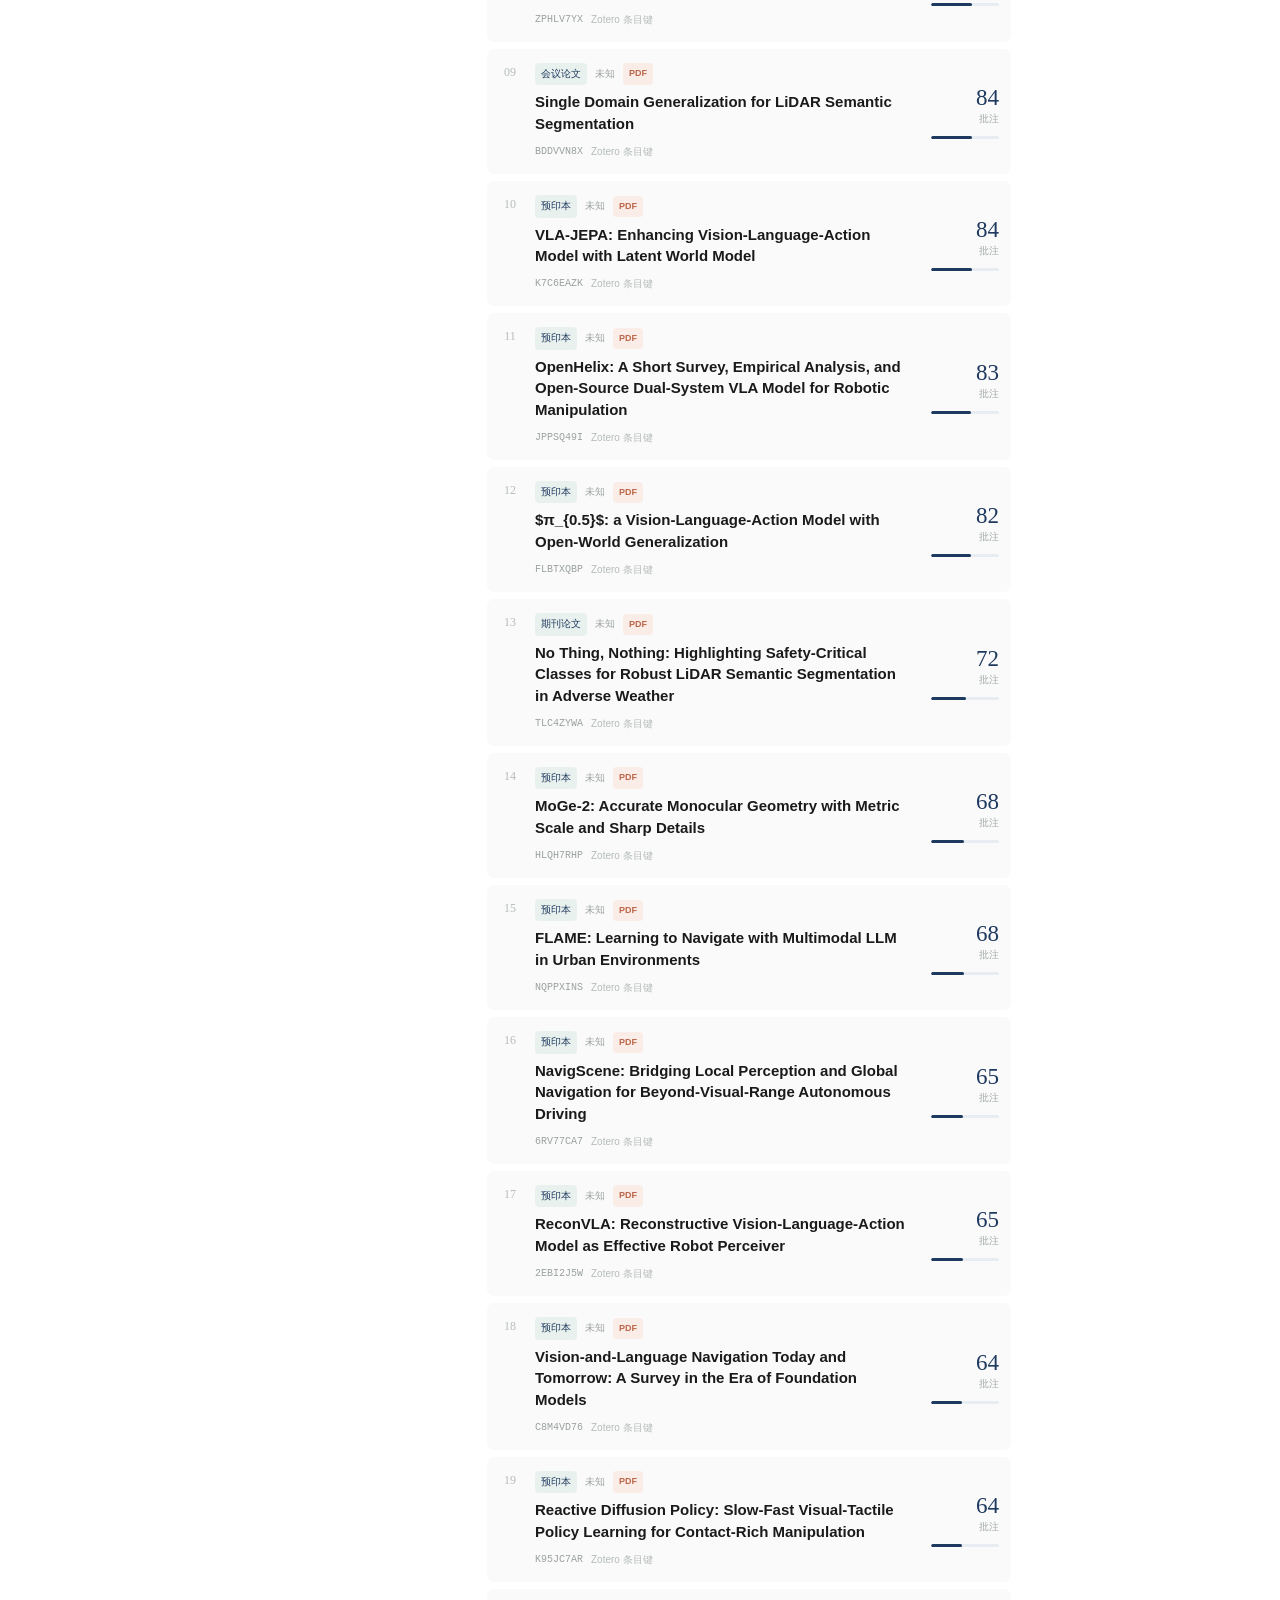
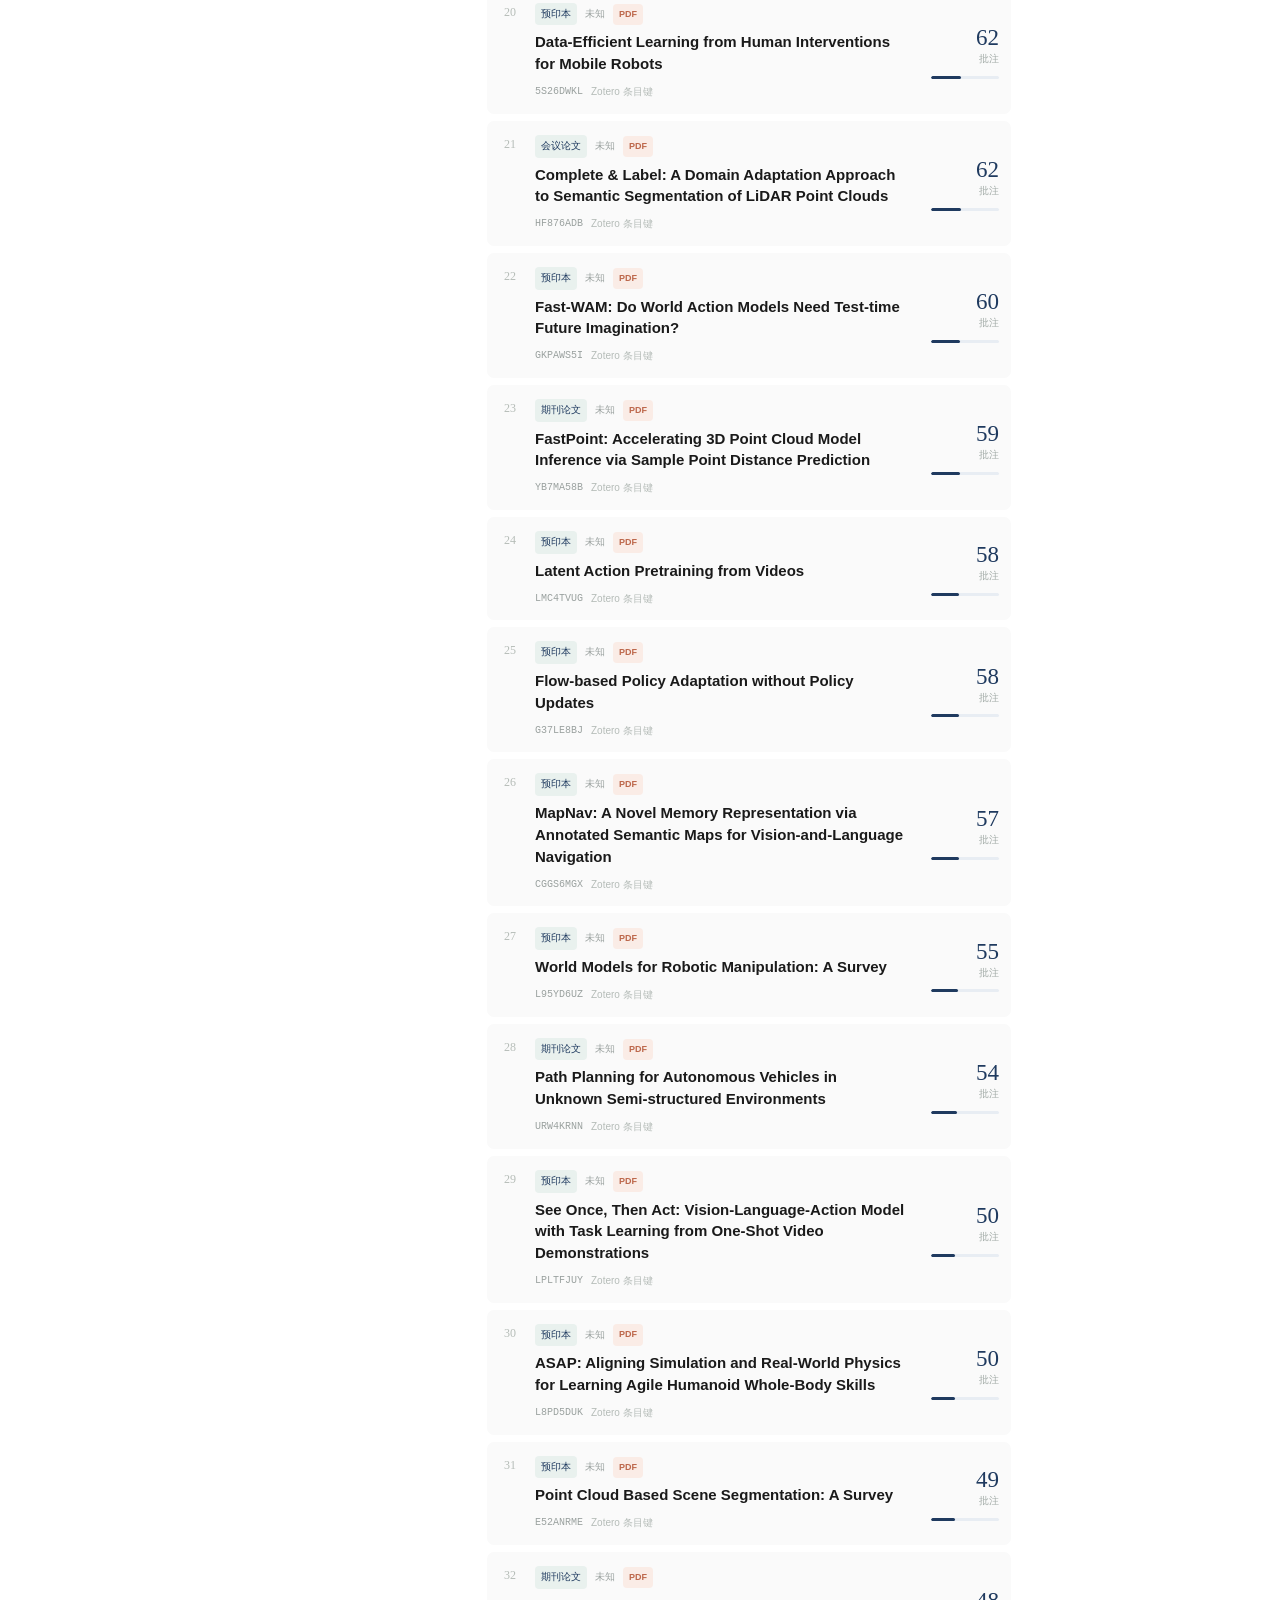
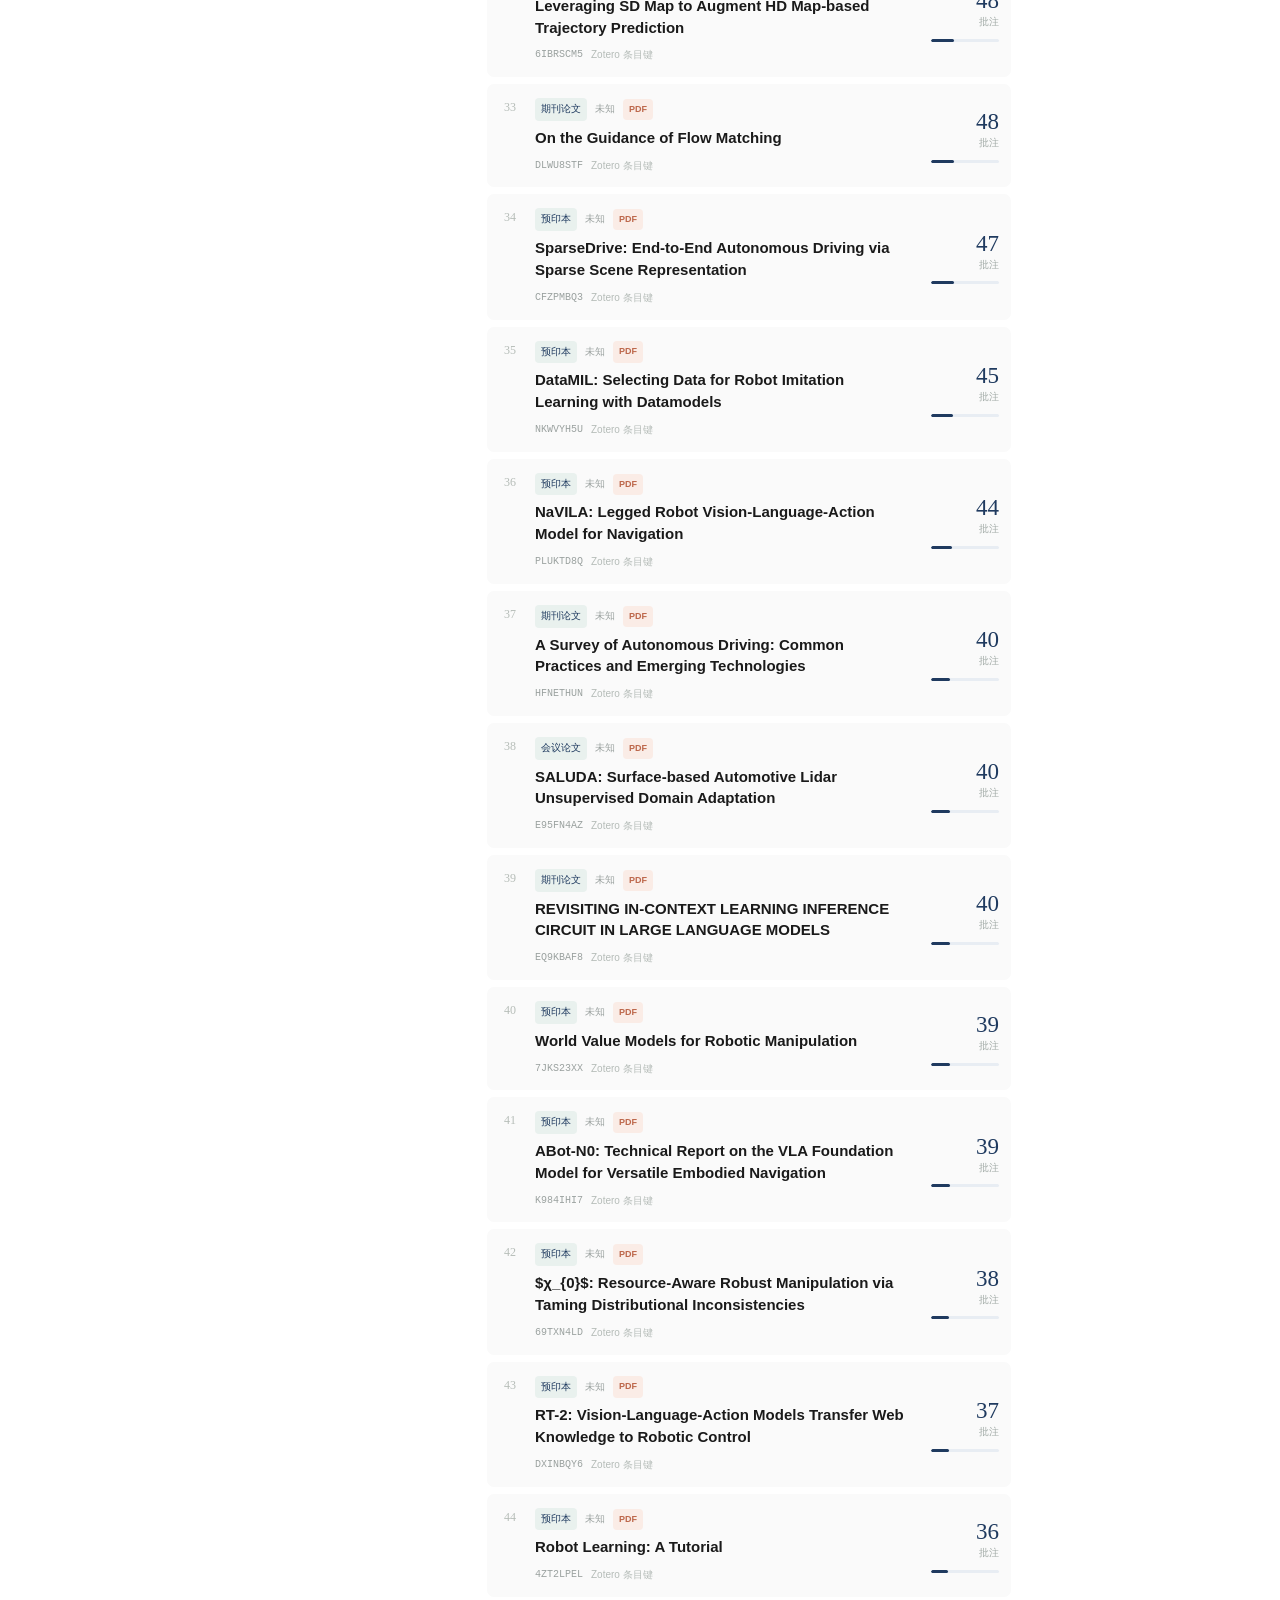
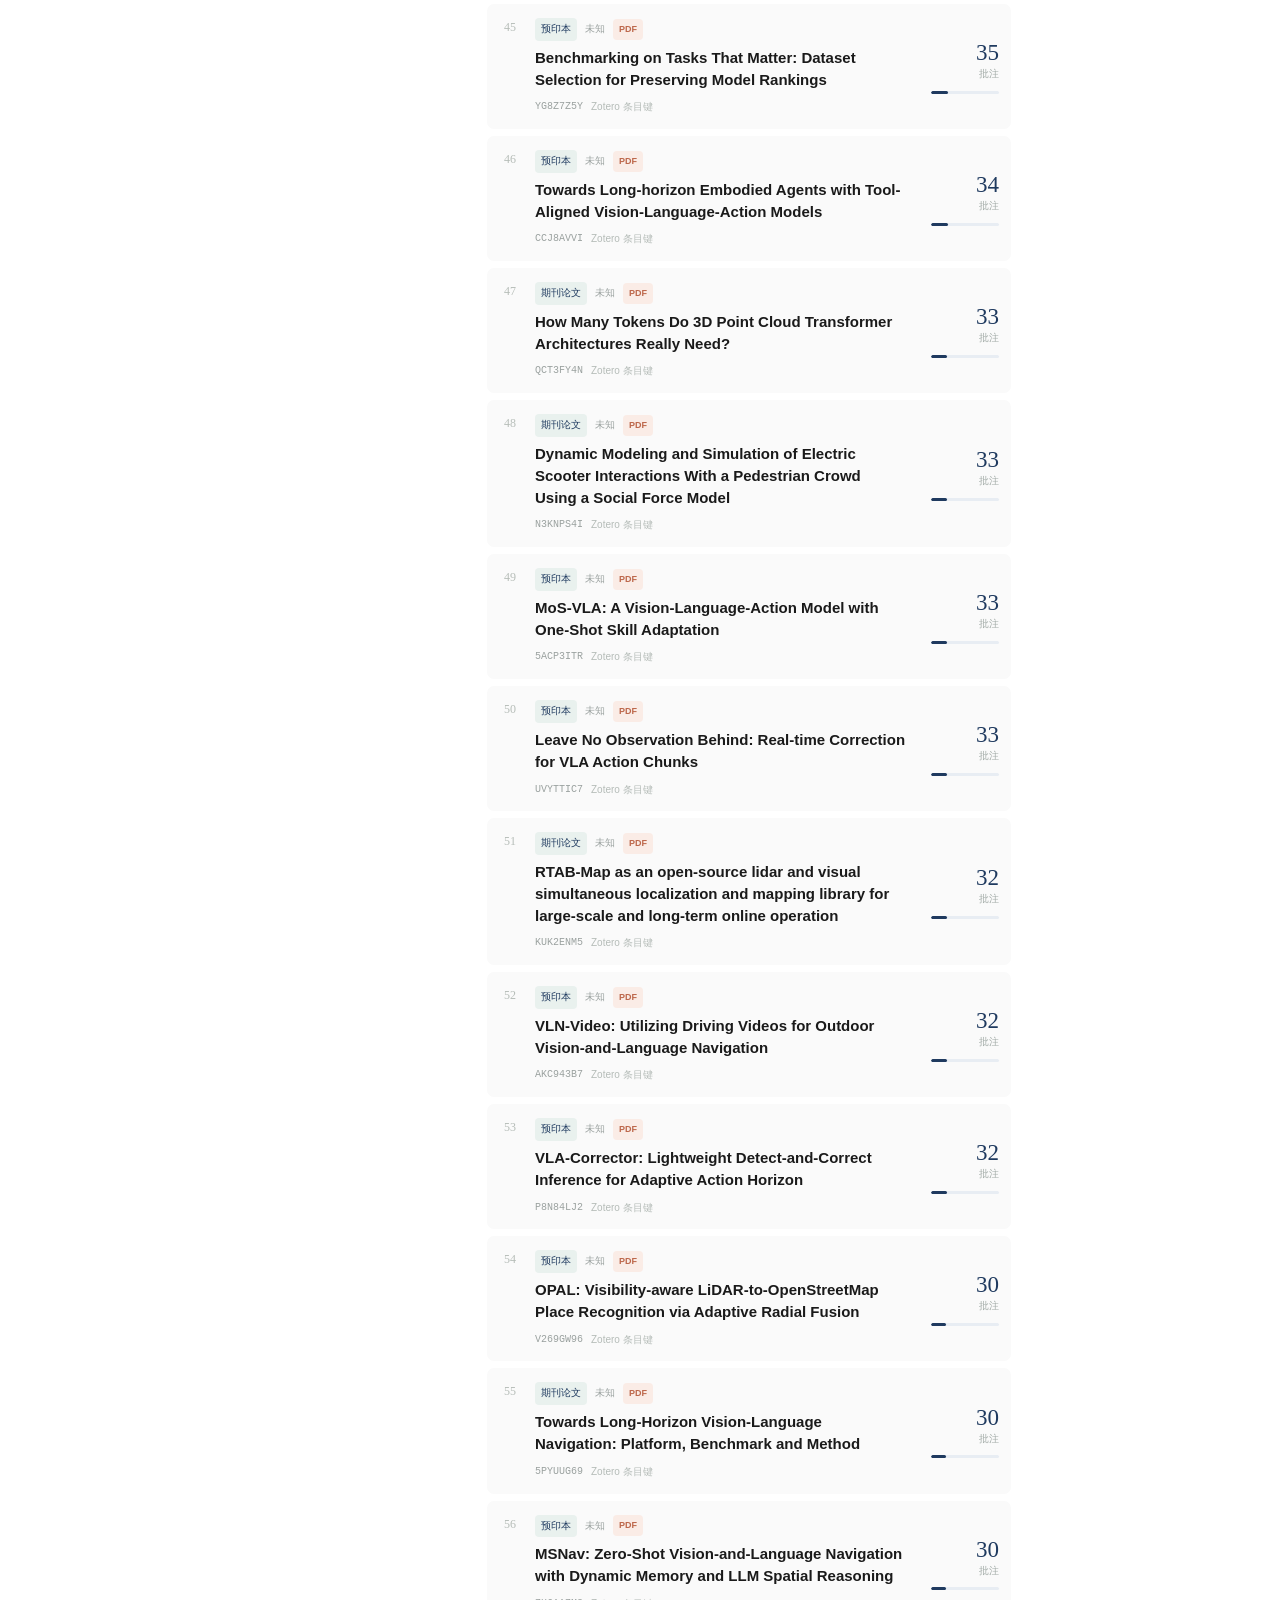
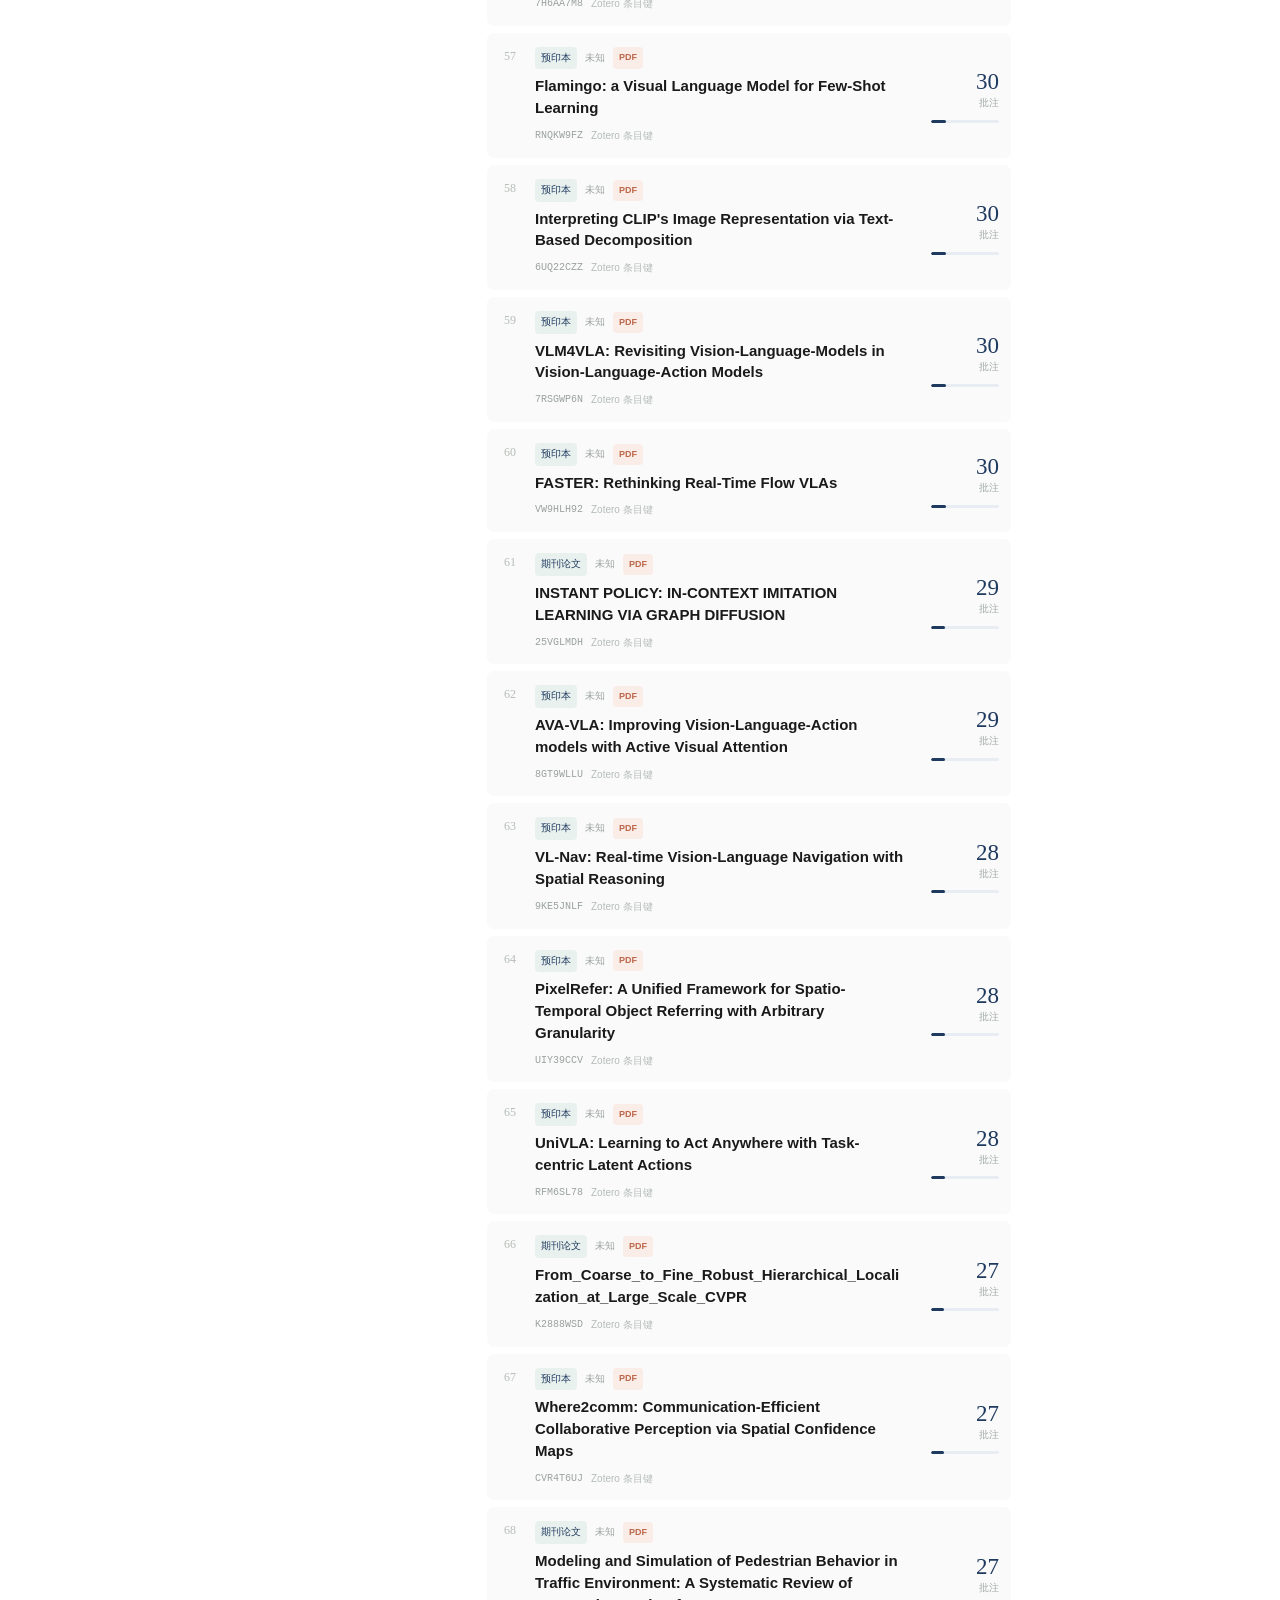
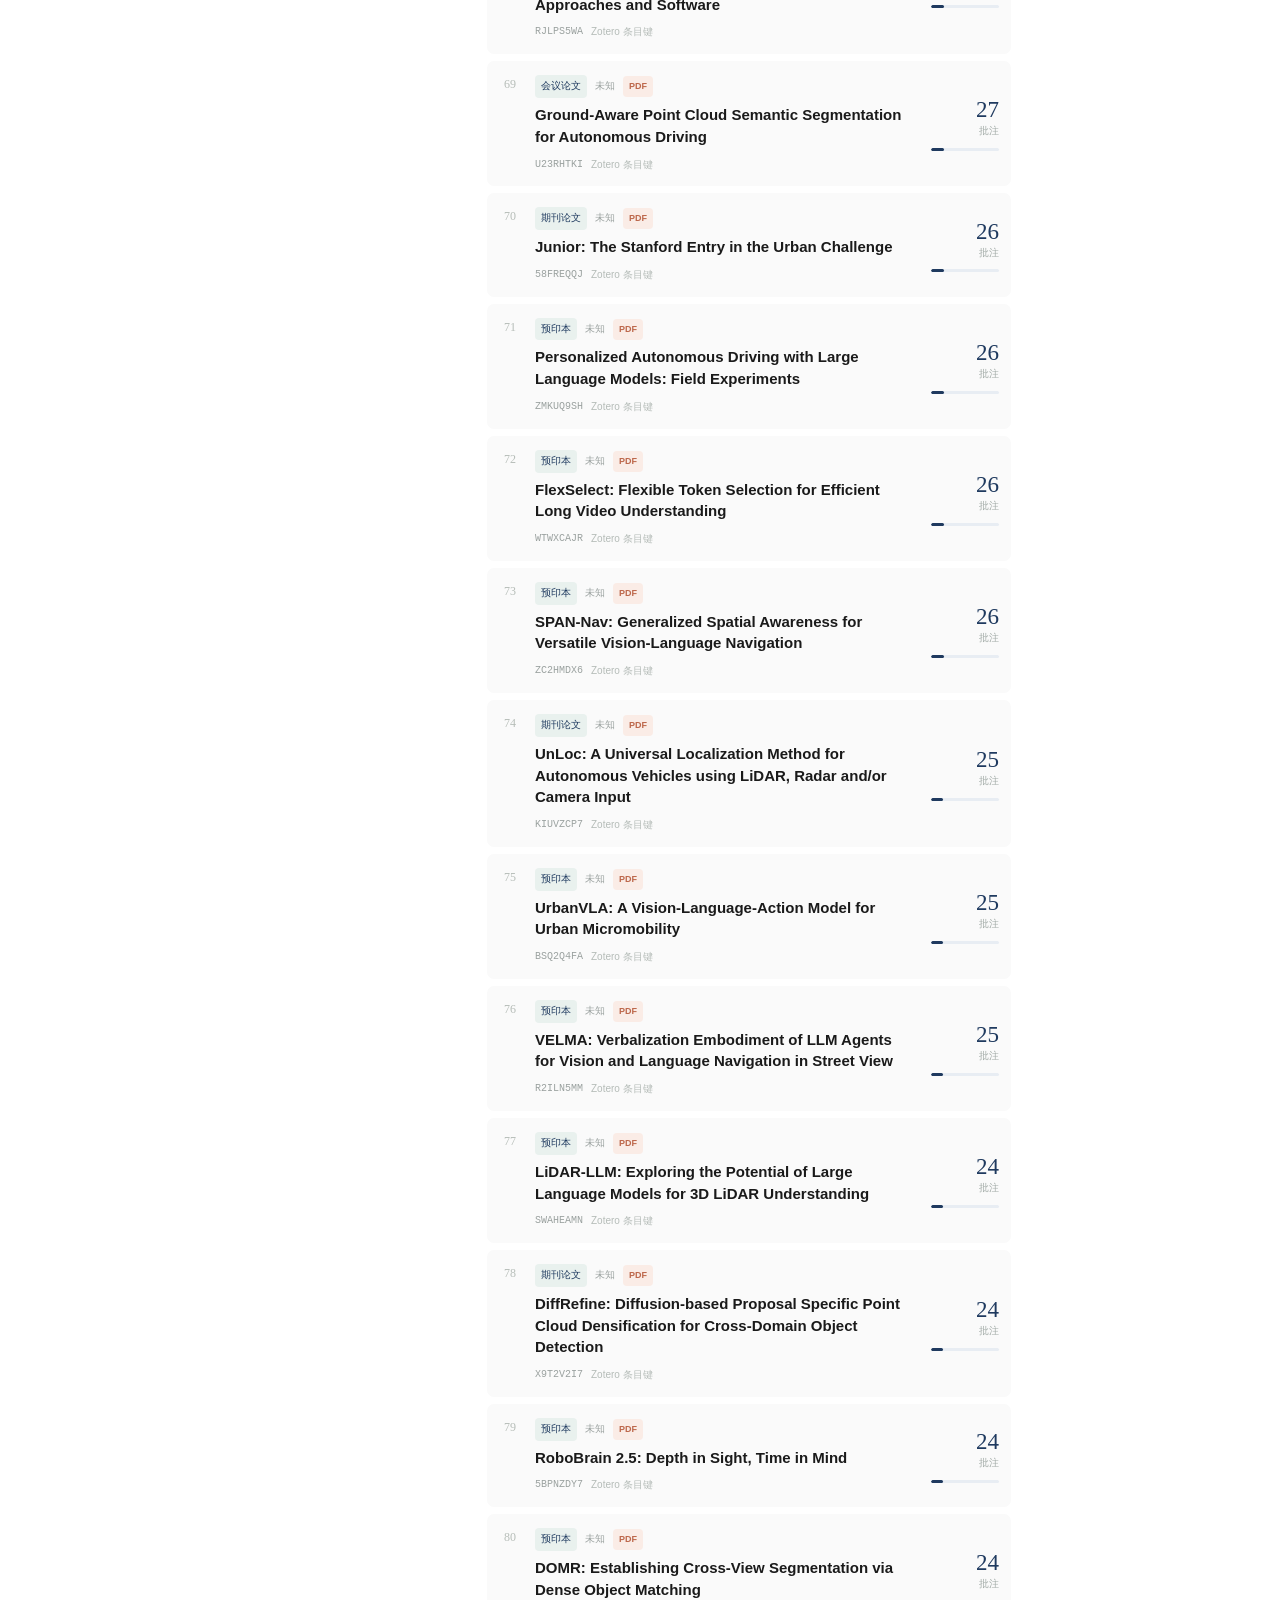
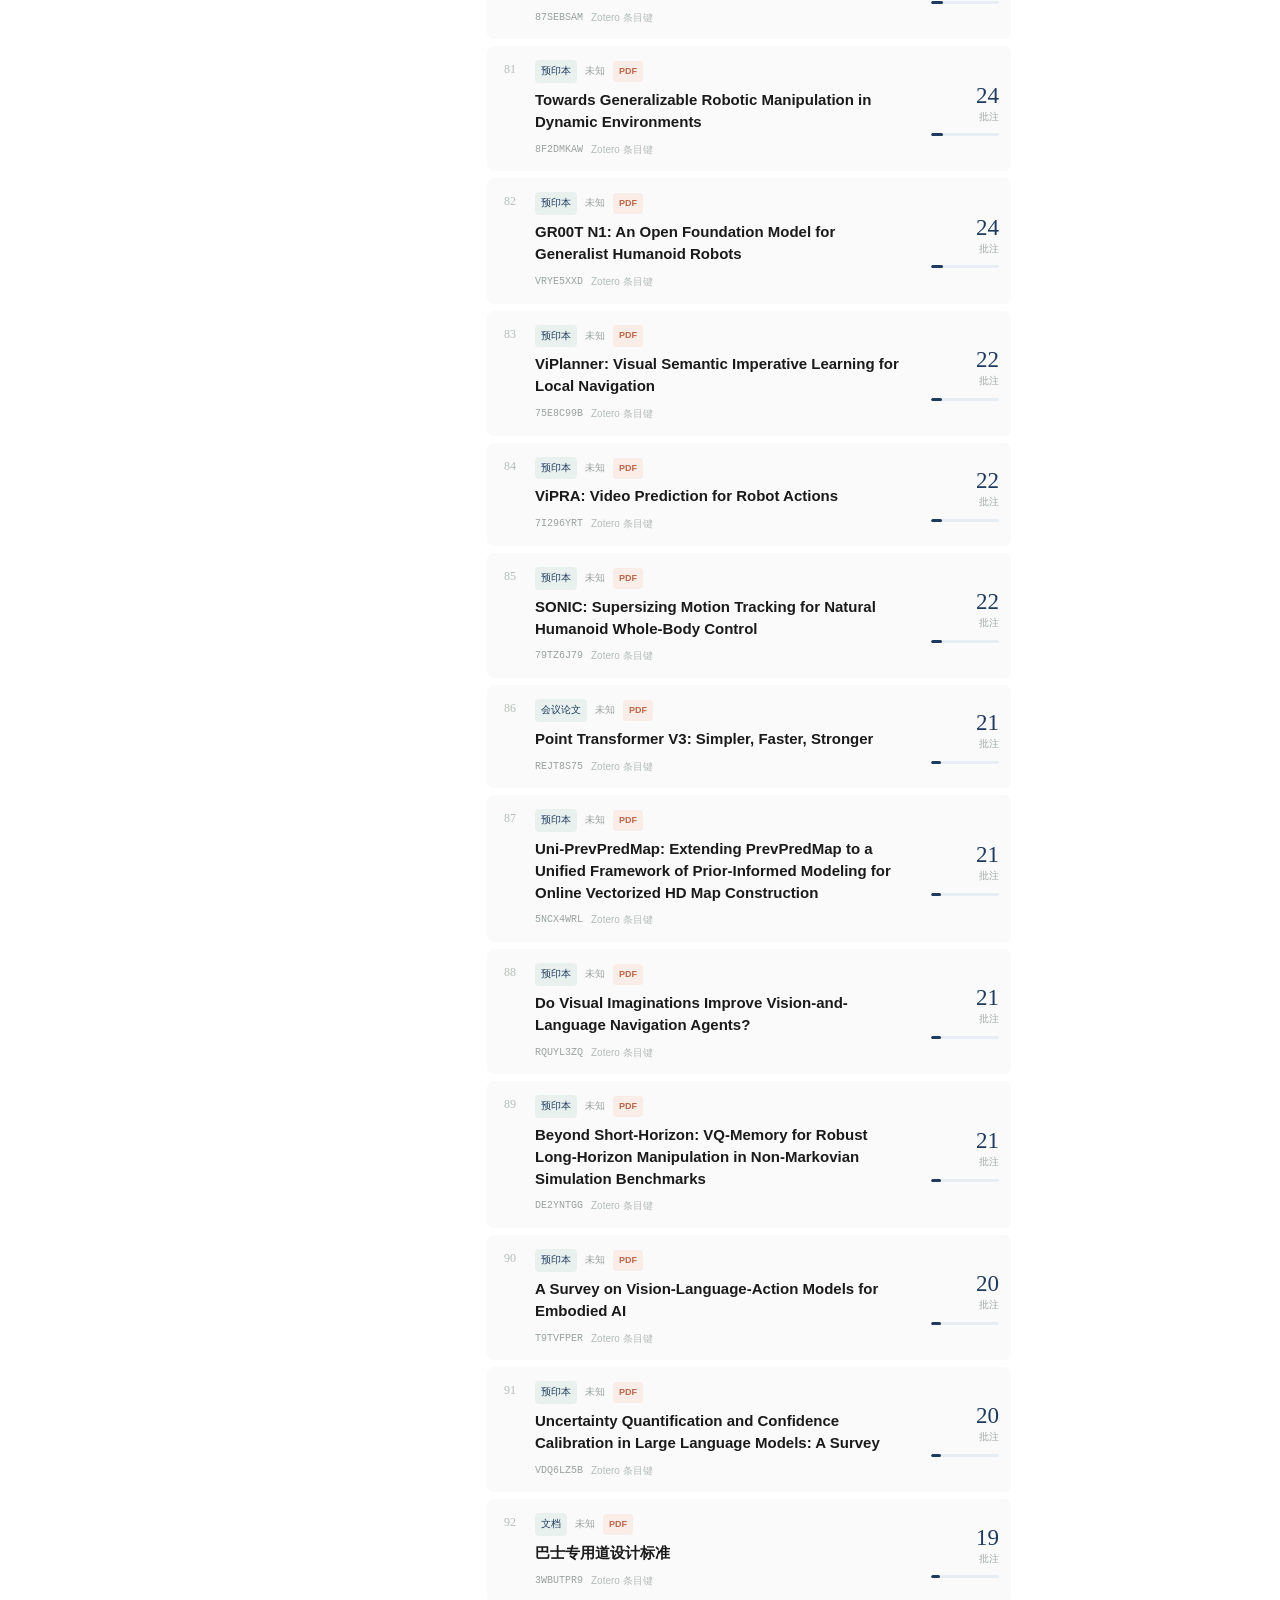
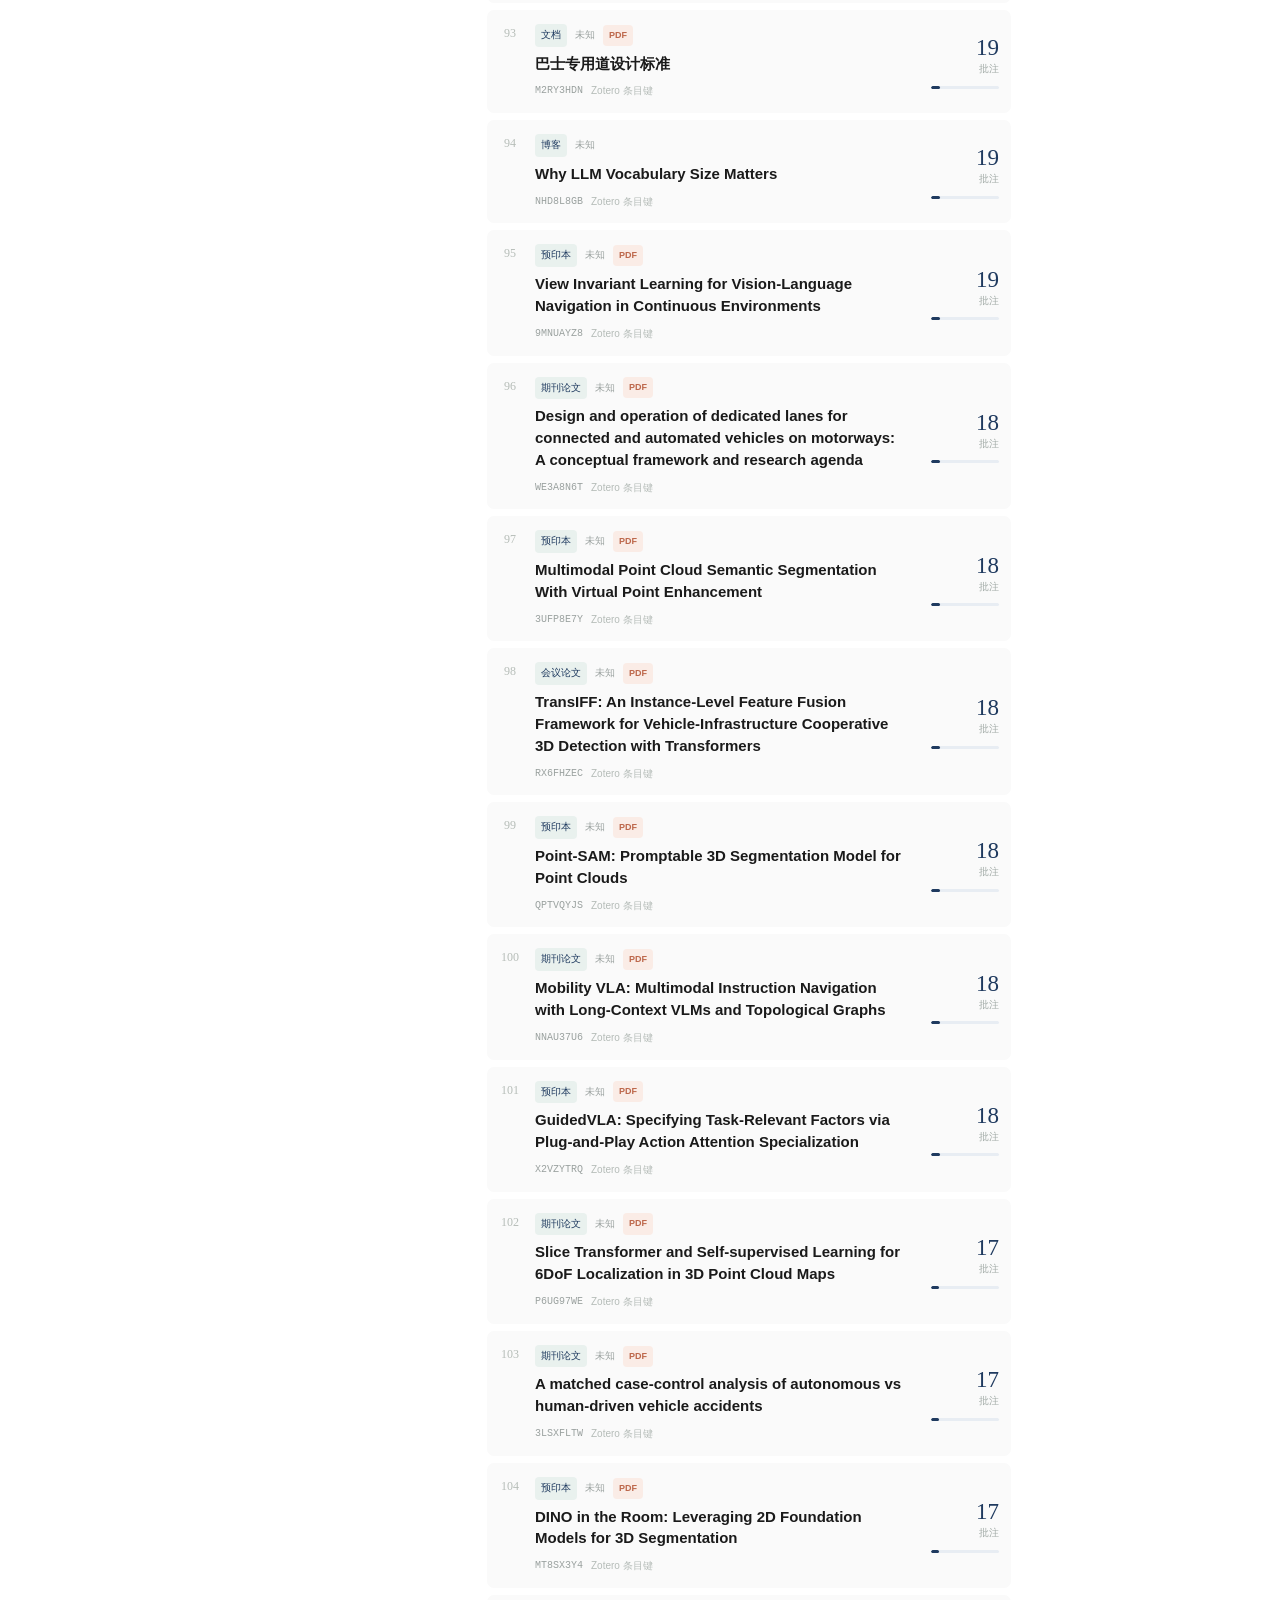
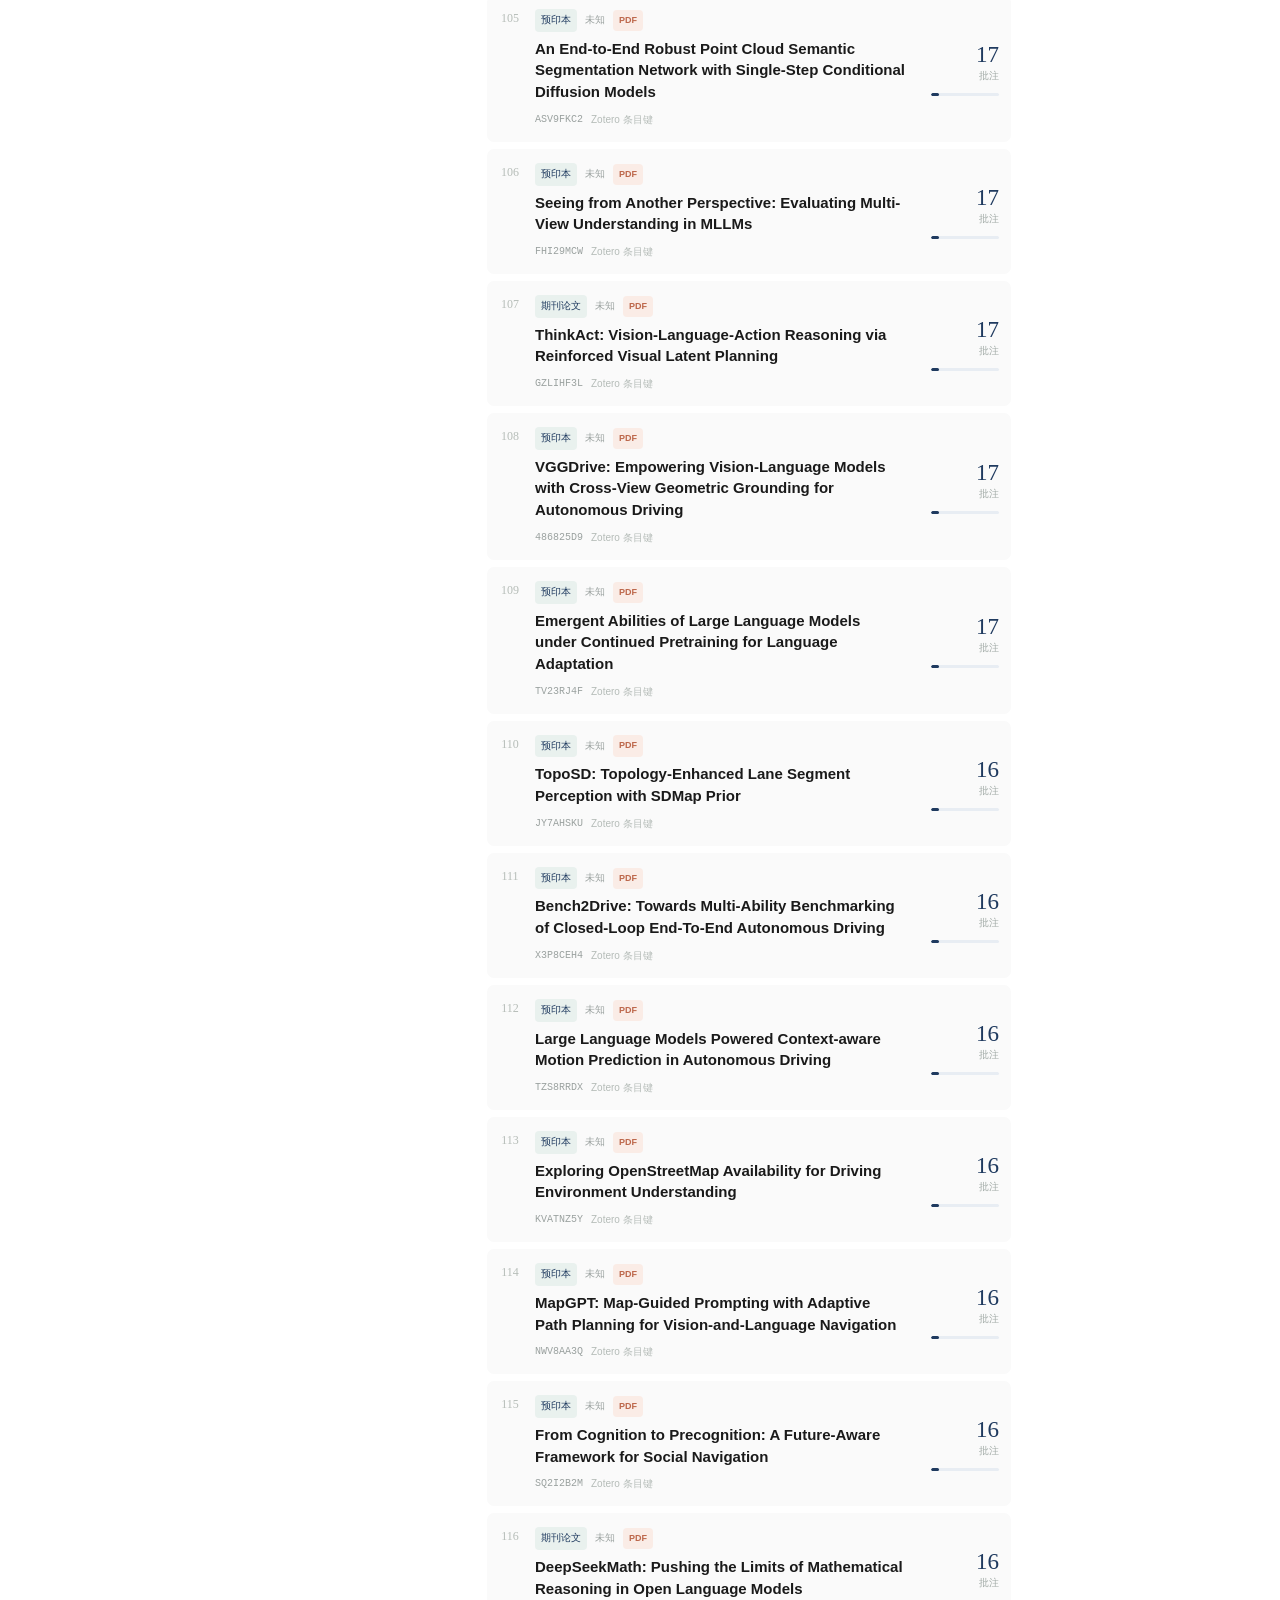
==== commit 4cc4d335: "Refine paper descriptions and simplify library view" ====
--- a/library.html
+++ b/library.html
@@ -1,5 +1,5 @@
 <!doctype html><html lang="zh-CN"><head><meta charset="utf-8"><meta name="viewport" content="width=device-width,initial-scale=1"><title>我的论文库 · 批注索引</title>
 <style>
-:root{--ink:#202a2c;--muted:#758083;--paper:#fbfaf7;--line:#e5e6df;--teal:#2f7774;--orange:#d97757;--purple:#8f6aa8;--blue:#3f74a5;--gold:#c28a37;--green:#63735c}*{box-sizing:border-box}body{margin:0;background:var(--paper);color:var(--ink);font-family:Arial,"Helvetica Neue",sans-serif}.shell{max-width:1380px;margin:auto;padding:0 38px 38px}.top{height:76px;border-bottom:1px solid var(--line);display:flex;align-items:center;justify-content:space-between}.brand{display:flex;align-items:center;gap:12px}.mark{width:34px;height:34px;display:grid;place-items:center;border-radius:10px;background:var(--ink);color:#fff;font:20px Georgia}.eyebrow{margin:0;color:#9aa19f;font-size:10px;letter-spacing:.16em;font-weight:700}.brandname{margin:3px 0 0;font:18px Georgia}.status{color:var(--muted);font-size:12px}.dot{display:inline-block;width:7px;height:7px;margin-right:7px;border-radius:50%;background:#78a976;box-shadow:0 0 0 4px #e8f0e6}.hero{padding:52px 0 28px;display:flex;justify-content:space-between;gap:30px}.hero h1{max-width:800px;margin:12px 0;font:400 clamp(38px,5vw,62px)/1.04 Georgia;letter-spacing:-.04em}.hero h1 em{color:var(--teal);font-style:normal}.lede{max-width:630px;color:var(--muted);line-height:1.7;font-size:15px}.aside{width:240px;align-self:end;color:var(--muted);font-size:12px;line-height:1.6}.aside strong{color:var(--teal);font:400 42px Georgia}.stats{display:grid;grid-template-columns:repeat(4,1fr);gap:10px;margin-bottom:25px}.stat{background:#fff;border:1px solid var(--line);border-radius:12px;padding:16px 18px;display:grid;grid-template-columns:1fr auto}.stat span{font-size:11px;color:var(--muted)}.stat strong{grid-row:span 2;font:400 28px Georgia}.stat small{margin-top:6px;font-size:10px;color:#a1aaa6}.toolbar{display:flex;justify-content:space-between;align-items:center;margin-bottom:17px}.tabs{display:flex;gap:3px;padding:3px;border-radius:9px;background:#efeee9}.tabs button{border:0;border-radius:7px;padding:8px 14px;background:transparent;color:#7f8885;font-size:11px;cursor:pointer}.tabs button.active{background:#fff;color:var(--teal);font-weight:700;box-shadow:0 2px 7px #26363810}.toolbar>span{color:#9aa19f;font-size:11px}.content{display:grid;grid-template-columns:255px minmax(0,1fr);gap:42px}.side{position:sticky;top:18px;align-self:start}.sidehead{display:flex;justify-content:space-between;font-size:12px;font-weight:700;margin-bottom:11px}.pill{padding:3px 8px;border-radius:20px;background:#efeee9;color:#8b938f;font-size:10px}.nav{display:grid;gap:3px}.nav button{width:100%;padding:9px 9px;border:0;border-radius:9px;background:transparent;display:flex;align-items:center;gap:9px;color:var(--ink);text-align:left;cursor:pointer}.nav button:hover,.nav button.active{background:#fff;box-shadow:0 3px 14px #2636380c}.nav button.active .main-label{color:var(--teal)}.icon{width:8px;height:8px;border-radius:2px;flex:none}.main-label{font-size:12px;font-weight:600;flex:1}.sub-count{color:#9aa19f;font-size:10px}.subnav{display:grid;gap:2px;margin:1px 0 7px 26px}.subnav button{padding:7px 8px;border:0;border-left:1px solid #d9ddd5;border-radius:0 6px 6px 0;background:transparent;color:#7f8885;text-align:left;font-size:10px;cursor:pointer}.subnav button:hover,.subnav button.active{border-left:2px solid var(--teal);background:#fff;color:var(--teal);font-weight:700}.subnav small{float:right;color:#aab1ad;font-size:9px;font-weight:400}.note{margin-top:29px;padding:15px;border-radius:10px;background:#f1f1eb}.note label{display:block;margin-bottom:8px;color:#969f9b;font-size:9px;letter-spacing:.12em;font-weight:700}.note code{display:block;color:var(--teal);font-size:10px;overflow-wrap:anywhere}.note p{margin:9px 0 0;color:#8b938f;font-size:10px;line-height:1.5}.head{display:flex;justify-content:space-between;align-items:end;gap:18px;border-bottom:1px solid var(--line);padding-bottom:16px}.head h2{margin:6px 0 3px;font:400 28px Georgia}.sub{margin:0;color:var(--muted);font-size:11px}.controls{display:flex;gap:7px}.search{height:35px;width:205px;padding:0 9px;border:1px solid var(--line);border-radius:8px;background:#fff;display:flex;align-items:center;gap:6px;color:#a1aaa6}.search input{width:100%;border:0;outline:0;background:transparent;font-size:12px}.controls select{height:35px;padding:0 8px;border:1px solid var(--line);border-radius:8px;background:#fff;color:#78827f;font-size:11px}.list{display:grid;gap:7px;padding-top:12px}.card{display:grid;grid-template-columns:28px minmax(0,1fr) 82px;gap:11px;padding:14px 12px 13px 8px;border:1px solid transparent;border-radius:10px;background:#ffffff94}.card:hover{background:#fff;border-color:var(--line)}.rank{padding-top:2px;text-align:center;color:#b6bdb8;font:12px Georgia}.meta{display:flex;align-items:center;gap:8px;margin-bottom:6px;color:#9aa19f;font-size:10px}.tag{padding:3px 6px;border-radius:4px;background:#e9f1ee;color:var(--teal)}.pdf{padding:3px 6px;border-radius:4px;background:#faece6;color:#bd684c;font-size:9px;font-weight:700}.title{margin:0;font:400 16px/1.28 Georgia;overflow-wrap:anywhere}.foot{display:flex;gap:8px;margin-top:9px;color:#b5bcb8;font-size:10px}.key{font-family:monospace;color:#9aa19f}.score{text-align:right;align-self:center}.score strong{display:block;color:var(--orange);font:400 23px Georgia}.score span{display:block;color:#a1aaa6;font-size:10px}.bar{width:68px;height:3px;margin:8px 0 0 auto;border-radius:9px;background:#f0e3dc;overflow:hidden}.bar i{display:block;height:100%;border-radius:inherit;background:var(--orange)}.map{display:none;padding-top:13px}.map-head{display:flex;justify-content:space-between;align-items:end;gap:18px;margin-bottom:16px}.map-head h2{margin:6px 0 3px;font:400 28px Georgia}.map-head p{margin:0;color:var(--muted);font-size:11px}.legend{display:flex;flex-wrap:wrap;gap:10px;color:#8b938f;font-size:10px}.legend i{display:inline-block;width:7px;height:7px;margin-right:4px;border-radius:2px}.timeline{display:grid;gap:12px}.year-row{display:grid;grid-template-columns:70px minmax(0,1fr);gap:16px;align-items:start}.year-label{padding-top:11px;text-align:right;color:#798682;font:400 18px Georgia}.year-content{min-width:0;padding:11px 0 15px;border-top:1px solid var(--line)}.year-summary{display:flex;align-items:baseline;gap:10px;margin-bottom:9px}.year-summary strong{font:400 15px Georgia}.year-summary span{color:#9aa19f;font-size:10px}.chips{display:grid;grid-template-columns:repeat(auto-fit,minmax(220px,1fr));gap:8px}.chip{min-width:0;min-height:62px;padding:10px 11px;border:1px solid var(--line);border-left:3px solid var(--teal);border-radius:8px;background:#fff;display:flex;flex-direction:column;justify-content:space-between;gap:7px}.chip-title{display:-webkit-box;-webkit-box-orient:vertical;-webkit-line-clamp:2;overflow:hidden;overflow-wrap:anywhere;color:#465250;font:400 12px/1.35 Georgia}.chip-bottom{display:flex;justify-content:space-between;align-items:center;color:#a1aaa6;font-size:9px}.chip-bottom b{color:var(--orange);font:400 13px Georgia}.more{align-self:stretch;display:grid;place-items:center;padding:8px;border-radius:8px;background:#f0f0ea;color:#8b938f;font-size:10px}.footer{display:flex;justify-content:space-between;margin-top:42px;padding-top:16px;border-top:1px solid var(--line);color:#a6ada9;font-size:10px}@media(max-width:900px){.shell{padding:0 22px 30px}.hero{padding-top:40px}.content{grid-template-columns:1fr;gap:24px}.side{position:static}.note{display:none}.head{align-items:start;flex-direction:column}.controls{width:100%}.search{flex:1}.aside{display:none}.year-row{grid-template-columns:54px minmax(0,1fr)}.year-label{font-size:15px}.chips{grid-template-columns:repeat(auto-fit,minmax(190px,1fr))}}@media(max-width:560px){.shell{padding:0 16px 24px}.status{display:none}.hero h1{font-size:42px}.stats{grid-template-columns:repeat(2,1fr);margin-bottom:22px}.toolbar{align-items:start;gap:10px;flex-direction:column}.nav{grid-template-columns:1fr}.card{grid-template-columns:24px minmax(0,1fr)}.score{grid-column:2;text-align:left;display:flex;align-items:center;gap:7px}.score strong{font-size:19px}.score span{display:inline}.bar{margin:0 0 0 5px}.map-head{align-items:start;flex-direction:column}.year-row{grid-template-columns:40px minmax(0,1fr);gap:9px}.year-label{font-size:13px}.chips{grid-template-columns:1fr}.chip{min-height:58px}.footer{flex-direction:column;gap:6px}}</style><link rel="stylesheet" href="library-overrides.css"></head><body><main class="shell"><header class="top"><div class="brand"><div class="mark">π</div><div><p class="eyebrow">LOCAL RESEARCH INDEX</p><p class="brandname">我的论文库</p></div></div><div class="status"><a href="zh.html">返回主页</a><span class="dot"></span>数据快照 · 2026.08</div></header><section class="hero"><div><p class="eyebrow" style="color:var(--orange)">ZOTERO / READING ROOM</p><h1>我的论文库</h1><p class="lede">一个只读的 Zotero 文献索引，按主题、时间和批注强度整理。</p></div><div class="aside"><strong>277</strong> 篇已批注<p>分类、时间轴与批注强度联动，适合从宏观回到细节。</p></div></section><section class="stats"><div class="stat"><span>文献条目</span><strong>736</strong><small>不含附件、笔记与批注</small></div><div class="stat"><span>已批注论文</span><strong>277</strong><small>5,490 条批注</small></div><div class="stat"><span>深度批注</span><strong id="deep">—</strong><small>20 条批注以上</small></div><div class="stat"><span>本地 PDF</span><strong>537</strong><small>位于 Zotero storage</small></div></section><div class="toolbar"><div class="tabs"><button id="listTab" class="active">论文列表</button><button id="mapTab">研究脉络</button></div><span>一级主题 → 二级子主题 · 标题关键词自动归类</span></div><div class="content"><aside class="side"><div class="sidehead"><span>主题树</span><span class="pill" id="count">277</span></div><nav class="nav" id="nav"></nav><div class="note"><label>附件位置</label><code>本地 Zotero storage（不公开文件）</code><p>页面只读展示，不会移动或修改 Zotero 原始文件。</p></div></aside><section><div id="listView"><div class="head"><div><p class="eyebrow" style="color:var(--orange)">ANNOTATED PAPERS</p><h2 id="heading">全部批注</h2><p class="sub" id="sub"></p></div><div class="controls"><label class="search"><span>⌕</span><input id="query" placeholder="搜索标题…"></label><select id="threshold"><option value="all">所有批注量</option><option value="deep">深度批注 · 20+</option><option value="light">轻量批注 · 1–19</option></select></div></div><div class="list" id="list"></div></div><div id="mapView" class="map"><div class="map-head"><div><p class="eyebrow" style="color:var(--orange)">RESEARCH TIMELINE</p><h2>阅读轨迹</h2><p>每一行是一年；卡片按二级主题着色，批注数代表投入深度。</p></div><div class="legend"><span><i style="background:var(--teal)"></i>VLA</span><span><i style="background:var(--purple)"></i>世界模型</span><span><i style="background:var(--blue)"></i>3D 感知</span><span><i style="background:var(--gold)"></i>交通</span></div></div><div class="timeline" id="timeline"></div></div></section></div><footer class="footer"><span>Built from local Zotero data</span><span>批注优先 · 只读索引 · 不上传文件</span></footer></main><script>
-(async()=>{const raw=await fetch('app/library-data.ts').then(r=>r.text());const items=JSON.parse(raw.split('annotatedItems: LibraryItem[] = ')[1].split(';')[0]);const labels={preprint:'预印本',journalArticle:'期刊论文',conferencePaper:'会议论文',webpage:'网页',book:'书籍',bookSection:'书籍章节',document:'文档',presentation:'演示文稿',blogPost:'博客'};const groups=[{id:'vla',label:'VLA / 具身智能',color:'#2f7774',subs:[['vla_model','VLA 模型',/vla|vision-language-action/],['vln','VLN / 导航',/vln|navigation|nav/],['robot','机器人操作',/robot|manipulation|humanoid|embodied/]]},{id:'world',label:'世界模型 / 策略',color:'#8f6aa8',subs:[['world_model','世界模型',/world model|dream|imagination/],['policy','策略学习',/policy|reinforcement|rl|imitation/],['diffusion','扩散 / 流匹配',/diffusion|flow matching/]]},{id:'perception',label:'3D 感知 / 点云',color:'#3f74a5',subs:[['lidar','LiDAR / 点云',/lidar|point cloud/],['map','地图 / 定位',/map|localization|bev/],['depth','深度 / 分割',/depth|segmentation/]]},{id:'driving',label:'自动驾驶 / 交通',color:'#c28a37',subs:[['vehicle','车辆 / 自动驾驶',/autonomous driving|vehicle|driving/],['traffic','交通 / 车道',/traffic|lane|road/],['safety','安全 / 人因',/safety|pedestrian/]]},{id:'foundation',label:'基础模型 / 多模态',color:'#63735c',subs:[['llm','LLM / VLM',/llm|language model|vlm/],['multimodal','多模态表示',/multimodal|clip|vision-language/],['data','数据 / 训练',/dataset|benchmark|training/]]},{id:'other',label:'其他',color:'#7b8291',subs:[['other','其他',/.*/]]}];function path(x){const t=x.title.toLowerCase();for(const g of groups){for(const s of g.subs){if(s[2].test(t))return[g.id,s[0]]}}return['other','other']}function year(x){return((x.date.match(/\\b(19|20)\\d{2}\\b/)||[])[0]||'未知')}document.querySelector('#deep').textContent=items.filter(x=>x.annotations>=20).length;const counts={};groups.forEach(g=>{counts[g.id]=items.filter(x=>path(x)[0]===g.id).length;g.subs.forEach(s=>counts[s[0]]=items.filter(x=>path(x)[1]===s[0]).length)});let active='all';const nav=document.querySelector('#nav');groups.forEach(g=>{const b=document.createElement('button');b.innerHTML='<i class="icon" style="background:'+g.color+'"></i><span class="main-label">'+g.label+'</span><span class="sub-count">'+counts[g.id]+'</span>';b.onclick=()=>{active=g.id;document.querySelectorAll('.nav button,.subnav button').forEach(x=>x.classList.remove('active'));b.classList.add('active');render()};nav.appendChild(b);if(g.subs.length>1){const sub=document.createElement('div');sub.className='subnav';g.subs.forEach(s=>{const sb=document.createElement('button');sb.dataset.id=s[0];sb.innerHTML=s[1]+'<small>'+counts[s[0]]+'</small>';sb.onclick=()=>{active=s[0];document.querySelectorAll('.nav button,.subnav button').forEach(x=>x.classList.remove('active'));sb.classList.add('active');render()};sub.appendChild(sb)});nav.appendChild(sub)}});nav.firstChild.classList.add('active');function selected(x){const p=path(x);return active==='all'||active===p[0]||active===p[1]}function render(){const q=document.querySelector('#query').value.trim().toLowerCase(),th=document.querySelector('#threshold').value;const out=items.filter(x=>selected(x)&&(th==='all'||(th==='deep'?x.annotations>=20:x.annotations<20))&&(!q||[x.title,x.type,x.date].join(' ').toLowerCase().includes(q)));const selectedLabel=active==='all'?'全部批注':groups.flatMap(g=>[g,...g.subs.map(s=>({id:s[0],label:s[1]}))]).find(x=>x.id===active)?.label||'批注论文';document.querySelector('#heading').textContent=selectedLabel;document.querySelector('#sub').textContent=out.length+' 篇结果 · 按批注数量从高到低';document.querySelector('#count').textContent=out.length;document.querySelector('#list').innerHTML=out.length?out.map((x,i)=>'<article class="card"><div class="rank">'+String(i+1).padStart(2,'0')+'</div><div><div class="meta"><span class="tag">'+(labels[x.type]||x.type)+'</span><span>'+year(x)+'</span>'+(x.pdfs?'<span class="pdf">PDF</span>':'')+'</div><h3 class="title">'+x.title.replace(/</g,'&lt;')+'</h3><div class="foot"><span class="key">'+x.key+'</span><span class="hint">Zotero 条目键</span></div></div><div class="score"><strong>'+x.annotations+'</strong><span>批注</span><div class="bar"><i style="width:'+Math.min(x.annotations/140*100,100)+'%"></i></div></div></article>').join(''):'<div class="empty">没有匹配的论文</div>'}function renderMap(){const ys=[...new Set(items.filter(selected).map(year))].sort((a,b)=>b.localeCompare(a));document.querySelector('#timeline').innerHTML=ys.map(y=>{const all=items.filter(x=>year(x)===y&&selected(x)).sort((a,b)=>b.annotations-a.annotations),show=all.slice(0,8);return '<div class="year-row"><div class="year-label">'+y+'</div><div class="year-content"><div class="year-summary"><strong>'+y+'</strong><span>'+all.length+' 篇 · '+all.reduce((s,x)=>s+x.annotations,0)+' 条批注</span></div><div class="chips">'+show.map(x=>'<div class="chip" style="border-left-color:'+((groups.find(g=>g.id===path(x)[0])||groups[0]).color)+'"><div class="chip-title" title="'+x.title.replace(/"/g,'&quot;')+'">'+x.title+'</div><div class="chip-bottom"><span>'+((groups.flatMap(g=>g.subs.map(s=>({id:s[0],label:s[1]}))).find(s=>s.id===path(x)[1])||{}).label||'其他')+'</span><b>'+x.annotations+'</b></div></div>').join('')+(all.length>8?'<div class="more">+'+(all.length-8)+' 篇</div>':'')+'</div></div></div>'}).join('')}document.querySelector('#query').oninput=render;document.querySelector('#threshold').onchange=render;document.querySelector('#listTab').onclick=()=>{document.querySelector('#listView').style.display='block';document.querySelector('#mapView').style.display='none';document.querySelector('#listTab').classList.add('active');document.querySelector('#mapTab').classList.remove('active')};document.querySelector('#mapTab').onclick=()=>{document.querySelector('#listView').style.display='none';document.querySelector('#mapView').style.display='block';document.querySelector('#mapTab').classList.add('active');document.querySelector('#listTab').classList.remove('active');renderMap()};render();renderMap()})();
+:root{--ink:#202a2c;--muted:#758083;--paper:#fbfaf7;--line:#e5e6df;--teal:#2f7774;--orange:#d97757;--purple:#8f6aa8;--blue:#3f74a5;--gold:#c28a37;--green:#63735c}*{box-sizing:border-box}body{margin:0;background:var(--paper);color:var(--ink);font-family:Arial,"Helvetica Neue",sans-serif}.shell{max-width:1380px;margin:auto;padding:0 38px 38px}.top{height:76px;border-bottom:1px solid var(--line);display:flex;align-items:center;justify-content:space-between}.brand{display:flex;align-items:center;gap:12px}.mark{width:34px;height:34px;display:grid;place-items:center;border-radius:10px;background:var(--ink);color:#fff;font:20px Georgia}.eyebrow{margin:0;color:#9aa19f;font-size:10px;letter-spacing:.16em;font-weight:700}.brandname{margin:3px 0 0;font:18px Georgia}.status{color:var(--muted);font-size:12px}.dot{display:inline-block;width:7px;height:7px;margin-right:7px;border-radius:50%;background:#78a976;box-shadow:0 0 0 4px #e8f0e6}.hero{padding:52px 0 28px;display:flex;justify-content:space-between;gap:30px}.hero h1{max-width:800px;margin:12px 0;font:400 clamp(38px,5vw,62px)/1.04 Georgia;letter-spacing:-.04em}.hero h1 em{color:var(--teal);font-style:normal}.lede{max-width:630px;color:var(--muted);line-height:1.7;font-size:15px}.aside{width:240px;align-self:end;color:var(--muted);font-size:12px;line-height:1.6}.aside strong{color:var(--teal);font:400 42px Georgia}.stats{display:grid;grid-template-columns:repeat(4,1fr);gap:10px;margin-bottom:25px}.stat{background:#fff;border:1px solid var(--line);border-radius:12px;padding:16px 18px;display:grid;grid-template-columns:1fr auto}.stat span{font-size:11px;color:var(--muted)}.stat strong{grid-row:span 2;font:400 28px Georgia}.stat small{margin-top:6px;font-size:10px;color:#a1aaa6}.toolbar{display:flex;justify-content:space-between;align-items:center;margin-bottom:17px}.tabs{display:flex;gap:3px;padding:3px;border-radius:9px;background:#efeee9}.tabs button{border:0;border-radius:7px;padding:8px 14px;background:transparent;color:#7f8885;font-size:11px;cursor:pointer}.tabs button.active{background:#fff;color:var(--teal);font-weight:700;box-shadow:0 2px 7px #26363810}.toolbar>span{color:#9aa19f;font-size:11px}.content{display:grid;grid-template-columns:255px minmax(0,1fr);gap:42px}.side{position:sticky;top:18px;align-self:start}.sidehead{display:flex;justify-content:space-between;font-size:12px;font-weight:700;margin-bottom:11px}.pill{padding:3px 8px;border-radius:20px;background:#efeee9;color:#8b938f;font-size:10px}.nav{display:grid;gap:3px}.nav button{width:100%;padding:9px 9px;border:0;border-radius:9px;background:transparent;display:flex;align-items:center;gap:9px;color:var(--ink);text-align:left;cursor:pointer}.nav button:hover,.nav button.active{background:#fff;box-shadow:0 3px 14px #2636380c}.nav button.active .main-label{color:var(--teal)}.icon{width:8px;height:8px;border-radius:2px;flex:none}.main-label{font-size:12px;font-weight:600;flex:1}.sub-count{color:#9aa19f;font-size:10px}.subnav{display:grid;gap:2px;margin:1px 0 7px 26px}.subnav button{padding:7px 8px;border:0;border-left:1px solid #d9ddd5;border-radius:0 6px 6px 0;background:transparent;color:#7f8885;text-align:left;font-size:10px;cursor:pointer}.subnav button:hover,.subnav button.active{border-left:2px solid var(--teal);background:#fff;color:var(--teal);font-weight:700}.subnav small{float:right;color:#aab1ad;font-size:9px;font-weight:400}.note{margin-top:29px;padding:15px;border-radius:10px;background:#f1f1eb}.note label{display:block;margin-bottom:8px;color:#969f9b;font-size:9px;letter-spacing:.12em;font-weight:700}.note code{display:block;color:var(--teal);font-size:10px;overflow-wrap:anywhere}.note p{margin:9px 0 0;color:#8b938f;font-size:10px;line-height:1.5}.head{display:flex;justify-content:space-between;align-items:end;gap:18px;border-bottom:1px solid var(--line);padding-bottom:16px}.head h2{margin:6px 0 3px;font:400 28px Georgia}.sub{margin:0;color:var(--muted);font-size:11px}.controls{display:flex;gap:7px}.search{height:35px;width:205px;padding:0 9px;border:1px solid var(--line);border-radius:8px;background:#fff;display:flex;align-items:center;gap:6px;color:#a1aaa6}.search input{width:100%;border:0;outline:0;background:transparent;font-size:12px}.controls select{height:35px;padding:0 8px;border:1px solid var(--line);border-radius:8px;background:#fff;color:#78827f;font-size:11px}.list{display:grid;gap:7px;padding-top:12px}.card{display:grid;grid-template-columns:28px minmax(0,1fr) 82px;gap:11px;padding:14px 12px 13px 8px;border:1px solid transparent;border-radius:10px;background:#ffffff94}.card:hover{background:#fff;border-color:var(--line)}.rank{padding-top:2px;text-align:center;color:#b6bdb8;font:12px Georgia}.meta{display:flex;align-items:center;gap:8px;margin-bottom:6px;color:#9aa19f;font-size:10px}.tag{padding:3px 6px;border-radius:4px;background:#e9f1ee;color:var(--teal)}.pdf{padding:3px 6px;border-radius:4px;background:#faece6;color:#bd684c;font-size:9px;font-weight:700}.title{margin:0;font:400 16px/1.28 Georgia;overflow-wrap:anywhere}.foot{display:flex;gap:8px;margin-top:9px;color:#b5bcb8;font-size:10px}.key{font-family:monospace;color:#9aa19f}.score{text-align:right;align-self:center}.score strong{display:block;color:var(--orange);font:400 23px Georgia}.score span{display:block;color:#a1aaa6;font-size:10px}.bar{width:68px;height:3px;margin:8px 0 0 auto;border-radius:9px;background:#f0e3dc;overflow:hidden}.bar i{display:block;height:100%;border-radius:inherit;background:var(--orange)}.map{display:none;padding-top:13px}.map-head{display:flex;justify-content:space-between;align-items:end;gap:18px;margin-bottom:16px}.map-head h2{margin:6px 0 3px;font:400 28px Georgia}.map-head p{margin:0;color:var(--muted);font-size:11px}.legend{display:flex;flex-wrap:wrap;gap:10px;color:#8b938f;font-size:10px}.legend i{display:inline-block;width:7px;height:7px;margin-right:4px;border-radius:2px}.timeline{display:grid;gap:12px}.year-row{display:grid;grid-template-columns:70px minmax(0,1fr);gap:16px;align-items:start}.year-label{padding-top:11px;text-align:right;color:#798682;font:400 18px Georgia}.year-content{min-width:0;padding:11px 0 15px;border-top:1px solid var(--line)}.year-summary{display:flex;align-items:baseline;gap:10px;margin-bottom:9px}.year-summary strong{font:400 15px Georgia}.year-summary span{color:#9aa19f;font-size:10px}.chips{display:grid;grid-template-columns:repeat(auto-fit,minmax(220px,1fr));gap:8px}.chip{min-width:0;min-height:62px;padding:10px 11px;border:1px solid var(--line);border-left:3px solid var(--teal);border-radius:8px;background:#fff;display:flex;flex-direction:column;justify-content:space-between;gap:7px}.chip-title{display:-webkit-box;-webkit-box-orient:vertical;-webkit-line-clamp:2;overflow:hidden;overflow-wrap:anywhere;color:#465250;font:400 12px/1.35 Georgia}.chip-bottom{display:flex;justify-content:space-between;align-items:center;color:#a1aaa6;font-size:9px}.chip-bottom b{color:var(--orange);font:400 13px Georgia}.more{align-self:stretch;display:grid;place-items:center;padding:8px;border-radius:8px;background:#f0f0ea;color:#8b938f;font-size:10px}.footer{display:flex;justify-content:space-between;margin-top:42px;padding-top:16px;border-top:1px solid var(--line);color:#a6ada9;font-size:10px}@media(max-width:900px){.shell{padding:0 22px 30px}.hero{padding-top:40px}.content{grid-template-columns:1fr;gap:24px}.side{position:static}.note{display:none}.head{align-items:start;flex-direction:column}.controls{width:100%}.search{flex:1}.aside{display:none}.year-row{grid-template-columns:54px minmax(0,1fr)}.year-label{font-size:15px}.chips{grid-template-columns:repeat(auto-fit,minmax(190px,1fr))}}@media(max-width:560px){.shell{padding:0 16px 24px}.status{display:none}.hero h1{font-size:42px}.stats{grid-template-columns:repeat(2,1fr);margin-bottom:22px}.toolbar{align-items:start;gap:10px;flex-direction:column}.nav{grid-template-columns:1fr}.card{grid-template-columns:24px minmax(0,1fr)}.score{grid-column:2;text-align:left;display:flex;align-items:center;gap:7px}.score strong{font-size:19px}.score span{display:inline}.bar{margin:0 0 0 5px}.map-head{align-items:start;flex-direction:column}.year-row{grid-template-columns:40px minmax(0,1fr);gap:9px}.year-label{font-size:13px}.chips{grid-template-columns:1fr}.chip{min-height:58px}.footer{flex-direction:column;gap:6px}}</style><link rel="stylesheet" href="library-overrides.css"></head><body><main class="shell"><header class="top"><div class="brand"><div class="mark">π</div><div><p class="eyebrow">LOCAL RESEARCH INDEX</p><p class="brandname">我的论文库</p></div></div><div class="status"><a href="zh.html">返回主页</a><span class="dot"></span>数据快照 · 2026.08</div></header><section class="hero"><div><p class="eyebrow" style="color:var(--orange)">ZOTERO / READING ROOM</p><h1>我的论文库</h1><p class="lede">一个只读的 Zotero 文献索引，按主题、时间和批注强度整理。</p></div><div class="aside"><strong>277</strong> 篇已批注<p>分类、时间轴与批注强度联动，适合从宏观回到细节。</p></div></section><section class="stats"><div class="stat"><span>文献条目</span><strong>736</strong><small>不含附件、笔记与批注</small></div><div class="stat"><span>已批注论文</span><strong>277</strong><small>5,490 条批注</small></div><div class="stat"><span>深度批注</span><strong id="deep">—</strong><small>20 条批注以上</small></div><div class="stat"><span>本地 PDF</span><strong>537</strong><small>位于 Zotero storage</small></div></section><div class="toolbar"><strong class="toolbar-title">论文列表</strong><span>一级主题 → 二级子主题 · 标题关键词自动归类</span></div><div class="content"><aside class="side"><div class="sidehead"><span>主题树</span><span class="pill" id="count">277</span></div><nav class="nav" id="nav"></nav><div class="note"><label>附件位置</label><code>本地 Zotero storage（不公开文件）</code><p>页面只读展示，不会移动或修改 Zotero 原始文件。</p></div></aside><section><div id="listView"><div class="head"><div><p class="eyebrow" style="color:var(--orange)">ANNOTATED PAPERS</p><h2 id="heading">全部批注</h2><p class="sub" id="sub"></p></div><div class="controls"><label class="search"><span>⌕</span><input id="query" placeholder="搜索标题…"></label><select id="threshold"><option value="all">所有批注量</option><option value="deep">深度批注 · 20+</option><option value="light">轻量批注 · 1–19</option></select></div></div><div class="list" id="list"></div></div></section></div><footer class="footer"><span>Built from local Zotero data</span><span>批注优先 · 只读索引 · 不上传文件</span></footer></main><script>
+(async()=>{const raw=await fetch('app/library-data.ts').then(r=>r.text());const items=JSON.parse(raw.split('annotatedItems: LibraryItem[] = ')[1].split(';')[0]);const labels={preprint:'预印本',journalArticle:'期刊论文',conferencePaper:'会议论文',webpage:'网页',book:'书籍',bookSection:'书籍章节',document:'文档',presentation:'演示文稿',blogPost:'博客'};const groups=[{id:'vla',label:'VLA / 具身智能',color:'#2f7774',subs:[['vla_model','VLA 模型',/vla|vision-language-action/],['vln','VLN / 导航',/vln|navigation|nav/],['robot','机器人操作',/robot|manipulation|humanoid|embodied/]]},{id:'world',label:'世界模型 / 策略',color:'#8f6aa8',subs:[['world_model','世界模型',/world model|dream|imagination/],['policy','策略学习',/policy|reinforcement|rl|imitation/],['diffusion','扩散 / 流匹配',/diffusion|flow matching/]]},{id:'perception',label:'3D 感知 / 点云',color:'#3f74a5',subs:[['lidar','LiDAR / 点云',/lidar|point cloud/],['map','地图 / 定位',/map|localization|bev/],['depth','深度 / 分割',/depth|segmentation/]]},{id:'driving',label:'自动驾驶 / 交通',color:'#c28a37',subs:[['vehicle','车辆 / 自动驾驶',/autonomous driving|vehicle|driving/],['traffic','交通 / 车道',/traffic|lane|road/],['safety','安全 / 人因',/safety|pedestrian/]]},{id:'foundation',label:'基础模型 / 多模态',color:'#63735c',subs:[['llm','LLM / VLM',/llm|language model|vlm/],['multimodal','多模态表示',/multimodal|clip|vision-language/],['data','数据 / 训练',/dataset|benchmark|training/]]},{id:'other',label:'其他',color:'#7b8291',subs:[['other','其他',/.*/]]}];function path(x){const t=x.title.toLowerCase();for(const g of groups){for(const s of g.subs){if(s[2].test(t))return[g.id,s[0]]}}return['other','other']}function year(x){return((x.date.match(/\\b(19|20)\\d{2}\\b/)||[])[0]||'未知')}document.querySelector('#deep').textContent=items.filter(x=>x.annotations>=20).length;const counts={};groups.forEach(g=>{counts[g.id]=items.filter(x=>path(x)[0]===g.id).length;g.subs.forEach(s=>counts[s[0]]=items.filter(x=>path(x)[1]===s[0]).length)});let active='all';const nav=document.querySelector('#nav');groups.forEach(g=>{const b=document.createElement('button');b.innerHTML='<i class="icon" style="background:'+g.color+'"></i><span class="main-label">'+g.label+'</span><span class="sub-count">'+counts[g.id]+'</span>';b.onclick=()=>{active=g.id;document.querySelectorAll('.nav button,.subnav button').forEach(x=>x.classList.remove('active'));b.classList.add('active');render()};nav.appendChild(b);if(g.subs.length>1){const sub=document.createElement('div');sub.className='subnav';g.subs.forEach(s=>{const sb=document.createElement('button');sb.dataset.id=s[0];sb.innerHTML=s[1]+'<small>'+counts[s[0]]+'</small>';sb.onclick=()=>{active=s[0];document.querySelectorAll('.nav button,.subnav button').forEach(x=>x.classList.remove('active'));sb.classList.add('active');render()};sub.appendChild(sb)});nav.appendChild(sub)}});nav.firstChild.classList.add('active');function selected(x){const p=path(x);return active==='all'||active===p[0]||active===p[1]}function render(){const q=document.querySelector('#query').value.trim().toLowerCase(),th=document.querySelector('#threshold').value;const out=items.filter(x=>selected(x)&&(th==='all'||(th==='deep'?x.annotations>=20:x.annotations<20))&&(!q||[x.title,x.type,x.date].join(' ').toLowerCase().includes(q)));const selectedLabel=active==='all'?'全部批注':groups.flatMap(g=>[g,...g.subs.map(s=>({id:s[0],label:s[1]}))]).find(x=>x.id===active)?.label||'批注论文';document.querySelector('#heading').textContent=selectedLabel;document.querySelector('#sub').textContent=out.length+' 篇结果 · 按批注数量从高到低';document.querySelector('#count').textContent=out.length;document.querySelector('#list').innerHTML=out.length?out.map((x,i)=>'<article class="card"><div class="rank">'+String(i+1).padStart(2,'0')+'</div><div><div class="meta"><span class="tag">'+(labels[x.type]||x.type)+'</span><span>'+year(x)+'</span>'+(x.pdfs?'<span class="pdf">PDF</span>':'')+'</div><h3 class="title">'+x.title.replace(/</g,'&lt;')+'</h3><div class="foot"><span class="key">'+x.key+'</span><span class="hint">Zotero 条目键</span></div></div><div class="score"><strong>'+x.annotations+'</strong><span>批注</span><div class="bar"><i style="width:'+Math.min(x.annotations/140*100,100)+'%"></i></div></div></article>').join(''):'<div class="empty">没有匹配的论文</div>'}document.querySelector('#query').oninput=render;document.querySelector('#threshold').onchange=render;render()})();
 </script></body></html>
--- a/library-overrides.css
+++ b/library-overrides.css
@@ -142,6 +142,13 @@
   color: var(--muted);
 }
 
+.toolbar-title {
+  color: var(--teal);
+  font-size: 13px;
+  letter-spacing: .08em;
+  text-transform: uppercase;
+}
+
 .content {
   grid-template-columns: 188px minmax(0, 1fr);
   gap: 30px;
